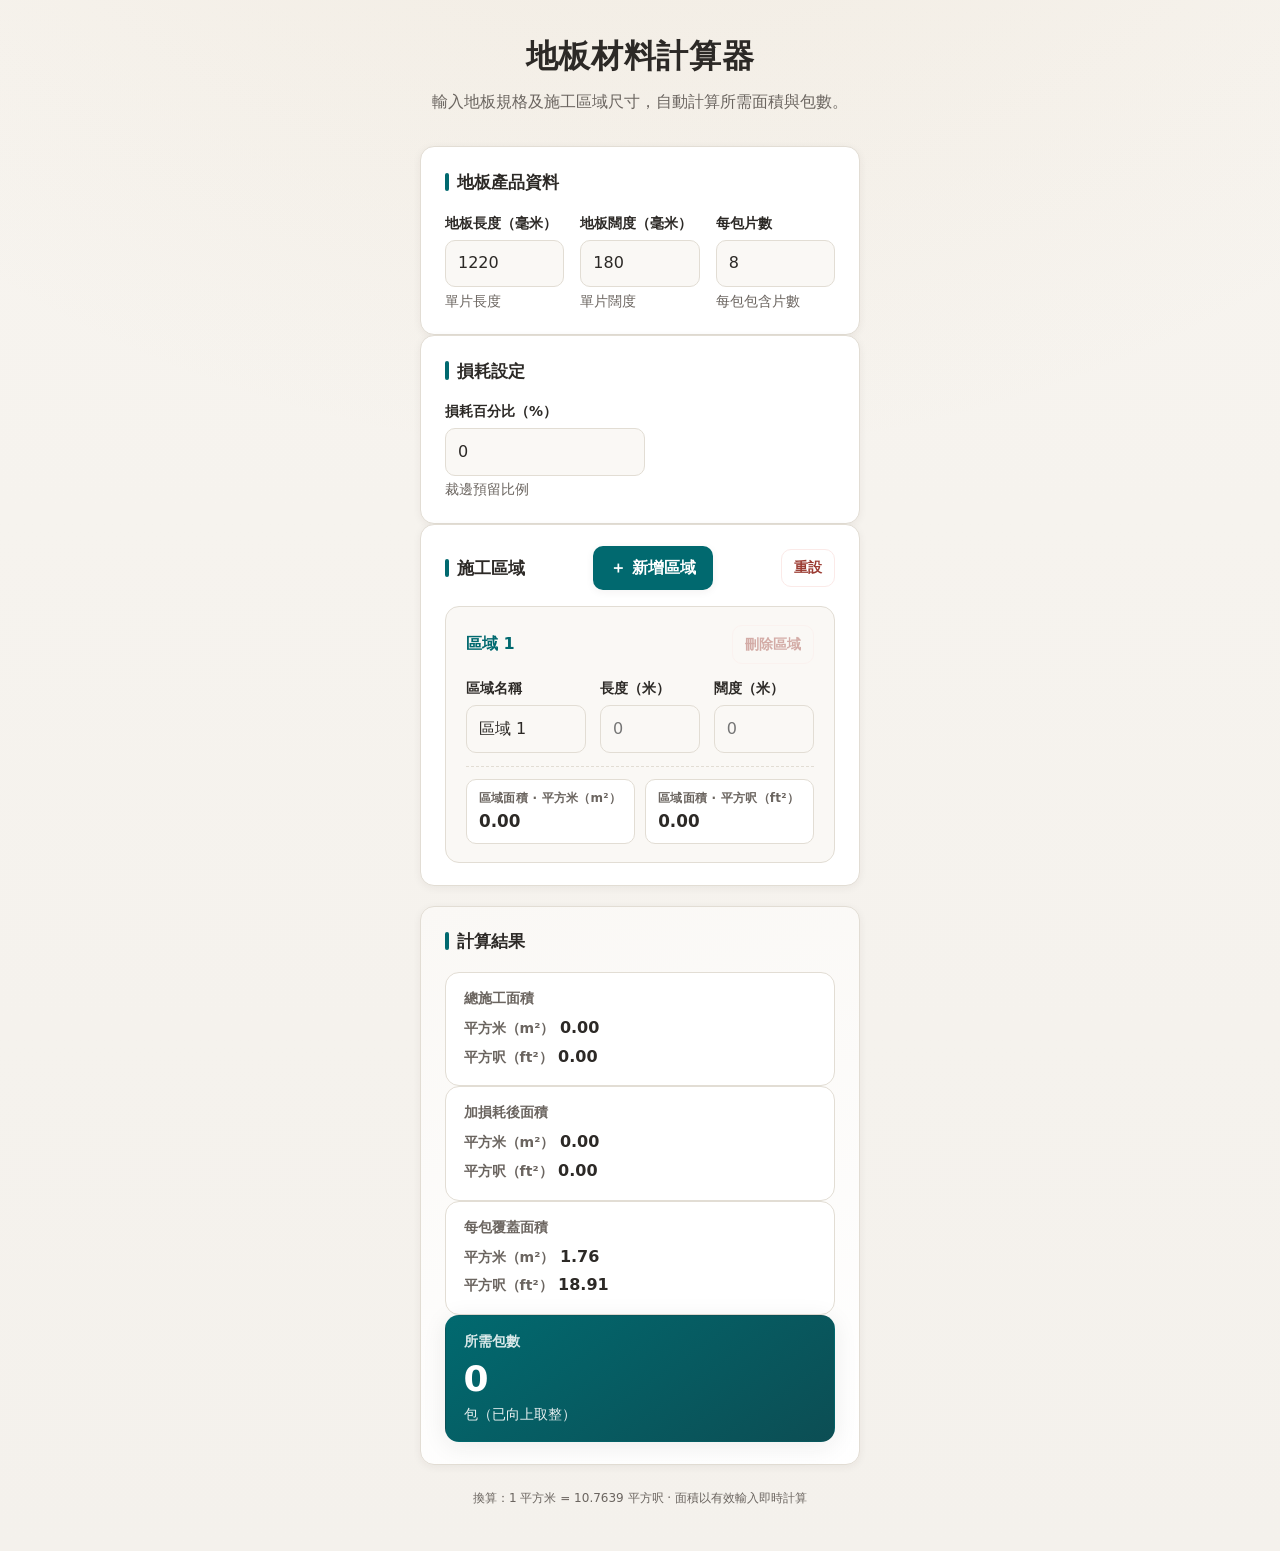
==== index.html @ aaba8878 "style(flooring): convert to single-column layout per UI-SYSTEM.md Align layout with UI-SYSTEM.md v0." ====
<!DOCTYPE html>
<html lang="zh-Hant">
<head>
  <meta charset="UTF-8">
  <meta name="viewport" content="width=device-width, initial-scale=1.0">
  <title>地板材料計算器</title>
  <style>
    :root {
      --bg: #f4f1ec;
      --surface: #ffffff;
      --surface-muted: #faf8f5;
      --border: #e2ddd4;
      --border-strong: #cfc7ba;
      --text: #2c2926;
      --text-muted: #6b6560;
      --accent: #01696F;
      --accent-hover: #0C4E54;
      --accent-soft: #cedcd8;
      --danger: #9b3b32;
      --danger-soft: #fbeae8;
      --highlight: #c4a574;
      --shadow: 0 4px 24px rgba(44, 41, 38, 0.08);
      --shadow-sm: 0 2px 8px rgba(44, 41, 38, 0.06);
      --radius: 14px;
      --radius-sm: 10px;
      --font: system-ui, -apple-system, "Segoe UI", "PingFang TC", "Microsoft JhengHei", "Noto Sans TC", sans-serif;
      --transition: 0.2s ease;
    }

    *, *::before, *::after { box-sizing: border-box; }

    body {
      margin: 0;
      min-height: 100vh;
      font-family: var(--font);
      font-size: 16px;
      line-height: 1.55;
      color: var(--text);
      background: var(--bg);
      background-image:
        radial-gradient(ellipse 80% 50% at 50% -20%, rgba(196, 165, 116, 0.12), transparent),
        linear-gradient(180deg, #f7f4ef 0%, var(--bg) 100%);
    }

    .app {
          max-width: 480px;
          margin: 0 auto;
          padding: clamp(1rem, 4vw, 2rem) 1.25rem 2rem;
        }

    .header {
      text-align: center;
      margin-bottom: 2rem;
    }

    .header h1 {
      margin: 0 0 0.5rem;
      font-size: clamp(1.5rem, 4vw, 2rem);
      font-weight: 700;
      letter-spacing: 0.02em;
      color: var(--text);
    }

    .header p {
          margin: 0;
          font-size: 1rem;
          color: var(--text-muted);
          max-width: 36em;
          margin-inline: auto;
        }

    .grid-top {
          display: block;
        }



    .card {
      background: var(--surface);
      border: 1px solid var(--border);
      border-radius: var(--radius);
      box-shadow: var(--shadow-sm);
      padding: 1.35rem 1.5rem;
    }

    .card-title {
      margin: 0 0 1.1rem;
      font-size: 1.05rem;
      font-weight: 650;
      color: var(--text);
      display: flex;
      align-items: center;
      gap: 0.5rem;
    }

    .card-title::before {
      content: "";
      width: 4px;
      height: 1.1em;
      background: var(--accent);
      border-radius: 2px;
    }

    .field-grid {
      display: grid;
      grid-template-columns: repeat(3, 1fr);
      gap: 1rem;
    }

    @media (max-width: 600px) {
      .field-grid { grid-template-columns: 1fr; }
    }

    .field {
      display: flex;
      flex-direction: column;
      gap: 0.35rem;
    }

    .field label {
      font-size: 0.875rem;
      font-weight: 600;
      color: var(--text);
    }

    .field .hint {
          font-size: 0.875rem;
      color: var(--text-muted);
      margin-top: -0.15rem;
    }

    input[type="number"],
        input[type="text"] {
          width: 100%;
          padding: 0.65rem 0.75rem;
          font: inherit;
          font-size: 1rem;
      color: var(--text);
      background: var(--surface-muted);
      border: 1px solid var(--border);
      border-radius: var(--radius-sm);
      transition: border-color var(--transition), box-shadow var(--transition), background var(--transition);
    }

    input:hover {
      border-color: var(--border-strong);
    }

    input:focus {
      outline: none;
      border-color: var(--accent);
      background: var(--surface);
      box-shadow: 0 0 0 3px var(--accent-soft);
    }

    input:invalid:not(:placeholder-shown) {
      border-color: var(--danger);
    }

    .areas-section {
      margin-bottom: 1.25rem;
    }

    .areas-header {
      display: flex;
      flex-wrap: wrap;
      align-items: center;
      justify-content: space-between;
      gap: 0.75rem;
      margin-bottom: 1rem;
    }

    .areas-header .card-title {
      margin: 0;
    }

    .btn {
      display: inline-flex;
      align-items: center;
      justify-content: center;
      gap: 0.35rem;
      padding: 0.6rem 1.1rem;
      font: inherit;
      font-size: 1rem;
            font-weight: 600;
            border: none;
            border-radius: var(--radius-sm);
            cursor: pointer;
      transition: background var(--transition), transform 0.1s ease, box-shadow var(--transition);
    }

    .btn:active { transform: scale(0.98); }

    .btn-primary {
      background: var(--accent);
      color: #fff;
      box-shadow: var(--shadow-sm);
    }

    .btn-primary:hover { background: var(--accent-hover); }
    .btn-primary:focus-visible {
      outline: 2px solid var(--accent);
      outline-offset: 2px;
    }

    .btn-ghost {
          background: transparent;
          color: var(--danger);
          border: 1px solid var(--danger-soft);
          padding: 0.45rem 0.75rem;
          font-size: 0.875rem;
    }

    .btn-ghost:hover {
      background: var(--danger-soft);
    }

    .btn-ghost:disabled {
      opacity: 0.4;
      cursor: not-allowed;
      pointer-events: none;
    }

    .areas-list {
      display: flex;
      flex-direction: column;
      gap: 1rem;
    }

    .area-card {
      background: var(--surface-muted);
      border: 1px solid var(--border);
      border-radius: var(--radius);
      padding: 1.15rem 1.25rem;
      transition: box-shadow var(--transition);
    }

    .area-card:focus-within {
      box-shadow: var(--shadow-sm);
      border-color: var(--border-strong);
    }

    .area-card-head {
      display: flex;
      flex-wrap: wrap;
      align-items: center;
      justify-content: space-between;
      gap: 0.5rem;
      margin-bottom: 0.9rem;
    }

    .area-card-head h3 {
          margin: 0;
          font-size: 1rem;
      font-weight: 650;
      color: var(--accent);
    }

    .area-fields {
      display: grid;
      grid-template-columns: 1.2fr 1fr 1fr;
      gap: 0.85rem;
      margin-bottom: 0.85rem;
    }

    @media (max-width: 640px) {
      .area-fields { grid-template-columns: 1fr; }
    }

    .area-subtotal {
      display: grid;
      grid-template-columns: 1fr 1fr;
      gap: 0.65rem;
      padding-top: 0.75rem;
      border-top: 1px dashed var(--border);
    }

    @media (max-width: 480px) {
      .area-subtotal { grid-template-columns: 1fr; }
    }

    .subtotal-box {
      background: var(--surface);
      border: 1px solid var(--border);
      border-radius: var(--radius-sm);
      padding: 0.55rem 0.75rem;
    }

    .subtotal-box .label {
          font-size: 0.75rem;
      font-weight: 600;
      color: var(--text-muted);
      text-transform: none;
      letter-spacing: 0.02em;
    }

    .subtotal-box .value {
      font-size: 1.05rem;
      font-weight: 700;
      color: var(--text);
      font-variant-numeric: tabular-nums;
    }

    .waste-field {
      max-width: 200px;
    }

    .results-section .card {
      background: linear-gradient(165deg, #faf8f5 0%, var(--surface) 100%);
    }

    .results-grid {
          display: block;
        }



    .result-card {
      background: var(--surface);
      border: 1px solid var(--border);
      border-radius: var(--radius);
      padding: 1rem 1.1rem;
      min-height: 100%;
    }

    .result-card .result-label {
          font-size: 0.875rem;
      font-weight: 600;
      color: var(--text-muted);
      margin-bottom: 0.5rem;
      line-height: 1.35;
    }

    .result-card .dual {
      display: flex;
      flex-direction: column;
      gap: 0.25rem;
    }

    .result-card .dual span {
      font-size: 1rem;
      font-weight: 700;
      font-variant-numeric: tabular-nums;
      color: var(--text);
    }

    .result-card .dual .unit {
          font-size: 0.875rem;
      font-weight: 600;
      color: var(--text-muted);
    }

    .result-card.highlight {
      grid-column: span 1;
      background: linear-gradient(145deg, var(--accent) 0%, #0C4E54 100%);
      border-color: transparent;
      color: #fff;
      box-shadow: var(--shadow);
    }

    @media (min-width: 901px) {
      .result-card.highlight { grid-column: span 1; }
    }

    .result-card.highlight .result-label {
      color: rgba(255, 255, 255, 0.85);
    }

    .result-card.highlight .pack-value {
      font-size: 2.25rem;
      font-weight: 800;
      line-height: 1.1;
      font-variant-numeric: tabular-nums;
    }

    .result-card.highlight .pack-unit {
      font-size: 0.9rem;
      opacity: 0.9;
      margin-top: 0.25rem;
    }

    .result-card.placeholder .dual span,
    .result-card.placeholder .pack-value {
      color: var(--text-muted);
      font-weight: 600;
    }

    .footer-note {
      text-align: center;
      margin-top: 1.5rem;
      font-size: 0.75rem;
      color: var(--text-muted);
    }

    .sr-only {
      position: absolute;
      width: 1px;
      height: 1px;
      padding: 0;
      margin: -1px;
      overflow: hidden;
      clip: rect(0, 0, 0, 0);
      border: 0;
    }

    @media (prefers-color-scheme: dark) {
      :root {
        --bg: #1a1917;
        --surface: #242322;
        --surface-muted: #2a2928;
        --border: #3a3632;
        --border-strong: #4a4540;
        --text: #e8e4df;
        --text-muted: #9b9590;
        --accent: #4F98A3;
        --accent-hover: #227F8B;
        --accent-soft: rgba(79, 152, 163, 0.2);
        --danger: #c45b52;
        --danger-soft: rgba(196, 91, 82, 0.25);
        --highlight: #d4b88a;
        --shadow: 0 4px 24px rgba(0, 0, 0, 0.35);
        --shadow-sm: 0 2px 8px rgba(0, 0, 0, 0.25);
      }
      body {
        background-image:
          radial-gradient(ellipse 80% 50% at 50% -20%, rgba(196, 165, 116, 0.08), transparent),
          linear-gradient(180deg, #222019 0%, var(--bg) 100%);
      }
      .results-section .card {
        background: linear-gradient(165deg, var(--surface-muted) 0%, var(--surface) 100%);
      }
    }

    @media print {
      body { background: #fff; }
      .btn-primary, .btn-ghost { display: none; }
      .card, .area-card { box-shadow: none; border: 1px solid #ccc; }
      input { border: none; padding: 0; background: transparent; font-size: 0.9rem; }
      .area-subtotal { padding: 0.5rem 0; }
      .subtotal-box { border: 1px solid #ccc; }
      .footer-note { display: none; }
      .header p { color: #333; }
      .result-card .dual span { color: #000; }
      .result-card.highlight { background: #eee; color: #000; border-color: #ccc; }
      .result-card.highlight .result-label { color: #333; }
    }
  </style>
</head>
<body>
  <div class="app">
    <header class="header">
      <h1>地板材料計算器</h1>
      <p>輸入地板規格及施工區域尺寸，自動計算所需面積與包數。</p>
    </header>

    <div class="grid-top">
      <section class="card" aria-labelledby="product-heading">
        <h2 class="card-title" id="product-heading">地板產品資料</h2>
        <div class="field-grid">
          <div class="field">
            <label for="plank-length">地板長度（毫米）</label>
            <input type="number" id="plank-length" min="0" step="1" placeholder="例如 1220" value="1220" inputmode="decimal" aria-describedby="plank-length-hint">
            <span class="hint" id="plank-length-hint">單片長度</span>
          </div>
          <div class="field">
            <label for="plank-width">地板闊度（毫米）</label>
            <input type="number" id="plank-width" min="0" step="1" placeholder="例如 180" value="180" inputmode="decimal" aria-describedby="plank-width-hint">
            <span class="hint" id="plank-width-hint">單片闊度</span>
          </div>
          <div class="field">
            <label for="pieces-per-pack">每包片數</label>
            <input type="number" id="pieces-per-pack" min="0" step="1" placeholder="例如 8" value="8" inputmode="numeric" aria-describedby="pieces-hint">
            <span class="hint" id="pieces-hint">每包包含片數</span>
          </div>
        </div>
      </section>

      <section class="card" aria-labelledby="waste-heading">
        <h2 class="card-title" id="waste-heading">損耗設定</h2>
        <div class="field waste-field">
          <label for="waste-percent">損耗百分比（%）</label>
          <input type="number" id="waste-percent" min="0" step="0.1" value="0" inputmode="decimal" aria-describedby="waste-hint">
          <span class="hint" id="waste-hint">裁邊預留比例</span>
        </div>
      </section>
    </div>

    <section class="card areas-section" aria-labelledby="areas-heading">
      <div class="areas-header">
        <h2 class="card-title" id="areas-heading">施工區域</h2>
        <button type="button" class="btn btn-primary" id="add-area-btn" aria-label="新增施工區域">
          ＋ 新增區域
        </button>
        <button type="button" class="btn btn-ghost" id="reset-btn" aria-label="重設所有數值">
          重設
        </button>
      </div>
      <div class="areas-list" id="areas-list" role="list"></div>
    </section>

    <section class="results-section" aria-labelledby="results-heading" aria-live="polite">
      <div class="card">
        <h2 class="card-title" id="results-heading">計算結果</h2>
        <div class="results-grid">
          <div class="result-card" id="result-total-area">
            <div class="result-label">總施工面積</div>
            <div class="dual">
              <span><span class="unit">平方米（m²）</span> <span data-m2>0.00</span></span>
              <span><span class="unit">平方呎（ft²）</span> <span data-ft2>0.00</span></span>
            </div>
          </div>
          <div class="result-card" id="result-waste-area">
            <div class="result-label">加損耗後面積</div>
            <div class="dual">
              <span><span class="unit">平方米（m²）</span> <span data-m2>0.00</span></span>
              <span><span class="unit">平方呎（ft²）</span> <span data-ft2>0.00</span></span>
            </div>
          </div>
          <div class="result-card" id="result-pack-coverage">
            <div class="result-label">每包覆蓋面積</div>
            <div class="dual">
              <span><span class="unit">平方米（m²）</span> <span data-m2>0.00</span></span>
              <span><span class="unit">平方呎（ft²）</span> <span data-ft2>0.00</span></span>
            </div>
          </div>
          <div class="result-card highlight" id="result-packs">
            <div class="result-label">所需包數</div>
            <div class="pack-value" data-packs>0</div>
            <div class="pack-unit">包（已向上取整）</div>
          </div>
        </div>
      </div>
    </section>

    <p class="footer-note">換算：1 平方米 = 10.7639 平方呎 · 面積以有效輸入即時計算</p>
  </div>

  <template id="area-card-template">
    <article class="area-card" role="listitem" data-area-id="">
      <div class="area-card-head">
        <h3 class="area-title"></h3>
        <button type="button" class="btn btn-ghost remove-area-btn">刪除區域</button>
      </div>
      <div class="area-fields">
        <div class="field">
          <label class="area-name-label">區域名稱</label>
          <input type="text" class="area-name" placeholder="例如 客廳" maxlength="40">
        </div>
        <div class="field">
          <label class="area-length-label">長度（米）</label>
          <input type="number" class="area-length" min="0" step="0.01" placeholder="0" inputmode="decimal">
        </div>
        <div class="field">
          <label class="area-width-label">闊度（米）</label>
          <input type="number" class="area-width" min="0" step="0.01" placeholder="0" inputmode="decimal">
        </div>
      </div>
      <div class="area-subtotal" aria-label="區域面積">
        <div class="subtotal-box">
          <div class="label">區域面積 · 平方米（m²）</div>
          <div class="value area-m2">0.00</div>
        </div>
        <div class="subtotal-box">
          <div class="label">區域面積 · 平方呎（ft²）</div>
          <div class="value area-ft2">0.00</div>
        </div>
      </div>
    </article>
  </template>

  <script>
    (function () {
      "use strict";

      const M2_TO_FT2 = 10.763910416709722;

      const plankLengthEl = document.getElementById("plank-length");
      const plankWidthEl = document.getElementById("plank-width");
      const piecesPerPackEl = document.getElementById("pieces-per-pack");
      const wastePercentEl = document.getElementById("waste-percent");
      const areasListEl = document.getElementById("areas-list");
      const addAreaBtn = document.getElementById("add-area-btn");
      const areaTemplate = document.getElementById("area-card-template");

      let areaCounter = 0;

      function parseNonNegative(value) {
        const n = parseFloat(value);
        if (Number.isNaN(n) || n < 0) return 0;
        return n;
      }

      function formatArea(m2) {
        return m2.toLocaleString("zh-Hant", { minimumFractionDigits: 2, maximumFractionDigits: 2 });
      }

      function m2ToFt2(m2) {
        return m2 * M2_TO_FT2;
      }

      function setDualUnits(container, m2) {
        const m2El = container.querySelector("[data-m2]");
        const ft2El = container.querySelector("[data-ft2]");
        if (m2El) m2El.textContent = formatArea(m2);
        if (ft2El) ft2El.textContent = formatArea(m2ToFt2(m2));
      }

      function clampInput(el) {
        if (el.value === "" || el.value === "-") return;
        const n = parseFloat(el.value);
        if (!Number.isNaN(n) && n < 0) el.value = "0";
      }

      function getPlankAreaM2() {
        const lengthMm = parseNonNegative(plankLengthEl.value);
        const widthMm = parseNonNegative(plankWidthEl.value);
        const lengthM = lengthMm / 1000;
        const widthM = widthMm / 1000;
        return lengthM * widthM;
      }

      function getPackCoverageM2() {
        const plankArea = getPlankAreaM2();
        const pieces = parseNonNegative(piecesPerPackEl.value);
        return plankArea * pieces;
      }

      function collectAreas() {
        const cards = areasListEl.querySelectorAll(".area-card");
        let totalM2 = 0;
        const areas = [];

        cards.forEach(function (card) {
          const length = parseNonNegative(card.querySelector(".area-length").value);
          const width = parseNonNegative(card.querySelector(".area-width").value);
          const subM2 = length * width;
          totalM2 += subM2;

          const m2El = card.querySelector(".area-m2");
          const ft2El = card.querySelector(".area-ft2");
          if (m2El) m2El.textContent = formatArea(subM2);
          if (ft2El) ft2El.textContent = formatArea(m2ToFt2(subM2));

          areas.push({ card, subM2 });
        });

        return { totalM2, areas };
      }

      function updateResults() {
        const { totalM2 } = collectAreas();
        const wastePct = parseNonNegative(wastePercentEl.value);
        const packCoverage = getPackCoverageM2();
        const withWaste = totalM2 * (1 + wastePct / 100);

        let packs = 0;
        let isPlaceholder = false;
        if (packCoverage > 0 && withWaste > 0) {
          packs = Math.ceil(withWaste / packCoverage);
        } else if (packCoverage <= 0 && withWaste > 0) {
          isPlaceholder = true;
        }

        setDualUnits(document.getElementById("result-total-area"), totalM2);
        setDualUnits(document.getElementById("result-waste-area"), withWaste);
        setDualUnits(document.getElementById("result-pack-coverage"), packCoverage);

        const packsEl = document.querySelector("#result-packs [data-packs]");
        const packsCard = document.getElementById("result-packs");
        packsCard.classList.toggle("placeholder", isPlaceholder);
        if (packsEl) {
          packsEl.textContent = isPlaceholder ? "—" : String(packs);
        }
      }

      function bindAreaCard(card) {
        const inputs = card.querySelectorAll("input");
        inputs.forEach(function (input) {
          input.addEventListener("input", function () {
            clampInput(input);
            updateResults();
          });
        });

        const removeBtn = card.querySelector(".remove-area-btn");
        removeBtn.addEventListener("click", function () {
          const count = areasListEl.querySelectorAll(".area-card").length;
          if (count <= 1) return;
          card.remove();
          renumberAreas();
          updateRemoveButtons();
          updateResults();
        });
      }

      function renumberAreas() {
        const cards = areasListEl.querySelectorAll(".area-card");
        cards.forEach(function (card, index) {
          const num = index + 1;
          const title = card.querySelector(".area-title");
          const nameInput = card.querySelector(".area-name");
          if (title) title.textContent = "區域 " + num;
          if (nameInput && !nameInput.dataset.userNamed) {
            const defaultName = "區域 " + num;
            if (!nameInput.value || nameInput.value.match(/^區域 \d+$/)) {
              nameInput.value = defaultName;
              nameInput.placeholder = defaultName;
            }
          }
          card.setAttribute("aria-label", "施工區域 " + num);
        });
      }

      function updateRemoveButtons() {
        const count = areasListEl.querySelectorAll(".area-card").length;
        areasListEl.querySelectorAll(".remove-area-btn").forEach(function (btn) {
          btn.disabled = count <= 1;
        });
      }

      function createAreaCard() {
        areaCounter += 1;
        const clone = areaTemplate.content.cloneNode(true);
        const card = clone.querySelector(".area-card");
        card.dataset.areaId = String(areaCounter);

        const nameInput = card.querySelector(".area-name");
        nameInput.addEventListener("input", function () {
          nameInput.dataset.userNamed = nameInput.value.trim() ? "1" : "";
          updateResults();
        });

        areasListEl.appendChild(clone);
        const mounted = areasListEl.lastElementChild;
        bindAreaCard(mounted);
        renumberAreas();
        updateRemoveButtons();
        updateResults();
        return mounted;
      }

      [plankLengthEl, plankWidthEl, piecesPerPackEl, wastePercentEl].forEach(function (el) {
        el.addEventListener("input", function () {
          clampInput(el);
          updateResults();
        });
      });

      addAreaBtn.addEventListener("click", function () {
        createAreaCard();
      });

      const resetBtn = document.getElementById("reset-btn");
      resetBtn.addEventListener("click", function () {
        plankLengthEl.value = "1220";
        plankWidthEl.value = "180";
        piecesPerPackEl.value = "8";
        wastePercentEl.value = "0";
        areasListEl.innerHTML = "";
        areaCounter = 0;
        createAreaCard();
      });

      createAreaCard();
    })();
  </script>
</body>
</html>
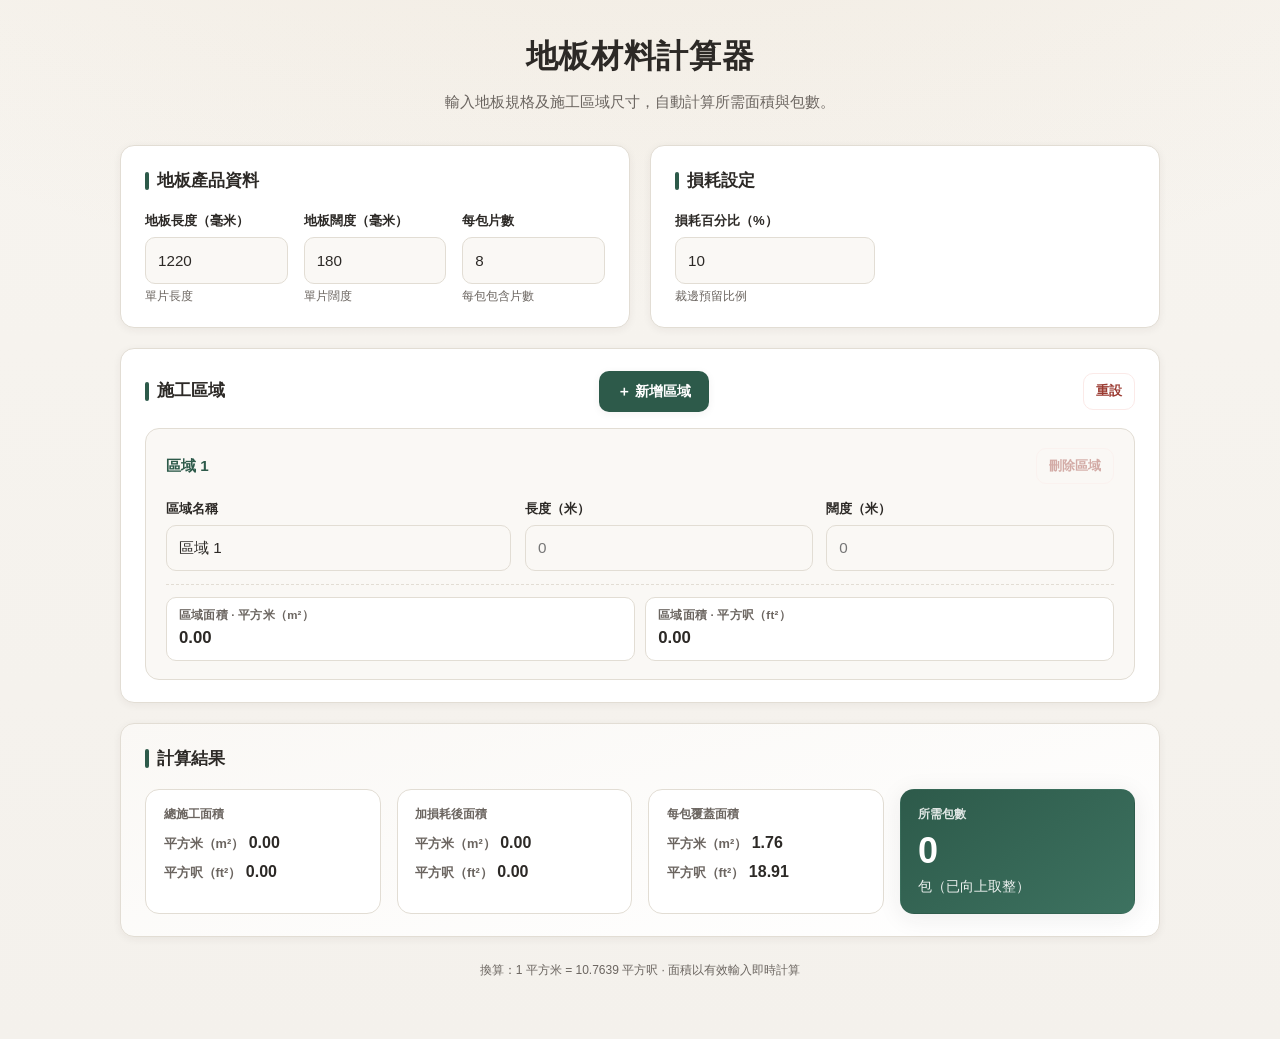
==== commit 9d2eac5a: "feat: default waste to 10% for job-site realism (T11) - Change waste-percent default from 0% to 10% " ====
--- a/index.html
+++ b/index.html
@@ -13,9 +13,9 @@
       --border-strong: #cfc7ba;
       --text: #2c2926;
       --text-muted: #6b6560;
-      --accent: #01696F;
-      --accent-hover: #0C4E54;
-      --accent-soft: #cedcd8;
+      --accent: #2d5a4a;
+      --accent-hover: #234839;
+      --accent-soft: #e8f0ec;
       --danger: #9b3b32;
       --danger-soft: #fbeae8;
       --highlight: #c4a574;
@@ -23,7 +23,7 @@
       --shadow-sm: 0 2px 8px rgba(44, 41, 38, 0.06);
       --radius: 14px;
       --radius-sm: 10px;
-      --font: system-ui, -apple-system, "Segoe UI", "PingFang TC", "Microsoft JhengHei", "Noto Sans TC", sans-serif;
+      --font: "Segoe UI", "PingFang TC", "Microsoft JhengHei", "Noto Sans TC", sans-serif;
       --transition: 0.2s ease;
     }
 
@@ -33,7 +33,7 @@
       margin: 0;
       min-height: 100vh;
       font-family: var(--font);
-      font-size: 16px;
+      font-size: 15px;
       line-height: 1.55;
       color: var(--text);
       background: var(--bg);
@@ -43,10 +43,10 @@
     }
 
     .app {
-          max-width: 480px;
-          margin: 0 auto;
-          padding: clamp(1rem, 4vw, 2rem) 1.25rem 2rem;
-        }
+      max-width: 1080px;
+      margin: 0 auto;
+      padding: 2rem 1.25rem 3rem;
+    }
 
     .header {
       text-align: center;
@@ -62,18 +62,23 @@
     }
 
     .header p {
-          margin: 0;
-          font-size: 1rem;
-          color: var(--text-muted);
-          max-width: 36em;
-          margin-inline: auto;
-        }
+      margin: 0;
+      font-size: 0.95rem;
+      color: var(--text-muted);
+      max-width: 36em;
+      margin-inline: auto;
+    }
 
     .grid-top {
-          display: block;
-        }
-
-
+      display: grid;
+      grid-template-columns: 1fr 1fr;
+      gap: 1.25rem;
+      margin-bottom: 1.25rem;
+    }
+
+    @media (max-width: 768px) {
+      .grid-top { grid-template-columns: 1fr; }
+    }
 
     .card {
       background: var(--surface);
@@ -118,23 +123,23 @@
     }
 
     .field label {
-      font-size: 0.875rem;
+      font-size: 0.82rem;
       font-weight: 600;
       color: var(--text);
     }
 
     .field .hint {
-          font-size: 0.875rem;
+      font-size: 0.75rem;
       color: var(--text-muted);
       margin-top: -0.15rem;
     }
 
     input[type="number"],
-        input[type="text"] {
-          width: 100%;
-          padding: 0.65rem 0.75rem;
-          font: inherit;
-          font-size: 1rem;
+    input[type="text"] {
+      width: 100%;
+      padding: 0.65rem 0.75rem;
+      font: inherit;
+      font-size: 0.95rem;
       color: var(--text);
       background: var(--surface-muted);
       border: 1px solid var(--border);
@@ -181,11 +186,11 @@
       gap: 0.35rem;
       padding: 0.6rem 1.1rem;
       font: inherit;
-      font-size: 1rem;
-            font-weight: 600;
-            border: none;
-            border-radius: var(--radius-sm);
-            cursor: pointer;
+      font-size: 0.9rem;
+      font-weight: 600;
+      border: none;
+      border-radius: var(--radius-sm);
+      cursor: pointer;
       transition: background var(--transition), transform 0.1s ease, box-shadow var(--transition);
     }
 
@@ -204,11 +209,11 @@
     }
 
     .btn-ghost {
-          background: transparent;
-          color: var(--danger);
-          border: 1px solid var(--danger-soft);
-          padding: 0.45rem 0.75rem;
-          font-size: 0.875rem;
+      background: transparent;
+      color: var(--danger);
+      border: 1px solid var(--danger-soft);
+      padding: 0.45rem 0.75rem;
+      font-size: 0.82rem;
     }
 
     .btn-ghost:hover {
@@ -250,8 +255,8 @@
     }
 
     .area-card-head h3 {
-          margin: 0;
-          font-size: 1rem;
+      margin: 0;
+      font-size: 0.95rem;
       font-weight: 650;
       color: var(--accent);
     }
@@ -287,7 +292,7 @@
     }
 
     .subtotal-box .label {
-          font-size: 0.75rem;
+      font-size: 0.72rem;
       font-weight: 600;
       color: var(--text-muted);
       text-transform: none;
@@ -310,10 +315,18 @@
     }
 
     .results-grid {
-          display: block;
-        }
-
-
+      display: grid;
+      grid-template-columns: repeat(4, 1fr);
+      gap: 1rem;
+    }
+
+    @media (max-width: 900px) {
+      .results-grid { grid-template-columns: repeat(2, 1fr); }
+    }
+
+    @media (max-width: 480px) {
+      .results-grid { grid-template-columns: 1fr; }
+    }
 
     .result-card {
       background: var(--surface);
@@ -324,7 +337,7 @@
     }
 
     .result-card .result-label {
-          font-size: 0.875rem;
+      font-size: 0.78rem;
       font-weight: 600;
       color: var(--text-muted);
       margin-bottom: 0.5rem;
@@ -345,14 +358,14 @@
     }
 
     .result-card .dual .unit {
-          font-size: 0.875rem;
+      font-size: 0.8rem;
       font-weight: 600;
       color: var(--text-muted);
     }
 
     .result-card.highlight {
       grid-column: span 1;
-      background: linear-gradient(145deg, var(--accent) 0%, #0C4E54 100%);
+      background: linear-gradient(145deg, var(--accent) 0%, #3d7260 100%);
       border-color: transparent;
       color: #fff;
       box-shadow: var(--shadow);
@@ -412,9 +425,9 @@
         --border-strong: #4a4540;
         --text: #e8e4df;
         --text-muted: #9b9590;
-        --accent: #4F98A3;
-        --accent-hover: #227F8B;
-        --accent-soft: rgba(79, 152, 163, 0.2);
+        --accent: #4a8c73;
+        --accent-hover: #3d7962;
+        --accent-soft: rgba(74, 140, 115, 0.2);
         --danger: #c45b52;
         --danger-soft: rgba(196, 91, 82, 0.25);
         --highlight: #d4b88a;
@@ -479,7 +492,7 @@
         <h2 class="card-title" id="waste-heading">損耗設定</h2>
         <div class="field waste-field">
           <label for="waste-percent">損耗百分比（%）</label>
-          <input type="number" id="waste-percent" min="0" step="0.1" value="0" inputmode="decimal" aria-describedby="waste-hint">
+          <input type="number" id="waste-percent" min="0" step="0.1" value="10" inputmode="decimal" aria-describedby="waste-hint">
           <span class="hint" id="waste-hint">裁邊預留比例</span>
         </div>
       </section>
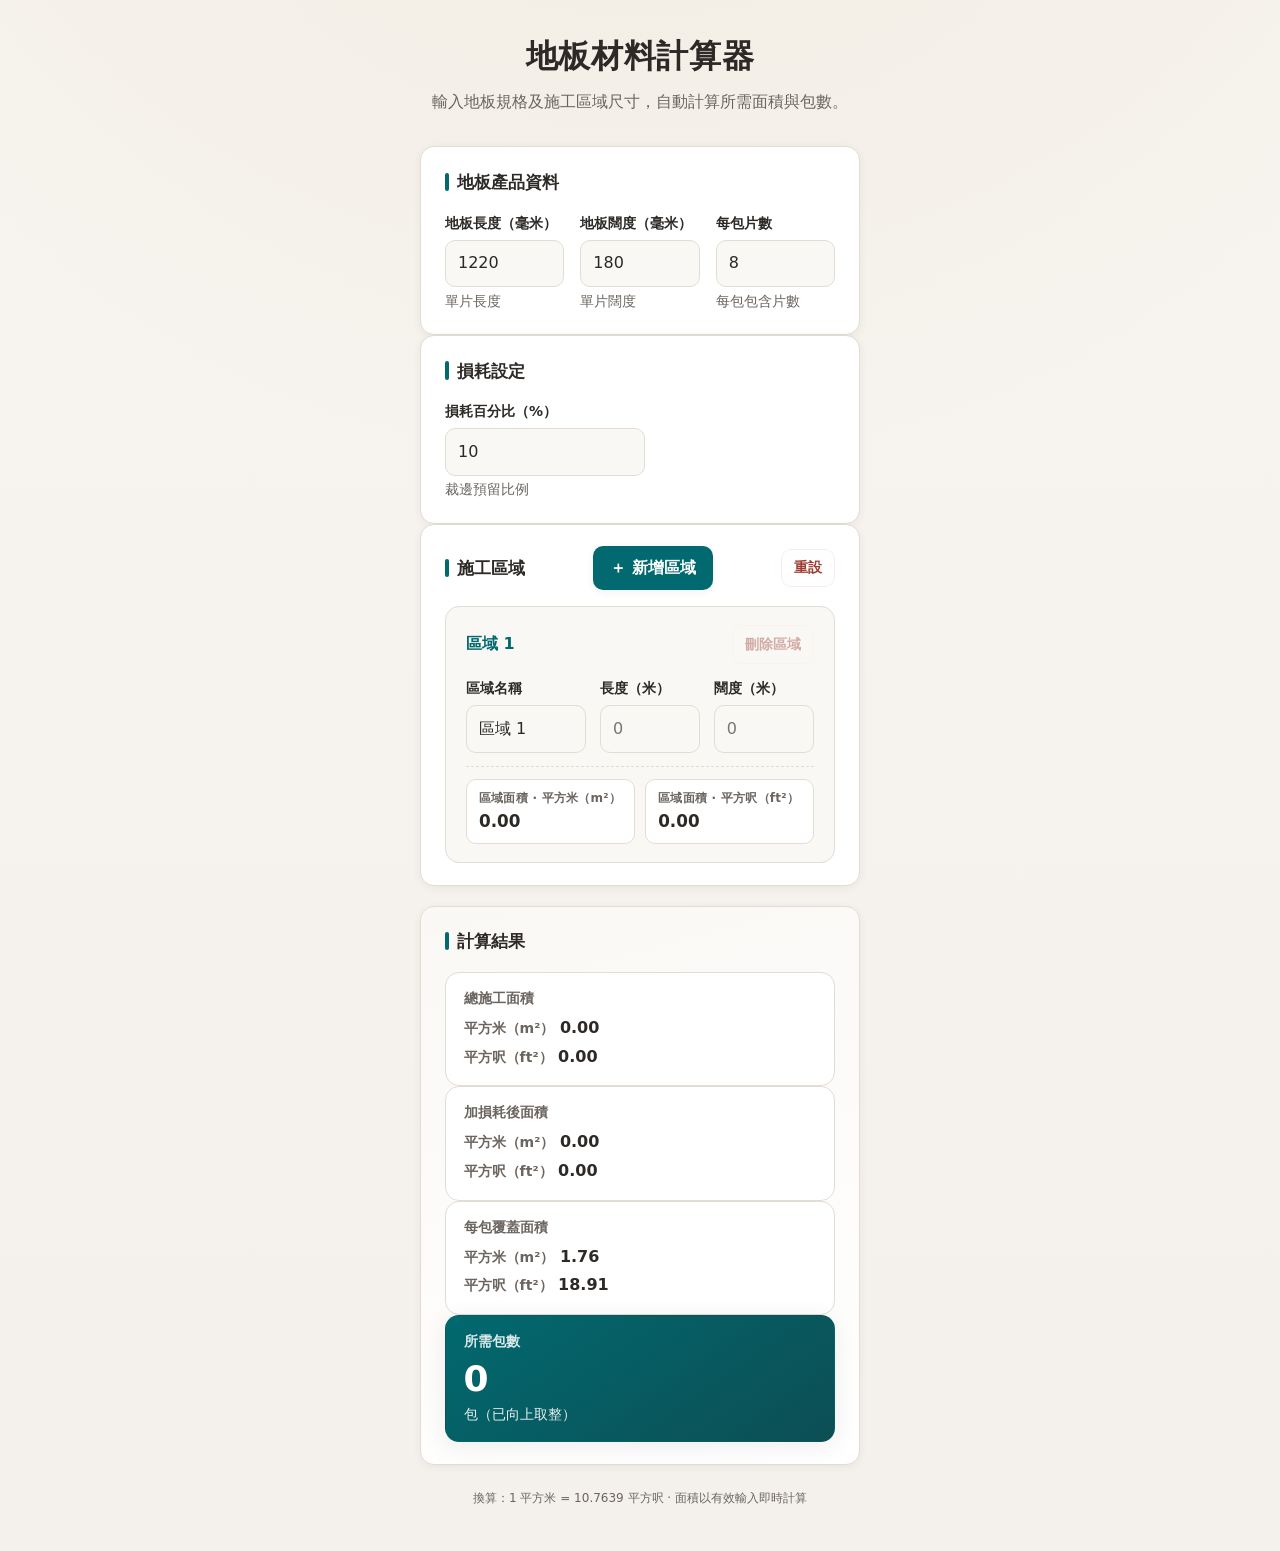
==== commit 7809c349: "merge: resolve README.md conflict (keep standardized README from main)" ====
--- a/index.html
+++ b/index.html
@@ -13,9 +13,9 @@
       --border-strong: #cfc7ba;
       --text: #2c2926;
       --text-muted: #6b6560;
-      --accent: #2d5a4a;
-      --accent-hover: #234839;
-      --accent-soft: #e8f0ec;
+      --accent: #01696F;
+      --accent-hover: #0C4E54;
+      --accent-soft: #cedcd8;
       --danger: #9b3b32;
       --danger-soft: #fbeae8;
       --highlight: #c4a574;
@@ -23,7 +23,7 @@
       --shadow-sm: 0 2px 8px rgba(44, 41, 38, 0.06);
       --radius: 14px;
       --radius-sm: 10px;
-      --font: "Segoe UI", "PingFang TC", "Microsoft JhengHei", "Noto Sans TC", sans-serif;
+      --font: system-ui, -apple-system, "Segoe UI", "PingFang TC", "Microsoft JhengHei", "Noto Sans TC", sans-serif;
       --transition: 0.2s ease;
     }
 
@@ -33,7 +33,7 @@
       margin: 0;
       min-height: 100vh;
       font-family: var(--font);
-      font-size: 15px;
+      font-size: 16px;
       line-height: 1.55;
       color: var(--text);
       background: var(--bg);
@@ -43,10 +43,10 @@
     }
 
     .app {
-      max-width: 1080px;
-      margin: 0 auto;
-      padding: 2rem 1.25rem 3rem;
-    }
+          max-width: 480px;
+          margin: 0 auto;
+          padding: clamp(1rem, 4vw, 2rem) 1.25rem 2rem;
+        }
 
     .header {
       text-align: center;
@@ -62,23 +62,18 @@
     }
 
     .header p {
-      margin: 0;
-      font-size: 0.95rem;
-      color: var(--text-muted);
-      max-width: 36em;
-      margin-inline: auto;
-    }
+          margin: 0;
+          font-size: 1rem;
+          color: var(--text-muted);
+          max-width: 36em;
+          margin-inline: auto;
+        }
 
     .grid-top {
-      display: grid;
-      grid-template-columns: 1fr 1fr;
-      gap: 1.25rem;
-      margin-bottom: 1.25rem;
-    }
-
-    @media (max-width: 768px) {
-      .grid-top { grid-template-columns: 1fr; }
-    }
+          display: block;
+        }
+
+
 
     .card {
       background: var(--surface);
@@ -123,23 +118,23 @@
     }
 
     .field label {
-      font-size: 0.82rem;
+      font-size: 0.875rem;
       font-weight: 600;
       color: var(--text);
     }
 
     .field .hint {
-      font-size: 0.75rem;
+          font-size: 0.875rem;
       color: var(--text-muted);
       margin-top: -0.15rem;
     }
 
     input[type="number"],
-    input[type="text"] {
-      width: 100%;
-      padding: 0.65rem 0.75rem;
-      font: inherit;
-      font-size: 0.95rem;
+        input[type="text"] {
+          width: 100%;
+          padding: 0.65rem 0.75rem;
+          font: inherit;
+          font-size: 1rem;
       color: var(--text);
       background: var(--surface-muted);
       border: 1px solid var(--border);
@@ -186,11 +181,11 @@
       gap: 0.35rem;
       padding: 0.6rem 1.1rem;
       font: inherit;
-      font-size: 0.9rem;
-      font-weight: 600;
-      border: none;
-      border-radius: var(--radius-sm);
-      cursor: pointer;
+      font-size: 1rem;
+            font-weight: 600;
+            border: none;
+            border-radius: var(--radius-sm);
+            cursor: pointer;
       transition: background var(--transition), transform 0.1s ease, box-shadow var(--transition);
     }
 
@@ -209,11 +204,11 @@
     }
 
     .btn-ghost {
-      background: transparent;
-      color: var(--danger);
-      border: 1px solid var(--danger-soft);
-      padding: 0.45rem 0.75rem;
-      font-size: 0.82rem;
+          background: transparent;
+          color: var(--danger);
+          border: 1px solid var(--danger-soft);
+          padding: 0.45rem 0.75rem;
+          font-size: 0.875rem;
     }
 
     .btn-ghost:hover {
@@ -255,8 +250,8 @@
     }
 
     .area-card-head h3 {
-      margin: 0;
-      font-size: 0.95rem;
+          margin: 0;
+          font-size: 1rem;
       font-weight: 650;
       color: var(--accent);
     }
@@ -292,7 +287,7 @@
     }
 
     .subtotal-box .label {
-      font-size: 0.72rem;
+          font-size: 0.75rem;
       font-weight: 600;
       color: var(--text-muted);
       text-transform: none;
@@ -315,18 +310,10 @@
     }
 
     .results-grid {
-      display: grid;
-      grid-template-columns: repeat(4, 1fr);
-      gap: 1rem;
-    }
-
-    @media (max-width: 900px) {
-      .results-grid { grid-template-columns: repeat(2, 1fr); }
-    }
-
-    @media (max-width: 480px) {
-      .results-grid { grid-template-columns: 1fr; }
-    }
+          display: block;
+        }
+
+
 
     .result-card {
       background: var(--surface);
@@ -337,7 +324,7 @@
     }
 
     .result-card .result-label {
-      font-size: 0.78rem;
+          font-size: 0.875rem;
       font-weight: 600;
       color: var(--text-muted);
       margin-bottom: 0.5rem;
@@ -358,14 +345,14 @@
     }
 
     .result-card .dual .unit {
-      font-size: 0.8rem;
+          font-size: 0.875rem;
       font-weight: 600;
       color: var(--text-muted);
     }
 
     .result-card.highlight {
       grid-column: span 1;
-      background: linear-gradient(145deg, var(--accent) 0%, #3d7260 100%);
+      background: linear-gradient(145deg, var(--accent) 0%, #0C4E54 100%);
       border-color: transparent;
       color: #fff;
       box-shadow: var(--shadow);
@@ -425,9 +412,9 @@
         --border-strong: #4a4540;
         --text: #e8e4df;
         --text-muted: #9b9590;
-        --accent: #4a8c73;
-        --accent-hover: #3d7962;
-        --accent-soft: rgba(74, 140, 115, 0.2);
+        --accent: #4F98A3;
+        --accent-hover: #227F8B;
+        --accent-soft: rgba(79, 152, 163, 0.2);
         --danger: #c45b52;
         --danger-soft: rgba(196, 91, 82, 0.25);
         --highlight: #d4b88a;
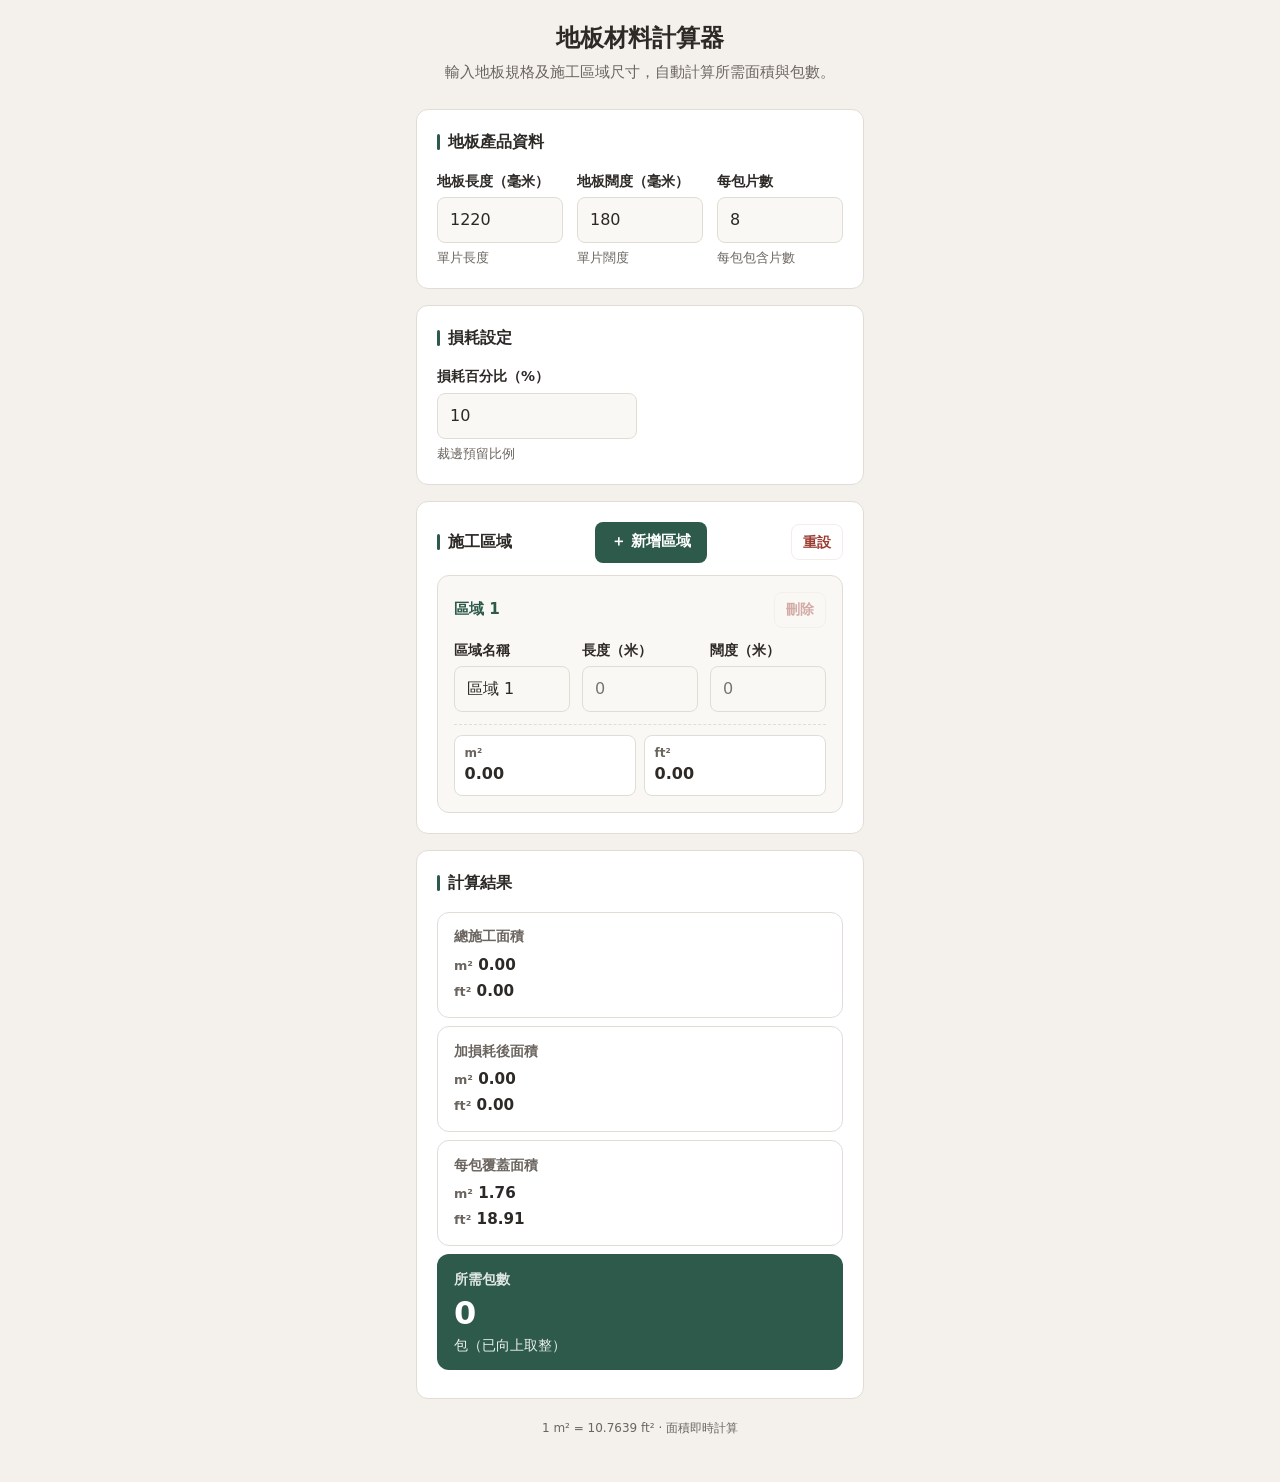
==== commit 0b0ff7f7: "refactor: unified design system across all three calculators - Stripped all existing CSS, replaced w" ====
--- a/index.html
+++ b/index.html
@@ -6,443 +6,107 @@
   <title>地板材料計算器</title>
   <style>
     :root {
-      --bg: #f4f1ec;
-      --surface: #ffffff;
-      --surface-muted: #faf8f5;
-      --border: #e2ddd4;
-      --border-strong: #cfc7ba;
-      --text: #2c2926;
-      --text-muted: #6b6560;
-      --accent: #01696F;
-      --accent-hover: #0C4E54;
-      --accent-soft: #cedcd8;
-      --danger: #9b3b32;
-      --danger-soft: #fbeae8;
-      --highlight: #c4a574;
-      --shadow: 0 4px 24px rgba(44, 41, 38, 0.08);
-      --shadow-sm: 0 2px 8px rgba(44, 41, 38, 0.06);
-      --radius: 14px;
-      --radius-sm: 10px;
-      --font: system-ui, -apple-system, "Segoe UI", "PingFang TC", "Microsoft JhengHei", "Noto Sans TC", sans-serif;
-      --transition: 0.2s ease;
-    }
-
-    *, *::before, *::after { box-sizing: border-box; }
-
-    body {
-      margin: 0;
-      min-height: 100vh;
-      font-family: var(--font);
-      font-size: 16px;
-      line-height: 1.55;
-      color: var(--text);
-      background: var(--bg);
-      background-image:
-        radial-gradient(ellipse 80% 50% at 50% -20%, rgba(196, 165, 116, 0.12), transparent),
-        linear-gradient(180deg, #f7f4ef 0%, var(--bg) 100%);
-    }
-
-    .app {
-          max-width: 480px;
-          margin: 0 auto;
-          padding: clamp(1rem, 4vw, 2rem) 1.25rem 2rem;
-        }
-
-    .header {
-      text-align: center;
-      margin-bottom: 2rem;
-    }
-
-    .header h1 {
-      margin: 0 0 0.5rem;
-      font-size: clamp(1.5rem, 4vw, 2rem);
-      font-weight: 700;
-      letter-spacing: 0.02em;
-      color: var(--text);
-    }
-
-    .header p {
-          margin: 0;
-          font-size: 1rem;
-          color: var(--text-muted);
-          max-width: 36em;
-          margin-inline: auto;
-        }
-
-    .grid-top {
-          display: block;
-        }
-
-
-
-    .card {
-      background: var(--surface);
-      border: 1px solid var(--border);
-      border-radius: var(--radius);
-      box-shadow: var(--shadow-sm);
-      padding: 1.35rem 1.5rem;
-    }
-
-    .card-title {
-      margin: 0 0 1.1rem;
-      font-size: 1.05rem;
-      font-weight: 650;
-      color: var(--text);
-      display: flex;
-      align-items: center;
-      gap: 0.5rem;
-    }
-
-    .card-title::before {
-      content: "";
-      width: 4px;
-      height: 1.1em;
-      background: var(--accent);
-      border-radius: 2px;
-    }
-
-    .field-grid {
-      display: grid;
-      grid-template-columns: repeat(3, 1fr);
-      gap: 1rem;
-    }
-
-    @media (max-width: 600px) {
-      .field-grid { grid-template-columns: 1fr; }
-    }
-
-    .field {
-      display: flex;
-      flex-direction: column;
-      gap: 0.35rem;
-    }
-
-    .field label {
-      font-size: 0.875rem;
-      font-weight: 600;
-      color: var(--text);
-    }
-
-    .field .hint {
-          font-size: 0.875rem;
-      color: var(--text-muted);
-      margin-top: -0.15rem;
-    }
-
-    input[type="number"],
-        input[type="text"] {
-          width: 100%;
-          padding: 0.65rem 0.75rem;
-          font: inherit;
-          font-size: 1rem;
-      color: var(--text);
-      background: var(--surface-muted);
-      border: 1px solid var(--border);
-      border-radius: var(--radius-sm);
-      transition: border-color var(--transition), box-shadow var(--transition), background var(--transition);
-    }
-
-    input:hover {
-      border-color: var(--border-strong);
-    }
-
-    input:focus {
-      outline: none;
-      border-color: var(--accent);
-      background: var(--surface);
-      box-shadow: 0 0 0 3px var(--accent-soft);
-    }
-
-    input:invalid:not(:placeholder-shown) {
-      border-color: var(--danger);
-    }
-
-    .areas-section {
-      margin-bottom: 1.25rem;
-    }
-
-    .areas-header {
-      display: flex;
-      flex-wrap: wrap;
-      align-items: center;
-      justify-content: space-between;
-      gap: 0.75rem;
-      margin-bottom: 1rem;
-    }
-
-    .areas-header .card-title {
-      margin: 0;
-    }
-
-    .btn {
-      display: inline-flex;
-      align-items: center;
-      justify-content: center;
-      gap: 0.35rem;
-      padding: 0.6rem 1.1rem;
-      font: inherit;
-      font-size: 1rem;
-            font-weight: 600;
-            border: none;
-            border-radius: var(--radius-sm);
-            cursor: pointer;
-      transition: background var(--transition), transform 0.1s ease, box-shadow var(--transition);
-    }
-
-    .btn:active { transform: scale(0.98); }
-
-    .btn-primary {
-      background: var(--accent);
-      color: #fff;
-      box-shadow: var(--shadow-sm);
-    }
-
-    .btn-primary:hover { background: var(--accent-hover); }
-    .btn-primary:focus-visible {
-      outline: 2px solid var(--accent);
-      outline-offset: 2px;
-    }
-
-    .btn-ghost {
-          background: transparent;
-          color: var(--danger);
-          border: 1px solid var(--danger-soft);
-          padding: 0.45rem 0.75rem;
-          font-size: 0.875rem;
-    }
-
-    .btn-ghost:hover {
-      background: var(--danger-soft);
-    }
-
-    .btn-ghost:disabled {
-      opacity: 0.4;
-      cursor: not-allowed;
-      pointer-events: none;
-    }
-
-    .areas-list {
-      display: flex;
-      flex-direction: column;
-      gap: 1rem;
-    }
-
-    .area-card {
-      background: var(--surface-muted);
-      border: 1px solid var(--border);
-      border-radius: var(--radius);
-      padding: 1.15rem 1.25rem;
-      transition: box-shadow var(--transition);
-    }
-
-    .area-card:focus-within {
-      box-shadow: var(--shadow-sm);
-      border-color: var(--border-strong);
-    }
-
-    .area-card-head {
-      display: flex;
-      flex-wrap: wrap;
-      align-items: center;
-      justify-content: space-between;
-      gap: 0.5rem;
-      margin-bottom: 0.9rem;
-    }
-
-    .area-card-head h3 {
-          margin: 0;
-          font-size: 1rem;
-      font-weight: 650;
-      color: var(--accent);
-    }
-
-    .area-fields {
-      display: grid;
-      grid-template-columns: 1.2fr 1fr 1fr;
-      gap: 0.85rem;
-      margin-bottom: 0.85rem;
-    }
-
-    @media (max-width: 640px) {
-      .area-fields { grid-template-columns: 1fr; }
-    }
-
-    .area-subtotal {
-      display: grid;
-      grid-template-columns: 1fr 1fr;
-      gap: 0.65rem;
-      padding-top: 0.75rem;
-      border-top: 1px dashed var(--border);
-    }
-
-    @media (max-width: 480px) {
-      .area-subtotal { grid-template-columns: 1fr; }
-    }
-
-    .subtotal-box {
-      background: var(--surface);
-      border: 1px solid var(--border);
-      border-radius: var(--radius-sm);
-      padding: 0.55rem 0.75rem;
-    }
-
-    .subtotal-box .label {
-          font-size: 0.75rem;
-      font-weight: 600;
-      color: var(--text-muted);
-      text-transform: none;
-      letter-spacing: 0.02em;
-    }
-
-    .subtotal-box .value {
-      font-size: 1.05rem;
-      font-weight: 700;
-      color: var(--text);
-      font-variant-numeric: tabular-nums;
-    }
-
-    .waste-field {
-      max-width: 200px;
-    }
-
-    .results-section .card {
-      background: linear-gradient(165deg, #faf8f5 0%, var(--surface) 100%);
-    }
-
-    .results-grid {
-          display: block;
-        }
-
-
-
-    .result-card {
-      background: var(--surface);
-      border: 1px solid var(--border);
-      border-radius: var(--radius);
-      padding: 1rem 1.1rem;
-      min-height: 100%;
-    }
-
-    .result-card .result-label {
-          font-size: 0.875rem;
-      font-weight: 600;
-      color: var(--text-muted);
-      margin-bottom: 0.5rem;
-      line-height: 1.35;
-    }
-
-    .result-card .dual {
-      display: flex;
-      flex-direction: column;
-      gap: 0.25rem;
-    }
-
-    .result-card .dual span {
-      font-size: 1rem;
-      font-weight: 700;
-      font-variant-numeric: tabular-nums;
-      color: var(--text);
-    }
-
-    .result-card .dual .unit {
-          font-size: 0.875rem;
-      font-weight: 600;
-      color: var(--text-muted);
-    }
-
-    .result-card.highlight {
-      grid-column: span 1;
-      background: linear-gradient(145deg, var(--accent) 0%, #0C4E54 100%);
-      border-color: transparent;
-      color: #fff;
-      box-shadow: var(--shadow);
-    }
-
-    @media (min-width: 901px) {
-      .result-card.highlight { grid-column: span 1; }
-    }
-
-    .result-card.highlight .result-label {
-      color: rgba(255, 255, 255, 0.85);
-    }
-
-    .result-card.highlight .pack-value {
-      font-size: 2.25rem;
-      font-weight: 800;
-      line-height: 1.1;
-      font-variant-numeric: tabular-nums;
-    }
-
-    .result-card.highlight .pack-unit {
-      font-size: 0.9rem;
-      opacity: 0.9;
-      margin-top: 0.25rem;
-    }
-
-    .result-card.placeholder .dual span,
-    .result-card.placeholder .pack-value {
-      color: var(--text-muted);
-      font-weight: 600;
-    }
-
-    .footer-note {
-      text-align: center;
-      margin-top: 1.5rem;
-      font-size: 0.75rem;
-      color: var(--text-muted);
-    }
-
-    .sr-only {
-      position: absolute;
-      width: 1px;
-      height: 1px;
-      padding: 0;
-      margin: -1px;
-      overflow: hidden;
-      clip: rect(0, 0, 0, 0);
-      border: 0;
-    }
-
+      --bg: #f4f1ec; --surface: #fff; --surface-2: #faf8f5;
+      --border: #e2ddd4; --border-focus: #2d5a4a;
+      --text: #2c2926; --text-muted: #6b6560; --text-faint: #9b9590;
+      --accent: #2d5a4a; --accent-hover: #234839; --accent-soft: rgba(45,90,74,.12);
+      --danger: #9b3b32; --danger-soft: rgba(155,59,50,.1);
+      --shadow-sm: 0 2px 8px rgba(0,0,0,.06); --shadow-md: 0 4px 20px rgba(0,0,0,.08);
+      --radius: 12px; --radius-sm: 8px;
+      --font: system-ui,-apple-system,"Segoe UI","PingFang TC","Microsoft JhengHei","Noto Sans TC",sans-serif;
+    }
     @media (prefers-color-scheme: dark) {
       :root {
-        --bg: #1a1917;
-        --surface: #242322;
-        --surface-muted: #2a2928;
-        --border: #3a3632;
-        --border-strong: #4a4540;
-        --text: #e8e4df;
-        --text-muted: #9b9590;
-        --accent: #4F98A3;
-        --accent-hover: #227F8B;
-        --accent-soft: rgba(79, 152, 163, 0.2);
-        --danger: #c45b52;
-        --danger-soft: rgba(196, 91, 82, 0.25);
-        --highlight: #d4b88a;
-        --shadow: 0 4px 24px rgba(0, 0, 0, 0.35);
-        --shadow-sm: 0 2px 8px rgba(0, 0, 0, 0.25);
-      }
-      body {
-        background-image:
-          radial-gradient(ellipse 80% 50% at 50% -20%, rgba(196, 165, 116, 0.08), transparent),
-          linear-gradient(180deg, #222019 0%, var(--bg) 100%);
-      }
-      .results-section .card {
-        background: linear-gradient(165deg, var(--surface-muted) 0%, var(--surface) 100%);
-      }
-    }
-
-    @media print {
-      body { background: #fff; }
-      .btn-primary, .btn-ghost { display: none; }
-      .card, .area-card { box-shadow: none; border: 1px solid #ccc; }
-      input { border: none; padding: 0; background: transparent; font-size: 0.9rem; }
-      .area-subtotal { padding: 0.5rem 0; }
-      .subtotal-box { border: 1px solid #ccc; }
-      .footer-note { display: none; }
-      .header p { color: #333; }
-      .result-card .dual span { color: #000; }
-      .result-card.highlight { background: #eee; color: #000; border-color: #ccc; }
-      .result-card.highlight .result-label { color: #333; }
+        --bg: #1a1917; --surface: #242322; --surface-2: #2a2928;
+        --border: #3a3632; --border-focus: #4a8c73;
+        --text: #e8e4df; --text-muted: #9b9590; --text-faint: #6b6965;
+        --accent: #4a8c73; --accent-hover: #3d7962; --accent-soft: rgba(74,140,115,.15);
+        --danger: #c45b52; --danger-soft: rgba(196,91,82,.15);
+        --shadow-sm: 0 2px 8px rgba(0,0,0,.3); --shadow-md: 0 4px 20px rgba(0,0,0,.4);
+      }
+    }
+    *,*::before,*::after{box-sizing:border-box}
+    body{margin:0;min-height:100vh;font-family:var(--font);font-size:16px;line-height:1.55;color:var(--text);background:var(--bg)}
+
+    .app{max-width:480px;margin:0 auto;padding:1.25rem 1rem 2rem}
+
+    .header{text-align:center;margin-bottom:1.5rem}
+    .header h1{margin:0 0 .25rem;font-size:1.5rem;font-weight:700}
+    .header p{margin:0;font-size:.95rem;color:var(--text-muted)}
+
+    .card{background:var(--surface);border:1px solid var(--border);border-radius:var(--radius);padding:1.25rem;margin-bottom:1rem}
+    .card-title{margin:0 0 1rem;font-size:1rem;font-weight:650;display:flex;align-items:center;gap:.5rem}
+    .card-title::before{content:"";width:3px;height:1em;background:var(--accent);border-radius:2px}
+
+    .field-grid{display:grid;grid-template-columns:repeat(3,1fr);gap:.875rem}
+    @media(max-width:600px){.field-grid{grid-template-columns:1fr}}
+
+    .field{display:flex;flex-direction:column;gap:.3rem}
+    .field label{font-size:.875rem;font-weight:600}
+    .field .hint{font-size:.8rem;color:var(--text-muted)}
+
+    input[type="number"],input[type="text"]{
+      width:100%;padding:.6rem .75rem;font:inherit;font-size:1rem;
+      color:var(--text);background:var(--surface-2);border:1px solid var(--border);border-radius:var(--radius-sm);
+      transition:border-color .15s,box-shadow .15s;
+    }
+    input:focus{outline:none;border-color:var(--border-focus);box-shadow:0 0 0 3px var(--accent-soft)}
+
+    .btn-row{display:flex;gap:.5rem;margin-top:.75rem;flex-wrap:wrap}
+    .btn{
+      display:inline-flex;align-items:center;justify-content:center;gap:.3rem;
+      padding:.55rem 1rem;font:inherit;font-size:.95rem;font-weight:600;
+      border:none;border-radius:var(--radius-sm);cursor:pointer;
+      transition:background .15s,transform .08s;
+    }
+    .btn:active{transform:scale(.97)}
+    .btn-primary{background:var(--accent);color:#fff}
+    .btn-primary:hover{background:var(--accent-hover)}
+    .btn-ghost{background:transparent;color:var(--danger);border:1px solid var(--danger-soft);font-size:.85rem;padding:.4rem .7rem}
+    .btn-ghost:hover{background:var(--danger-soft)}
+    .btn-ghost:disabled{opacity:.4;cursor:not-allowed;pointer-events:none}
+
+    .areas-header{display:flex;align-items:center;justify-content:space-between;gap:.5rem;margin-bottom:.75rem}
+    .areas-header .card-title{margin:0}
+
+    .areas-list{display:flex;flex-direction:column;gap:.75rem}
+    .area-card{background:var(--surface-2);border:1px solid var(--border);border-radius:var(--radius);padding:1rem}
+    .area-card-head{display:flex;align-items:center;justify-content:space-between;margin-bottom:.75rem}
+    .area-card-head h3{margin:0;font-size:.95rem;font-weight:650;color:var(--accent)}
+
+    .area-fields{display:grid;grid-template-columns:1fr 1fr 1fr;gap:.75rem;margin-bottom:.75rem}
+    @media(max-width:640px){.area-fields{grid-template-columns:1fr}}
+
+    .area-subtotal{display:grid;grid-template-columns:1fr 1fr;gap:.5rem;padding-top:.6rem;border-top:1px dashed var(--border)}
+    @media(max-width:480px){.area-subtotal{grid-template-columns:1fr}}
+
+    .subtotal-box{background:var(--surface);border:1px solid var(--border);border-radius:var(--radius-sm);padding:.5rem .6rem}
+    .subtotal-box .label{font-size:.75rem;font-weight:600;color:var(--text-muted)}
+    .subtotal-box .value{font-size:1rem;font-weight:700;font-variant-numeric:tabular-nums}
+
+    .waste-field{max-width:200px}
+
+    .result-card{background:var(--surface);border:1px solid var(--border);border-radius:var(--radius);padding:.85rem 1rem;margin-bottom:.5rem}
+    .result-label{font-size:.85rem;font-weight:600;color:var(--text-muted);margin-bottom:.4rem}
+    .dual{display:flex;flex-direction:column;gap:.15rem}
+    .dual span{font-size:.95rem;font-weight:700;font-variant-numeric:tabular-nums}
+    .dual .unit{font-size:.8rem;font-weight:600;color:var(--text-muted)}
+
+    .result-card.highlight{background:var(--accent);color:#fff;border-color:transparent}
+    .result-card.highlight .result-label{color:rgba(255,255,255,.85)}
+    .result-card.highlight .pack-value{font-size:2rem;font-weight:800;line-height:1.1;font-variant-numeric:tabular-nums}
+    .result-card.highlight .pack-unit{font-size:.85rem;opacity:.9;margin-top:.2rem}
+    .result-card.placeholder .dual span,.result-card.placeholder .pack-value{color:var(--text-muted);font-weight:600}
+
+    .footer-note{text-align:center;margin-top:1.25rem;font-size:.75rem;color:var(--text-muted)}
+
+    @media print{
+      body{background:#fff}.btn{display:none}
+      .card,.area-card{box-shadow:none;border:1px solid #ccc}
+      input{border:none;padding:0;background:transparent}
+      .result-card.highlight{background:#eee;color:#000;border:1px solid #ccc}
+      .result-card.highlight .result-label,.result-card.highlight .pack-unit{color:#333}
+      .footer-note{display:none}
     }
   </style>
 </head>
@@ -453,93 +117,85 @@
       <p>輸入地板規格及施工區域尺寸，自動計算所需面積與包數。</p>
     </header>
 
-    <div class="grid-top">
-      <section class="card" aria-labelledby="product-heading">
-        <h2 class="card-title" id="product-heading">地板產品資料</h2>
-        <div class="field-grid">
-          <div class="field">
-            <label for="plank-length">地板長度（毫米）</label>
-            <input type="number" id="plank-length" min="0" step="1" placeholder="例如 1220" value="1220" inputmode="decimal" aria-describedby="plank-length-hint">
-            <span class="hint" id="plank-length-hint">單片長度</span>
-          </div>
-          <div class="field">
-            <label for="plank-width">地板闊度（毫米）</label>
-            <input type="number" id="plank-width" min="0" step="1" placeholder="例如 180" value="180" inputmode="decimal" aria-describedby="plank-width-hint">
-            <span class="hint" id="plank-width-hint">單片闊度</span>
-          </div>
-          <div class="field">
-            <label for="pieces-per-pack">每包片數</label>
-            <input type="number" id="pieces-per-pack" min="0" step="1" placeholder="例如 8" value="8" inputmode="numeric" aria-describedby="pieces-hint">
-            <span class="hint" id="pieces-hint">每包包含片數</span>
-          </div>
-        </div>
-      </section>
-
-      <section class="card" aria-labelledby="waste-heading">
-        <h2 class="card-title" id="waste-heading">損耗設定</h2>
-        <div class="field waste-field">
-          <label for="waste-percent">損耗百分比（%）</label>
-          <input type="number" id="waste-percent" min="0" step="0.1" value="10" inputmode="decimal" aria-describedby="waste-hint">
-          <span class="hint" id="waste-hint">裁邊預留比例</span>
-        </div>
-      </section>
-    </div>
-
-    <section class="card areas-section" aria-labelledby="areas-heading">
+    <section class="card" aria-labelledby="product-heading">
+      <h2 class="card-title" id="product-heading">地板產品資料</h2>
+      <div class="field-grid">
+        <div class="field">
+          <label for="plank-length">地板長度（毫米）</label>
+          <input type="number" id="plank-length" min="0" step="1" value="1220" inputmode="decimal">
+          <span class="hint">單片長度</span>
+        </div>
+        <div class="field">
+          <label for="plank-width">地板闊度（毫米）</label>
+          <input type="number" id="plank-width" min="0" step="1" value="180" inputmode="decimal">
+          <span class="hint">單片闊度</span>
+        </div>
+        <div class="field">
+          <label for="pieces-per-pack">每包片數</label>
+          <input type="number" id="pieces-per-pack" min="0" step="1" value="8" inputmode="numeric">
+          <span class="hint">每包包含片數</span>
+        </div>
+      </div>
+    </section>
+
+    <section class="card" aria-labelledby="waste-heading">
+      <h2 class="card-title" id="waste-heading">損耗設定</h2>
+      <div class="field waste-field">
+        <label for="waste-percent">損耗百分比（%）</label>
+        <input type="number" id="waste-percent" min="0" step="0.1" value="10" inputmode="decimal">
+        <span class="hint">裁邊預留比例</span>
+      </div>
+    </section>
+
+    <section class="card" aria-labelledby="areas-heading">
       <div class="areas-header">
         <h2 class="card-title" id="areas-heading">施工區域</h2>
-        <button type="button" class="btn btn-primary" id="add-area-btn" aria-label="新增施工區域">
-          ＋ 新增區域
-        </button>
-        <button type="button" class="btn btn-ghost" id="reset-btn" aria-label="重設所有數值">
-          重設
-        </button>
+        <button type="button" class="btn btn-primary" id="add-area-btn">＋ 新增區域</button>
+        <button type="button" class="btn btn-ghost" id="reset-btn">重設</button>
       </div>
       <div class="areas-list" id="areas-list" role="list"></div>
     </section>
 
-    <section class="results-section" aria-labelledby="results-heading" aria-live="polite">
+    <section aria-labelledby="results-heading" aria-live="polite">
       <div class="card">
         <h2 class="card-title" id="results-heading">計算結果</h2>
-        <div class="results-grid">
-          <div class="result-card" id="result-total-area">
-            <div class="result-label">總施工面積</div>
-            <div class="dual">
-              <span><span class="unit">平方米（m²）</span> <span data-m2>0.00</span></span>
-              <span><span class="unit">平方呎（ft²）</span> <span data-ft2>0.00</span></span>
-            </div>
+        <div class="result-card" id="result-total-area">
+          <div class="result-label">總施工面積</div>
+          <div class="dual">
+            <span><span class="unit">m²</span> <span data-m2>0.00</span></span>
+            <span><span class="unit">ft²</span> <span data-ft2>0.00</span></span>
           </div>
-          <div class="result-card" id="result-waste-area">
-            <div class="result-label">加損耗後面積</div>
-            <div class="dual">
-              <span><span class="unit">平方米（m²）</span> <span data-m2>0.00</span></span>
-              <span><span class="unit">平方呎（ft²）</span> <span data-ft2>0.00</span></span>
-            </div>
+        </div>
+        <div class="result-card" id="result-waste-area">
+          <div class="result-label">加損耗後面積</div>
+          <div class="dual">
+            <span><span class="unit">m²</span> <span data-m2>0.00</span></span>
+            <span><span class="unit">ft²</span> <span data-ft2>0.00</span></span>
           </div>
-          <div class="result-card" id="result-pack-coverage">
-            <div class="result-label">每包覆蓋面積</div>
-            <div class="dual">
-              <span><span class="unit">平方米（m²）</span> <span data-m2>0.00</span></span>
-              <span><span class="unit">平方呎（ft²）</span> <span data-ft2>0.00</span></span>
-            </div>
+        </div>
+        <div class="result-card" id="result-pack-coverage">
+          <div class="result-label">每包覆蓋面積</div>
+          <div class="dual">
+            <span><span class="unit">m²</span> <span data-m2>0.00</span></span>
+            <span><span class="unit">ft²</span> <span data-ft2>0.00</span></span>
           </div>
-          <div class="result-card highlight" id="result-packs">
-            <div class="result-label">所需包數</div>
-            <div class="pack-value" data-packs>0</div>
-            <div class="pack-unit">包（已向上取整）</div>
-          </div>
+        </div>
+        <div class="result-card highlight" id="result-packs">
+          <div class="result-label">所需包數</div>
+          <div class="pack-value" data-packs>0</div>
+          <div class="pack-unit">包（已向上取整）</div>
         </div>
       </div>
     </section>
 
-    <p class="footer-note">換算：1 平方米 = 10.7639 平方呎 · 面積以有效輸入即時計算</p>
+    <p class="footer-note">1 m² = 10.7639 ft² · 面積即時計算</p>
   </div>
 
   <template id="area-card-template">
     <article class="area-card" role="listitem" data-area-id="">
       <div class="area-card-head">
         <h3 class="area-title"></h3>
-        <button type="button" class="btn btn-ghost remove-area-btn">刪除區域</button>
+        <button type="button" class="btn btn-ghost remove-area-btn">刪除</button>
       </div>
       <div class="area-fields">
         <div class="field">
@@ -557,11 +213,11 @@
       </div>
       <div class="area-subtotal" aria-label="區域面積">
         <div class="subtotal-box">
-          <div class="label">區域面積 · 平方米（m²）</div>
+          <div class="label">m²</div>
           <div class="value area-m2">0.00</div>
         </div>
         <div class="subtotal-box">
-          <div class="label">區域面積 · 平方呎（ft²）</div>
+          <div class="label">ft²</div>
           <div class="value area-ft2">0.00</div>
         </div>
       </div>
@@ -571,9 +227,7 @@
   <script>
     (function () {
       "use strict";
-
       const M2_TO_FT2 = 10.763910416709722;
-
       const plankLengthEl = document.getElementById("plank-length");
       const plankWidthEl = document.getElementById("plank-width");
       const piecesPerPackEl = document.getElementById("pieces-per-pack");
@@ -581,188 +235,86 @@
       const areasListEl = document.getElementById("areas-list");
       const addAreaBtn = document.getElementById("add-area-btn");
       const areaTemplate = document.getElementById("area-card-template");
-
       let areaCounter = 0;
-
-      function parseNonNegative(value) {
-        const n = parseFloat(value);
-        if (Number.isNaN(n) || n < 0) return 0;
-        return n;
-      }
-
-      function formatArea(m2) {
-        return m2.toLocaleString("zh-Hant", { minimumFractionDigits: 2, maximumFractionDigits: 2 });
-      }
-
-      function m2ToFt2(m2) {
-        return m2 * M2_TO_FT2;
-      }
-
-      function setDualUnits(container, m2) {
-        const m2El = container.querySelector("[data-m2]");
-        const ft2El = container.querySelector("[data-ft2]");
-        if (m2El) m2El.textContent = formatArea(m2);
-        if (ft2El) ft2El.textContent = formatArea(m2ToFt2(m2));
-      }
-
-      function clampInput(el) {
-        if (el.value === "" || el.value === "-") return;
-        const n = parseFloat(el.value);
-        if (!Number.isNaN(n) && n < 0) el.value = "0";
-      }
-
-      function getPlankAreaM2() {
-        const lengthMm = parseNonNegative(plankLengthEl.value);
-        const widthMm = parseNonNegative(plankWidthEl.value);
-        const lengthM = lengthMm / 1000;
-        const widthM = widthMm / 1000;
-        return lengthM * widthM;
-      }
-
-      function getPackCoverageM2() {
-        const plankArea = getPlankAreaM2();
-        const pieces = parseNonNegative(piecesPerPackEl.value);
-        return plankArea * pieces;
-      }
-
+      function parseNonNegative(v) { const n = parseFloat(v); return (Number.isNaN(n) || n < 0) ? 0 : n; }
+      function formatArea(m2) { return m2.toLocaleString("zh-Hant", { minimumFractionDigits: 2, maximumFractionDigits: 2 }); }
+      function m2ToFt2(m2) { return m2 * M2_TO_FT2; }
+      function setDualUnits(c, m2) {
+        const m = c.querySelector("[data-m2]"), f = c.querySelector("[data-ft2]");
+        if (m) m.textContent = formatArea(m2);
+        if (f) f.textContent = formatArea(m2ToFt2(m2));
+      }
+      function clampInput(el) { if (el.value === "" || el.value === "-") return; const n = parseFloat(el.value); if (!Number.isNaN(n) && n < 0) el.value = "0"; }
+      function getPlankAreaM2() { return (parseNonNegative(plankLengthEl.value) / 1000) * (parseNonNegative(plankWidthEl.value) / 1000); }
+      function getPackCoverageM2() { return getPlankAreaM2() * parseNonNegative(piecesPerPackEl.value); }
       function collectAreas() {
-        const cards = areasListEl.querySelectorAll(".area-card");
-        let totalM2 = 0;
-        const areas = [];
-
+        const cards = areasListEl.querySelectorAll(".area-card"); let totalM2 = 0;
         cards.forEach(function (card) {
-          const length = parseNonNegative(card.querySelector(".area-length").value);
-          const width = parseNonNegative(card.querySelector(".area-width").value);
-          const subM2 = length * width;
+          const subM2 = parseNonNegative(card.querySelector(".area-length").value) * parseNonNegative(card.querySelector(".area-width").value);
           totalM2 += subM2;
-
-          const m2El = card.querySelector(".area-m2");
-          const ft2El = card.querySelector(".area-ft2");
-          if (m2El) m2El.textContent = formatArea(subM2);
-          if (ft2El) ft2El.textContent = formatArea(m2ToFt2(subM2));
-
-          areas.push({ card, subM2 });
+          const m = card.querySelector(".area-m2"), f = card.querySelector(".area-ft2");
+          if (m) m.textContent = formatArea(subM2);
+          if (f) f.textContent = formatArea(m2ToFt2(subM2));
         });
-
-        return { totalM2, areas };
-      }
-
+        return totalM2;
+      }
       function updateResults() {
-        const { totalM2 } = collectAreas();
-        const wastePct = parseNonNegative(wastePercentEl.value);
-        const packCoverage = getPackCoverageM2();
-        const withWaste = totalM2 * (1 + wastePct / 100);
-
-        let packs = 0;
-        let isPlaceholder = false;
-        if (packCoverage > 0 && withWaste > 0) {
-          packs = Math.ceil(withWaste / packCoverage);
-        } else if (packCoverage <= 0 && withWaste > 0) {
-          isPlaceholder = true;
-        }
-
+        const totalM2 = collectAreas(), wastePct = parseNonNegative(wastePercentEl.value);
+        const packCoverage = getPackCoverageM2(), withWaste = totalM2 * (1 + wastePct / 100);
+        let packs = 0, isPlaceholder = false;
+        if (packCoverage > 0 && withWaste > 0) packs = Math.ceil(withWaste / packCoverage);
+        else if (packCoverage <= 0 && withWaste > 0) isPlaceholder = true;
         setDualUnits(document.getElementById("result-total-area"), totalM2);
         setDualUnits(document.getElementById("result-waste-area"), withWaste);
         setDualUnits(document.getElementById("result-pack-coverage"), packCoverage);
-
         const packsEl = document.querySelector("#result-packs [data-packs]");
         const packsCard = document.getElementById("result-packs");
         packsCard.classList.toggle("placeholder", isPlaceholder);
-        if (packsEl) {
-          packsEl.textContent = isPlaceholder ? "—" : String(packs);
-        }
-      }
-
+        if (packsEl) packsEl.textContent = isPlaceholder ? "—" : String(packs);
+      }
       function bindAreaCard(card) {
-        const inputs = card.querySelectorAll("input");
-        inputs.forEach(function (input) {
-          input.addEventListener("input", function () {
-            clampInput(input);
-            updateResults();
-          });
+        card.querySelectorAll("input").forEach(function (inp) {
+          inp.addEventListener("input", function () { clampInput(inp); updateResults(); });
         });
-
-        const removeBtn = card.querySelector(".remove-area-btn");
-        removeBtn.addEventListener("click", function () {
-          const count = areasListEl.querySelectorAll(".area-card").length;
-          if (count <= 1) return;
-          card.remove();
-          renumberAreas();
-          updateRemoveButtons();
-          updateResults();
+        card.querySelector(".remove-area-btn").addEventListener("click", function () {
+          if (areasListEl.querySelectorAll(".area-card").length <= 1) return;
+          card.remove(); renumberAreas(); updateRemoveButtons(); updateResults();
         });
       }
-
       function renumberAreas() {
-        const cards = areasListEl.querySelectorAll(".area-card");
-        cards.forEach(function (card, index) {
-          const num = index + 1;
-          const title = card.querySelector(".area-title");
-          const nameInput = card.querySelector(".area-name");
-          if (title) title.textContent = "區域 " + num;
-          if (nameInput && !nameInput.dataset.userNamed) {
-            const defaultName = "區域 " + num;
-            if (!nameInput.value || nameInput.value.match(/^區域 \d+$/)) {
-              nameInput.value = defaultName;
-              nameInput.placeholder = defaultName;
-            }
+        areasListEl.querySelectorAll(".area-card").forEach(function (card, i) {
+          const n = i + 1, t = card.querySelector(".area-title"), ni = card.querySelector(".area-name");
+          if (t) t.textContent = "區域 " + n;
+          if (ni && !ni.dataset.userNamed && (!ni.value || ni.value.match(/^區域 \d+$/))) {
+            ni.value = "區域 " + n; ni.placeholder = "區域 " + n;
           }
-          card.setAttribute("aria-label", "施工區域 " + num);
+          card.setAttribute("aria-label", "施工區域 " + n);
         });
       }
-
       function updateRemoveButtons() {
-        const count = areasListEl.querySelectorAll(".area-card").length;
-        areasListEl.querySelectorAll(".remove-area-btn").forEach(function (btn) {
-          btn.disabled = count <= 1;
-        });
-      }
-
+        const c = areasListEl.querySelectorAll(".area-card").length;
+        areasListEl.querySelectorAll(".remove-area-btn").forEach(function (b) { b.disabled = c <= 1; });
+      }
       function createAreaCard() {
-        areaCounter += 1;
-        const clone = areaTemplate.content.cloneNode(true);
-        const card = clone.querySelector(".area-card");
+        areaCounter++;
+        const clone = areaTemplate.content.cloneNode(true), card = clone.querySelector(".area-card");
         card.dataset.areaId = String(areaCounter);
-
-        const nameInput = card.querySelector(".area-name");
-        nameInput.addEventListener("input", function () {
-          nameInput.dataset.userNamed = nameInput.value.trim() ? "1" : "";
-          updateResults();
-        });
-
+        const ni = card.querySelector(".area-name");
+        ni.addEventListener("input", function () { ni.dataset.userNamed = ni.value.trim() ? "1" : ""; updateResults(); });
         areasListEl.appendChild(clone);
-        const mounted = areasListEl.lastElementChild;
-        bindAreaCard(mounted);
-        renumberAreas();
-        updateRemoveButtons();
-        updateResults();
-        return mounted;
-      }
-
+        bindAreaCard(areasListEl.lastElementChild); renumberAreas(); updateRemoveButtons(); updateResults();
+      }
       [plankLengthEl, plankWidthEl, piecesPerPackEl, wastePercentEl].forEach(function (el) {
-        el.addEventListener("input", function () {
-          clampInput(el);
-          updateResults();
-        });
+        el.addEventListener("input", function () { clampInput(el); updateResults(); });
       });
-
-      addAreaBtn.addEventListener("click", function () {
-        createAreaCard();
+      addAreaBtn.addEventListener("click", function () { createAreaCard(); });
+      document.getElementById("reset-btn").addEventListener("click", function () {
+        plankLengthEl.value = "1220"; plankWidthEl.value = "180";
+        piecesPerPackEl.value = "8"; wastePercentEl.value = "0";
+        areasListEl.innerHTML = ""; areaCounter = 0; createAreaCard();
       });
-
-      const resetBtn = document.getElementById("reset-btn");
-      resetBtn.addEventListener("click", function () {
-        plankLengthEl.value = "1220";
-        plankWidthEl.value = "180";
-        piecesPerPackEl.value = "8";
-        wastePercentEl.value = "0";
-        areasListEl.innerHTML = "";
-        areaCounter = 0;
-        createAreaCard();
-      });
-
       createAreaCard();
     })();
   </script>
 </body>
-</html>
+</html>
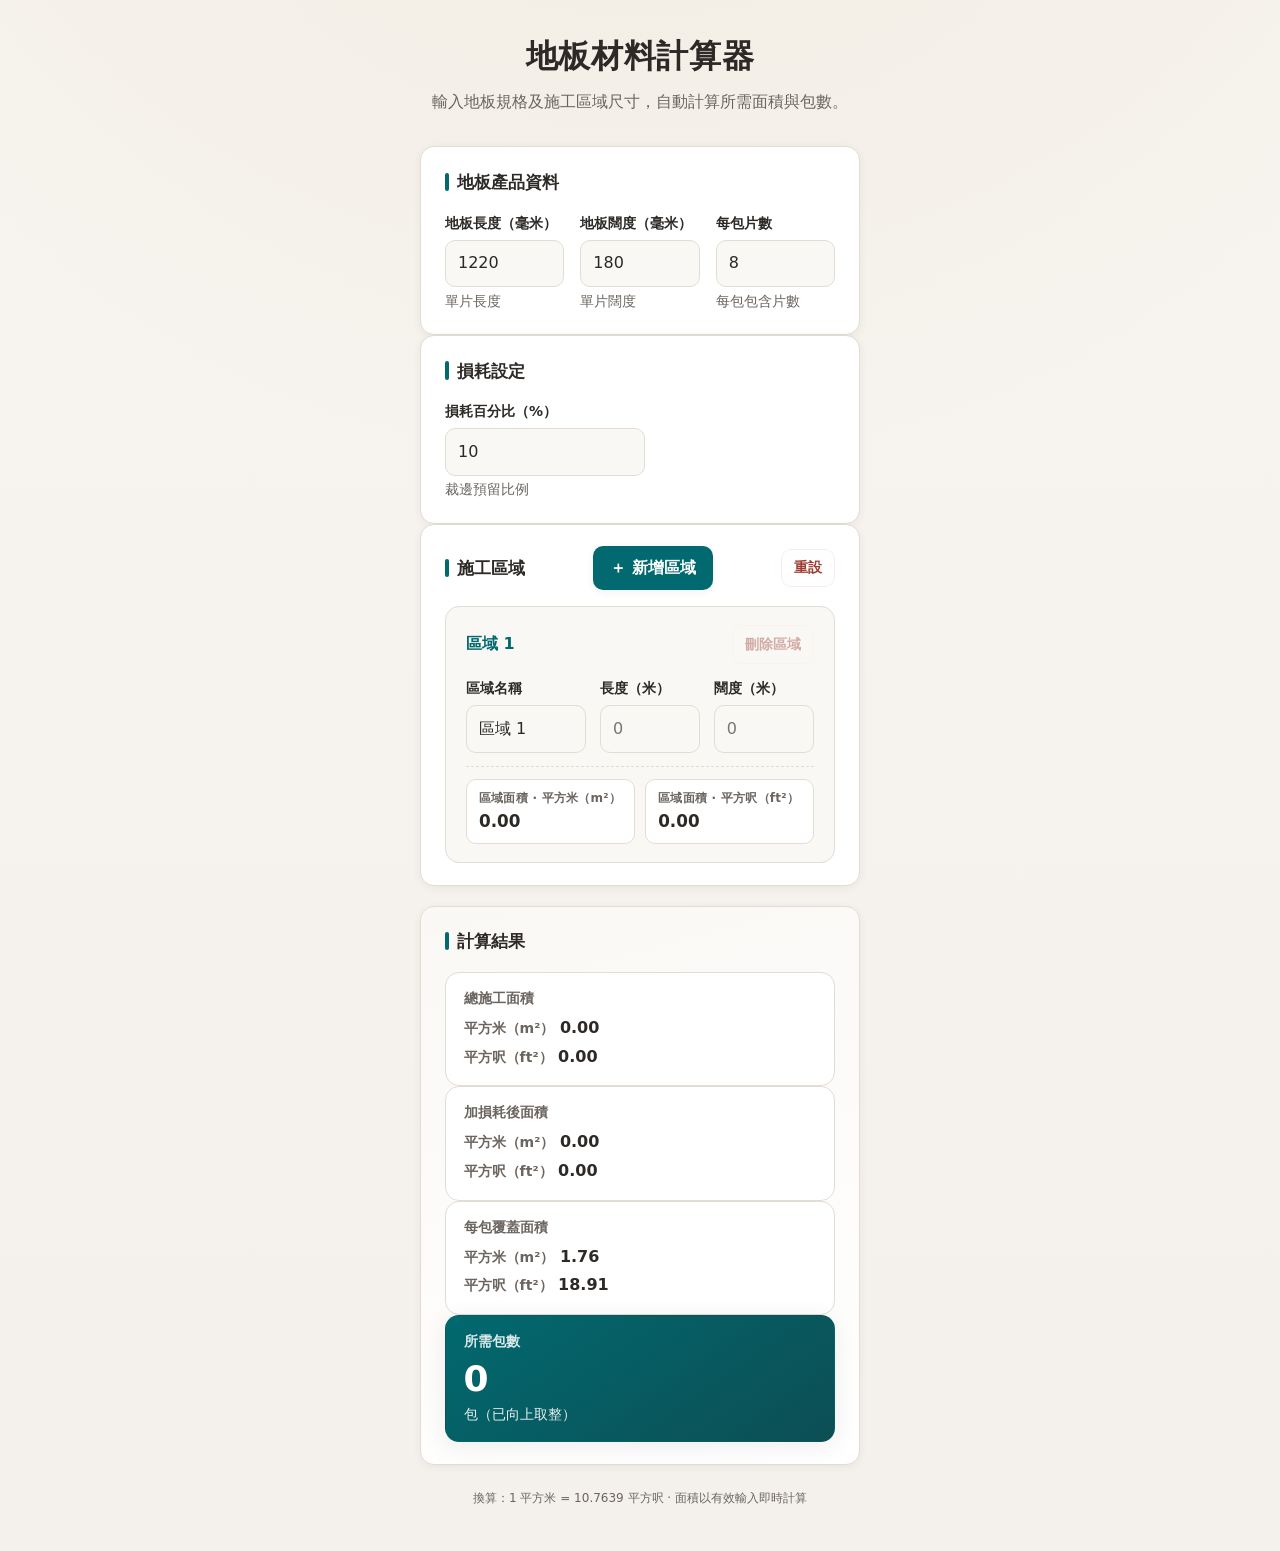
==== commit 5b2086af: "Revert "refactor: unified design system across all three calculators" This reverts commit 0b0ff7f775" ====
--- a/index.html
+++ b/index.html
@@ -6,107 +6,443 @@
   <title>地板材料計算器</title>
   <style>
     :root {
-      --bg: #f4f1ec; --surface: #fff; --surface-2: #faf8f5;
-      --border: #e2ddd4; --border-focus: #2d5a4a;
-      --text: #2c2926; --text-muted: #6b6560; --text-faint: #9b9590;
-      --accent: #2d5a4a; --accent-hover: #234839; --accent-soft: rgba(45,90,74,.12);
-      --danger: #9b3b32; --danger-soft: rgba(155,59,50,.1);
-      --shadow-sm: 0 2px 8px rgba(0,0,0,.06); --shadow-md: 0 4px 20px rgba(0,0,0,.08);
-      --radius: 12px; --radius-sm: 8px;
-      --font: system-ui,-apple-system,"Segoe UI","PingFang TC","Microsoft JhengHei","Noto Sans TC",sans-serif;
-    }
+      --bg: #f4f1ec;
+      --surface: #ffffff;
+      --surface-muted: #faf8f5;
+      --border: #e2ddd4;
+      --border-strong: #cfc7ba;
+      --text: #2c2926;
+      --text-muted: #6b6560;
+      --accent: #01696F;
+      --accent-hover: #0C4E54;
+      --accent-soft: #cedcd8;
+      --danger: #9b3b32;
+      --danger-soft: #fbeae8;
+      --highlight: #c4a574;
+      --shadow: 0 4px 24px rgba(44, 41, 38, 0.08);
+      --shadow-sm: 0 2px 8px rgba(44, 41, 38, 0.06);
+      --radius: 14px;
+      --radius-sm: 10px;
+      --font: system-ui, -apple-system, "Segoe UI", "PingFang TC", "Microsoft JhengHei", "Noto Sans TC", sans-serif;
+      --transition: 0.2s ease;
+    }
+
+    *, *::before, *::after { box-sizing: border-box; }
+
+    body {
+      margin: 0;
+      min-height: 100vh;
+      font-family: var(--font);
+      font-size: 16px;
+      line-height: 1.55;
+      color: var(--text);
+      background: var(--bg);
+      background-image:
+        radial-gradient(ellipse 80% 50% at 50% -20%, rgba(196, 165, 116, 0.12), transparent),
+        linear-gradient(180deg, #f7f4ef 0%, var(--bg) 100%);
+    }
+
+    .app {
+          max-width: 480px;
+          margin: 0 auto;
+          padding: clamp(1rem, 4vw, 2rem) 1.25rem 2rem;
+        }
+
+    .header {
+      text-align: center;
+      margin-bottom: 2rem;
+    }
+
+    .header h1 {
+      margin: 0 0 0.5rem;
+      font-size: clamp(1.5rem, 4vw, 2rem);
+      font-weight: 700;
+      letter-spacing: 0.02em;
+      color: var(--text);
+    }
+
+    .header p {
+          margin: 0;
+          font-size: 1rem;
+          color: var(--text-muted);
+          max-width: 36em;
+          margin-inline: auto;
+        }
+
+    .grid-top {
+          display: block;
+        }
+
+
+
+    .card {
+      background: var(--surface);
+      border: 1px solid var(--border);
+      border-radius: var(--radius);
+      box-shadow: var(--shadow-sm);
+      padding: 1.35rem 1.5rem;
+    }
+
+    .card-title {
+      margin: 0 0 1.1rem;
+      font-size: 1.05rem;
+      font-weight: 650;
+      color: var(--text);
+      display: flex;
+      align-items: center;
+      gap: 0.5rem;
+    }
+
+    .card-title::before {
+      content: "";
+      width: 4px;
+      height: 1.1em;
+      background: var(--accent);
+      border-radius: 2px;
+    }
+
+    .field-grid {
+      display: grid;
+      grid-template-columns: repeat(3, 1fr);
+      gap: 1rem;
+    }
+
+    @media (max-width: 600px) {
+      .field-grid { grid-template-columns: 1fr; }
+    }
+
+    .field {
+      display: flex;
+      flex-direction: column;
+      gap: 0.35rem;
+    }
+
+    .field label {
+      font-size: 0.875rem;
+      font-weight: 600;
+      color: var(--text);
+    }
+
+    .field .hint {
+          font-size: 0.875rem;
+      color: var(--text-muted);
+      margin-top: -0.15rem;
+    }
+
+    input[type="number"],
+        input[type="text"] {
+          width: 100%;
+          padding: 0.65rem 0.75rem;
+          font: inherit;
+          font-size: 1rem;
+      color: var(--text);
+      background: var(--surface-muted);
+      border: 1px solid var(--border);
+      border-radius: var(--radius-sm);
+      transition: border-color var(--transition), box-shadow var(--transition), background var(--transition);
+    }
+
+    input:hover {
+      border-color: var(--border-strong);
+    }
+
+    input:focus {
+      outline: none;
+      border-color: var(--accent);
+      background: var(--surface);
+      box-shadow: 0 0 0 3px var(--accent-soft);
+    }
+
+    input:invalid:not(:placeholder-shown) {
+      border-color: var(--danger);
+    }
+
+    .areas-section {
+      margin-bottom: 1.25rem;
+    }
+
+    .areas-header {
+      display: flex;
+      flex-wrap: wrap;
+      align-items: center;
+      justify-content: space-between;
+      gap: 0.75rem;
+      margin-bottom: 1rem;
+    }
+
+    .areas-header .card-title {
+      margin: 0;
+    }
+
+    .btn {
+      display: inline-flex;
+      align-items: center;
+      justify-content: center;
+      gap: 0.35rem;
+      padding: 0.6rem 1.1rem;
+      font: inherit;
+      font-size: 1rem;
+            font-weight: 600;
+            border: none;
+            border-radius: var(--radius-sm);
+            cursor: pointer;
+      transition: background var(--transition), transform 0.1s ease, box-shadow var(--transition);
+    }
+
+    .btn:active { transform: scale(0.98); }
+
+    .btn-primary {
+      background: var(--accent);
+      color: #fff;
+      box-shadow: var(--shadow-sm);
+    }
+
+    .btn-primary:hover { background: var(--accent-hover); }
+    .btn-primary:focus-visible {
+      outline: 2px solid var(--accent);
+      outline-offset: 2px;
+    }
+
+    .btn-ghost {
+          background: transparent;
+          color: var(--danger);
+          border: 1px solid var(--danger-soft);
+          padding: 0.45rem 0.75rem;
+          font-size: 0.875rem;
+    }
+
+    .btn-ghost:hover {
+      background: var(--danger-soft);
+    }
+
+    .btn-ghost:disabled {
+      opacity: 0.4;
+      cursor: not-allowed;
+      pointer-events: none;
+    }
+
+    .areas-list {
+      display: flex;
+      flex-direction: column;
+      gap: 1rem;
+    }
+
+    .area-card {
+      background: var(--surface-muted);
+      border: 1px solid var(--border);
+      border-radius: var(--radius);
+      padding: 1.15rem 1.25rem;
+      transition: box-shadow var(--transition);
+    }
+
+    .area-card:focus-within {
+      box-shadow: var(--shadow-sm);
+      border-color: var(--border-strong);
+    }
+
+    .area-card-head {
+      display: flex;
+      flex-wrap: wrap;
+      align-items: center;
+      justify-content: space-between;
+      gap: 0.5rem;
+      margin-bottom: 0.9rem;
+    }
+
+    .area-card-head h3 {
+          margin: 0;
+          font-size: 1rem;
+      font-weight: 650;
+      color: var(--accent);
+    }
+
+    .area-fields {
+      display: grid;
+      grid-template-columns: 1.2fr 1fr 1fr;
+      gap: 0.85rem;
+      margin-bottom: 0.85rem;
+    }
+
+    @media (max-width: 640px) {
+      .area-fields { grid-template-columns: 1fr; }
+    }
+
+    .area-subtotal {
+      display: grid;
+      grid-template-columns: 1fr 1fr;
+      gap: 0.65rem;
+      padding-top: 0.75rem;
+      border-top: 1px dashed var(--border);
+    }
+
+    @media (max-width: 480px) {
+      .area-subtotal { grid-template-columns: 1fr; }
+    }
+
+    .subtotal-box {
+      background: var(--surface);
+      border: 1px solid var(--border);
+      border-radius: var(--radius-sm);
+      padding: 0.55rem 0.75rem;
+    }
+
+    .subtotal-box .label {
+          font-size: 0.75rem;
+      font-weight: 600;
+      color: var(--text-muted);
+      text-transform: none;
+      letter-spacing: 0.02em;
+    }
+
+    .subtotal-box .value {
+      font-size: 1.05rem;
+      font-weight: 700;
+      color: var(--text);
+      font-variant-numeric: tabular-nums;
+    }
+
+    .waste-field {
+      max-width: 200px;
+    }
+
+    .results-section .card {
+      background: linear-gradient(165deg, #faf8f5 0%, var(--surface) 100%);
+    }
+
+    .results-grid {
+          display: block;
+        }
+
+
+
+    .result-card {
+      background: var(--surface);
+      border: 1px solid var(--border);
+      border-radius: var(--radius);
+      padding: 1rem 1.1rem;
+      min-height: 100%;
+    }
+
+    .result-card .result-label {
+          font-size: 0.875rem;
+      font-weight: 600;
+      color: var(--text-muted);
+      margin-bottom: 0.5rem;
+      line-height: 1.35;
+    }
+
+    .result-card .dual {
+      display: flex;
+      flex-direction: column;
+      gap: 0.25rem;
+    }
+
+    .result-card .dual span {
+      font-size: 1rem;
+      font-weight: 700;
+      font-variant-numeric: tabular-nums;
+      color: var(--text);
+    }
+
+    .result-card .dual .unit {
+          font-size: 0.875rem;
+      font-weight: 600;
+      color: var(--text-muted);
+    }
+
+    .result-card.highlight {
+      grid-column: span 1;
+      background: linear-gradient(145deg, var(--accent) 0%, #0C4E54 100%);
+      border-color: transparent;
+      color: #fff;
+      box-shadow: var(--shadow);
+    }
+
+    @media (min-width: 901px) {
+      .result-card.highlight { grid-column: span 1; }
+    }
+
+    .result-card.highlight .result-label {
+      color: rgba(255, 255, 255, 0.85);
+    }
+
+    .result-card.highlight .pack-value {
+      font-size: 2.25rem;
+      font-weight: 800;
+      line-height: 1.1;
+      font-variant-numeric: tabular-nums;
+    }
+
+    .result-card.highlight .pack-unit {
+      font-size: 0.9rem;
+      opacity: 0.9;
+      margin-top: 0.25rem;
+    }
+
+    .result-card.placeholder .dual span,
+    .result-card.placeholder .pack-value {
+      color: var(--text-muted);
+      font-weight: 600;
+    }
+
+    .footer-note {
+      text-align: center;
+      margin-top: 1.5rem;
+      font-size: 0.75rem;
+      color: var(--text-muted);
+    }
+
+    .sr-only {
+      position: absolute;
+      width: 1px;
+      height: 1px;
+      padding: 0;
+      margin: -1px;
+      overflow: hidden;
+      clip: rect(0, 0, 0, 0);
+      border: 0;
+    }
+
     @media (prefers-color-scheme: dark) {
       :root {
-        --bg: #1a1917; --surface: #242322; --surface-2: #2a2928;
-        --border: #3a3632; --border-focus: #4a8c73;
-        --text: #e8e4df; --text-muted: #9b9590; --text-faint: #6b6965;
-        --accent: #4a8c73; --accent-hover: #3d7962; --accent-soft: rgba(74,140,115,.15);
-        --danger: #c45b52; --danger-soft: rgba(196,91,82,.15);
-        --shadow-sm: 0 2px 8px rgba(0,0,0,.3); --shadow-md: 0 4px 20px rgba(0,0,0,.4);
-      }
-    }
-    *,*::before,*::after{box-sizing:border-box}
-    body{margin:0;min-height:100vh;font-family:var(--font);font-size:16px;line-height:1.55;color:var(--text);background:var(--bg)}
-
-    .app{max-width:480px;margin:0 auto;padding:1.25rem 1rem 2rem}
-
-    .header{text-align:center;margin-bottom:1.5rem}
-    .header h1{margin:0 0 .25rem;font-size:1.5rem;font-weight:700}
-    .header p{margin:0;font-size:.95rem;color:var(--text-muted)}
-
-    .card{background:var(--surface);border:1px solid var(--border);border-radius:var(--radius);padding:1.25rem;margin-bottom:1rem}
-    .card-title{margin:0 0 1rem;font-size:1rem;font-weight:650;display:flex;align-items:center;gap:.5rem}
-    .card-title::before{content:"";width:3px;height:1em;background:var(--accent);border-radius:2px}
-
-    .field-grid{display:grid;grid-template-columns:repeat(3,1fr);gap:.875rem}
-    @media(max-width:600px){.field-grid{grid-template-columns:1fr}}
-
-    .field{display:flex;flex-direction:column;gap:.3rem}
-    .field label{font-size:.875rem;font-weight:600}
-    .field .hint{font-size:.8rem;color:var(--text-muted)}
-
-    input[type="number"],input[type="text"]{
-      width:100%;padding:.6rem .75rem;font:inherit;font-size:1rem;
-      color:var(--text);background:var(--surface-2);border:1px solid var(--border);border-radius:var(--radius-sm);
-      transition:border-color .15s,box-shadow .15s;
-    }
-    input:focus{outline:none;border-color:var(--border-focus);box-shadow:0 0 0 3px var(--accent-soft)}
-
-    .btn-row{display:flex;gap:.5rem;margin-top:.75rem;flex-wrap:wrap}
-    .btn{
-      display:inline-flex;align-items:center;justify-content:center;gap:.3rem;
-      padding:.55rem 1rem;font:inherit;font-size:.95rem;font-weight:600;
-      border:none;border-radius:var(--radius-sm);cursor:pointer;
-      transition:background .15s,transform .08s;
-    }
-    .btn:active{transform:scale(.97)}
-    .btn-primary{background:var(--accent);color:#fff}
-    .btn-primary:hover{background:var(--accent-hover)}
-    .btn-ghost{background:transparent;color:var(--danger);border:1px solid var(--danger-soft);font-size:.85rem;padding:.4rem .7rem}
-    .btn-ghost:hover{background:var(--danger-soft)}
-    .btn-ghost:disabled{opacity:.4;cursor:not-allowed;pointer-events:none}
-
-    .areas-header{display:flex;align-items:center;justify-content:space-between;gap:.5rem;margin-bottom:.75rem}
-    .areas-header .card-title{margin:0}
-
-    .areas-list{display:flex;flex-direction:column;gap:.75rem}
-    .area-card{background:var(--surface-2);border:1px solid var(--border);border-radius:var(--radius);padding:1rem}
-    .area-card-head{display:flex;align-items:center;justify-content:space-between;margin-bottom:.75rem}
-    .area-card-head h3{margin:0;font-size:.95rem;font-weight:650;color:var(--accent)}
-
-    .area-fields{display:grid;grid-template-columns:1fr 1fr 1fr;gap:.75rem;margin-bottom:.75rem}
-    @media(max-width:640px){.area-fields{grid-template-columns:1fr}}
-
-    .area-subtotal{display:grid;grid-template-columns:1fr 1fr;gap:.5rem;padding-top:.6rem;border-top:1px dashed var(--border)}
-    @media(max-width:480px){.area-subtotal{grid-template-columns:1fr}}
-
-    .subtotal-box{background:var(--surface);border:1px solid var(--border);border-radius:var(--radius-sm);padding:.5rem .6rem}
-    .subtotal-box .label{font-size:.75rem;font-weight:600;color:var(--text-muted)}
-    .subtotal-box .value{font-size:1rem;font-weight:700;font-variant-numeric:tabular-nums}
-
-    .waste-field{max-width:200px}
-
-    .result-card{background:var(--surface);border:1px solid var(--border);border-radius:var(--radius);padding:.85rem 1rem;margin-bottom:.5rem}
-    .result-label{font-size:.85rem;font-weight:600;color:var(--text-muted);margin-bottom:.4rem}
-    .dual{display:flex;flex-direction:column;gap:.15rem}
-    .dual span{font-size:.95rem;font-weight:700;font-variant-numeric:tabular-nums}
-    .dual .unit{font-size:.8rem;font-weight:600;color:var(--text-muted)}
-
-    .result-card.highlight{background:var(--accent);color:#fff;border-color:transparent}
-    .result-card.highlight .result-label{color:rgba(255,255,255,.85)}
-    .result-card.highlight .pack-value{font-size:2rem;font-weight:800;line-height:1.1;font-variant-numeric:tabular-nums}
-    .result-card.highlight .pack-unit{font-size:.85rem;opacity:.9;margin-top:.2rem}
-    .result-card.placeholder .dual span,.result-card.placeholder .pack-value{color:var(--text-muted);font-weight:600}
-
-    .footer-note{text-align:center;margin-top:1.25rem;font-size:.75rem;color:var(--text-muted)}
-
-    @media print{
-      body{background:#fff}.btn{display:none}
-      .card,.area-card{box-shadow:none;border:1px solid #ccc}
-      input{border:none;padding:0;background:transparent}
-      .result-card.highlight{background:#eee;color:#000;border:1px solid #ccc}
-      .result-card.highlight .result-label,.result-card.highlight .pack-unit{color:#333}
-      .footer-note{display:none}
+        --bg: #1a1917;
+        --surface: #242322;
+        --surface-muted: #2a2928;
+        --border: #3a3632;
+        --border-strong: #4a4540;
+        --text: #e8e4df;
+        --text-muted: #9b9590;
+        --accent: #4F98A3;
+        --accent-hover: #227F8B;
+        --accent-soft: rgba(79, 152, 163, 0.2);
+        --danger: #c45b52;
+        --danger-soft: rgba(196, 91, 82, 0.25);
+        --highlight: #d4b88a;
+        --shadow: 0 4px 24px rgba(0, 0, 0, 0.35);
+        --shadow-sm: 0 2px 8px rgba(0, 0, 0, 0.25);
+      }
+      body {
+        background-image:
+          radial-gradient(ellipse 80% 50% at 50% -20%, rgba(196, 165, 116, 0.08), transparent),
+          linear-gradient(180deg, #222019 0%, var(--bg) 100%);
+      }
+      .results-section .card {
+        background: linear-gradient(165deg, var(--surface-muted) 0%, var(--surface) 100%);
+      }
+    }
+
+    @media print {
+      body { background: #fff; }
+      .btn-primary, .btn-ghost { display: none; }
+      .card, .area-card { box-shadow: none; border: 1px solid #ccc; }
+      input { border: none; padding: 0; background: transparent; font-size: 0.9rem; }
+      .area-subtotal { padding: 0.5rem 0; }
+      .subtotal-box { border: 1px solid #ccc; }
+      .footer-note { display: none; }
+      .header p { color: #333; }
+      .result-card .dual span { color: #000; }
+      .result-card.highlight { background: #eee; color: #000; border-color: #ccc; }
+      .result-card.highlight .result-label { color: #333; }
     }
   </style>
 </head>
@@ -117,85 +453,93 @@
       <p>輸入地板規格及施工區域尺寸，自動計算所需面積與包數。</p>
     </header>
 
-    <section class="card" aria-labelledby="product-heading">
-      <h2 class="card-title" id="product-heading">地板產品資料</h2>
-      <div class="field-grid">
-        <div class="field">
-          <label for="plank-length">地板長度（毫米）</label>
-          <input type="number" id="plank-length" min="0" step="1" value="1220" inputmode="decimal">
-          <span class="hint">單片長度</span>
+    <div class="grid-top">
+      <section class="card" aria-labelledby="product-heading">
+        <h2 class="card-title" id="product-heading">地板產品資料</h2>
+        <div class="field-grid">
+          <div class="field">
+            <label for="plank-length">地板長度（毫米）</label>
+            <input type="number" id="plank-length" min="0" step="1" placeholder="例如 1220" value="1220" inputmode="decimal" aria-describedby="plank-length-hint">
+            <span class="hint" id="plank-length-hint">單片長度</span>
+          </div>
+          <div class="field">
+            <label for="plank-width">地板闊度（毫米）</label>
+            <input type="number" id="plank-width" min="0" step="1" placeholder="例如 180" value="180" inputmode="decimal" aria-describedby="plank-width-hint">
+            <span class="hint" id="plank-width-hint">單片闊度</span>
+          </div>
+          <div class="field">
+            <label for="pieces-per-pack">每包片數</label>
+            <input type="number" id="pieces-per-pack" min="0" step="1" placeholder="例如 8" value="8" inputmode="numeric" aria-describedby="pieces-hint">
+            <span class="hint" id="pieces-hint">每包包含片數</span>
+          </div>
         </div>
-        <div class="field">
-          <label for="plank-width">地板闊度（毫米）</label>
-          <input type="number" id="plank-width" min="0" step="1" value="180" inputmode="decimal">
-          <span class="hint">單片闊度</span>
+      </section>
+
+      <section class="card" aria-labelledby="waste-heading">
+        <h2 class="card-title" id="waste-heading">損耗設定</h2>
+        <div class="field waste-field">
+          <label for="waste-percent">損耗百分比（%）</label>
+          <input type="number" id="waste-percent" min="0" step="0.1" value="10" inputmode="decimal" aria-describedby="waste-hint">
+          <span class="hint" id="waste-hint">裁邊預留比例</span>
         </div>
-        <div class="field">
-          <label for="pieces-per-pack">每包片數</label>
-          <input type="number" id="pieces-per-pack" min="0" step="1" value="8" inputmode="numeric">
-          <span class="hint">每包包含片數</span>
+      </section>
+    </div>
+
+    <section class="card areas-section" aria-labelledby="areas-heading">
+      <div class="areas-header">
+        <h2 class="card-title" id="areas-heading">施工區域</h2>
+        <button type="button" class="btn btn-primary" id="add-area-btn" aria-label="新增施工區域">
+          ＋ 新增區域
+        </button>
+        <button type="button" class="btn btn-ghost" id="reset-btn" aria-label="重設所有數值">
+          重設
+        </button>
+      </div>
+      <div class="areas-list" id="areas-list" role="list"></div>
+    </section>
+
+    <section class="results-section" aria-labelledby="results-heading" aria-live="polite">
+      <div class="card">
+        <h2 class="card-title" id="results-heading">計算結果</h2>
+        <div class="results-grid">
+          <div class="result-card" id="result-total-area">
+            <div class="result-label">總施工面積</div>
+            <div class="dual">
+              <span><span class="unit">平方米（m²）</span> <span data-m2>0.00</span></span>
+              <span><span class="unit">平方呎（ft²）</span> <span data-ft2>0.00</span></span>
+            </div>
+          </div>
+          <div class="result-card" id="result-waste-area">
+            <div class="result-label">加損耗後面積</div>
+            <div class="dual">
+              <span><span class="unit">平方米（m²）</span> <span data-m2>0.00</span></span>
+              <span><span class="unit">平方呎（ft²）</span> <span data-ft2>0.00</span></span>
+            </div>
+          </div>
+          <div class="result-card" id="result-pack-coverage">
+            <div class="result-label">每包覆蓋面積</div>
+            <div class="dual">
+              <span><span class="unit">平方米（m²）</span> <span data-m2>0.00</span></span>
+              <span><span class="unit">平方呎（ft²）</span> <span data-ft2>0.00</span></span>
+            </div>
+          </div>
+          <div class="result-card highlight" id="result-packs">
+            <div class="result-label">所需包數</div>
+            <div class="pack-value" data-packs>0</div>
+            <div class="pack-unit">包（已向上取整）</div>
+          </div>
         </div>
       </div>
     </section>
 
-    <section class="card" aria-labelledby="waste-heading">
-      <h2 class="card-title" id="waste-heading">損耗設定</h2>
-      <div class="field waste-field">
-        <label for="waste-percent">損耗百分比（%）</label>
-        <input type="number" id="waste-percent" min="0" step="0.1" value="10" inputmode="decimal">
-        <span class="hint">裁邊預留比例</span>
-      </div>
-    </section>
-
-    <section class="card" aria-labelledby="areas-heading">
-      <div class="areas-header">
-        <h2 class="card-title" id="areas-heading">施工區域</h2>
-        <button type="button" class="btn btn-primary" id="add-area-btn">＋ 新增區域</button>
-        <button type="button" class="btn btn-ghost" id="reset-btn">重設</button>
-      </div>
-      <div class="areas-list" id="areas-list" role="list"></div>
-    </section>
-
-    <section aria-labelledby="results-heading" aria-live="polite">
-      <div class="card">
-        <h2 class="card-title" id="results-heading">計算結果</h2>
-        <div class="result-card" id="result-total-area">
-          <div class="result-label">總施工面積</div>
-          <div class="dual">
-            <span><span class="unit">m²</span> <span data-m2>0.00</span></span>
-            <span><span class="unit">ft²</span> <span data-ft2>0.00</span></span>
-          </div>
-        </div>
-        <div class="result-card" id="result-waste-area">
-          <div class="result-label">加損耗後面積</div>
-          <div class="dual">
-            <span><span class="unit">m²</span> <span data-m2>0.00</span></span>
-            <span><span class="unit">ft²</span> <span data-ft2>0.00</span></span>
-          </div>
-        </div>
-        <div class="result-card" id="result-pack-coverage">
-          <div class="result-label">每包覆蓋面積</div>
-          <div class="dual">
-            <span><span class="unit">m²</span> <span data-m2>0.00</span></span>
-            <span><span class="unit">ft²</span> <span data-ft2>0.00</span></span>
-          </div>
-        </div>
-        <div class="result-card highlight" id="result-packs">
-          <div class="result-label">所需包數</div>
-          <div class="pack-value" data-packs>0</div>
-          <div class="pack-unit">包（已向上取整）</div>
-        </div>
-      </div>
-    </section>
-
-    <p class="footer-note">1 m² = 10.7639 ft² · 面積即時計算</p>
+    <p class="footer-note">換算：1 平方米 = 10.7639 平方呎 · 面積以有效輸入即時計算</p>
   </div>
 
   <template id="area-card-template">
     <article class="area-card" role="listitem" data-area-id="">
       <div class="area-card-head">
         <h3 class="area-title"></h3>
-        <button type="button" class="btn btn-ghost remove-area-btn">刪除</button>
+        <button type="button" class="btn btn-ghost remove-area-btn">刪除區域</button>
       </div>
       <div class="area-fields">
         <div class="field">
@@ -213,11 +557,11 @@
       </div>
       <div class="area-subtotal" aria-label="區域面積">
         <div class="subtotal-box">
-          <div class="label">m²</div>
+          <div class="label">區域面積 · 平方米（m²）</div>
           <div class="value area-m2">0.00</div>
         </div>
         <div class="subtotal-box">
-          <div class="label">ft²</div>
+          <div class="label">區域面積 · 平方呎（ft²）</div>
           <div class="value area-ft2">0.00</div>
         </div>
       </div>
@@ -227,7 +571,9 @@
   <script>
     (function () {
       "use strict";
+
       const M2_TO_FT2 = 10.763910416709722;
+
       const plankLengthEl = document.getElementById("plank-length");
       const plankWidthEl = document.getElementById("plank-width");
       const piecesPerPackEl = document.getElementById("pieces-per-pack");
@@ -235,86 +581,188 @@
       const areasListEl = document.getElementById("areas-list");
       const addAreaBtn = document.getElementById("add-area-btn");
       const areaTemplate = document.getElementById("area-card-template");
+
       let areaCounter = 0;
-      function parseNonNegative(v) { const n = parseFloat(v); return (Number.isNaN(n) || n < 0) ? 0 : n; }
-      function formatArea(m2) { return m2.toLocaleString("zh-Hant", { minimumFractionDigits: 2, maximumFractionDigits: 2 }); }
-      function m2ToFt2(m2) { return m2 * M2_TO_FT2; }
-      function setDualUnits(c, m2) {
-        const m = c.querySelector("[data-m2]"), f = c.querySelector("[data-ft2]");
-        if (m) m.textContent = formatArea(m2);
-        if (f) f.textContent = formatArea(m2ToFt2(m2));
-      }
-      function clampInput(el) { if (el.value === "" || el.value === "-") return; const n = parseFloat(el.value); if (!Number.isNaN(n) && n < 0) el.value = "0"; }
-      function getPlankAreaM2() { return (parseNonNegative(plankLengthEl.value) / 1000) * (parseNonNegative(plankWidthEl.value) / 1000); }
-      function getPackCoverageM2() { return getPlankAreaM2() * parseNonNegative(piecesPerPackEl.value); }
+
+      function parseNonNegative(value) {
+        const n = parseFloat(value);
+        if (Number.isNaN(n) || n < 0) return 0;
+        return n;
+      }
+
+      function formatArea(m2) {
+        return m2.toLocaleString("zh-Hant", { minimumFractionDigits: 2, maximumFractionDigits: 2 });
+      }
+
+      function m2ToFt2(m2) {
+        return m2 * M2_TO_FT2;
+      }
+
+      function setDualUnits(container, m2) {
+        const m2El = container.querySelector("[data-m2]");
+        const ft2El = container.querySelector("[data-ft2]");
+        if (m2El) m2El.textContent = formatArea(m2);
+        if (ft2El) ft2El.textContent = formatArea(m2ToFt2(m2));
+      }
+
+      function clampInput(el) {
+        if (el.value === "" || el.value === "-") return;
+        const n = parseFloat(el.value);
+        if (!Number.isNaN(n) && n < 0) el.value = "0";
+      }
+
+      function getPlankAreaM2() {
+        const lengthMm = parseNonNegative(plankLengthEl.value);
+        const widthMm = parseNonNegative(plankWidthEl.value);
+        const lengthM = lengthMm / 1000;
+        const widthM = widthMm / 1000;
+        return lengthM * widthM;
+      }
+
+      function getPackCoverageM2() {
+        const plankArea = getPlankAreaM2();
+        const pieces = parseNonNegative(piecesPerPackEl.value);
+        return plankArea * pieces;
+      }
+
       function collectAreas() {
-        const cards = areasListEl.querySelectorAll(".area-card"); let totalM2 = 0;
+        const cards = areasListEl.querySelectorAll(".area-card");
+        let totalM2 = 0;
+        const areas = [];
+
         cards.forEach(function (card) {
-          const subM2 = parseNonNegative(card.querySelector(".area-length").value) * parseNonNegative(card.querySelector(".area-width").value);
+          const length = parseNonNegative(card.querySelector(".area-length").value);
+          const width = parseNonNegative(card.querySelector(".area-width").value);
+          const subM2 = length * width;
           totalM2 += subM2;
-          const m = card.querySelector(".area-m2"), f = card.querySelector(".area-ft2");
-          if (m) m.textContent = formatArea(subM2);
-          if (f) f.textContent = formatArea(m2ToFt2(subM2));
+
+          const m2El = card.querySelector(".area-m2");
+          const ft2El = card.querySelector(".area-ft2");
+          if (m2El) m2El.textContent = formatArea(subM2);
+          if (ft2El) ft2El.textContent = formatArea(m2ToFt2(subM2));
+
+          areas.push({ card, subM2 });
         });
-        return totalM2;
-      }
+
+        return { totalM2, areas };
+      }
+
       function updateResults() {
-        const totalM2 = collectAreas(), wastePct = parseNonNegative(wastePercentEl.value);
-        const packCoverage = getPackCoverageM2(), withWaste = totalM2 * (1 + wastePct / 100);
-        let packs = 0, isPlaceholder = false;
-        if (packCoverage > 0 && withWaste > 0) packs = Math.ceil(withWaste / packCoverage);
-        else if (packCoverage <= 0 && withWaste > 0) isPlaceholder = true;
+        const { totalM2 } = collectAreas();
+        const wastePct = parseNonNegative(wastePercentEl.value);
+        const packCoverage = getPackCoverageM2();
+        const withWaste = totalM2 * (1 + wastePct / 100);
+
+        let packs = 0;
+        let isPlaceholder = false;
+        if (packCoverage > 0 && withWaste > 0) {
+          packs = Math.ceil(withWaste / packCoverage);
+        } else if (packCoverage <= 0 && withWaste > 0) {
+          isPlaceholder = true;
+        }
+
         setDualUnits(document.getElementById("result-total-area"), totalM2);
         setDualUnits(document.getElementById("result-waste-area"), withWaste);
         setDualUnits(document.getElementById("result-pack-coverage"), packCoverage);
+
         const packsEl = document.querySelector("#result-packs [data-packs]");
         const packsCard = document.getElementById("result-packs");
         packsCard.classList.toggle("placeholder", isPlaceholder);
-        if (packsEl) packsEl.textContent = isPlaceholder ? "—" : String(packs);
-      }
+        if (packsEl) {
+          packsEl.textContent = isPlaceholder ? "—" : String(packs);
+        }
+      }
+
       function bindAreaCard(card) {
-        card.querySelectorAll("input").forEach(function (inp) {
-          inp.addEventListener("input", function () { clampInput(inp); updateResults(); });
+        const inputs = card.querySelectorAll("input");
+        inputs.forEach(function (input) {
+          input.addEventListener("input", function () {
+            clampInput(input);
+            updateResults();
+          });
         });
-        card.querySelector(".remove-area-btn").addEventListener("click", function () {
-          if (areasListEl.querySelectorAll(".area-card").length <= 1) return;
-          card.remove(); renumberAreas(); updateRemoveButtons(); updateResults();
+
+        const removeBtn = card.querySelector(".remove-area-btn");
+        removeBtn.addEventListener("click", function () {
+          const count = areasListEl.querySelectorAll(".area-card").length;
+          if (count <= 1) return;
+          card.remove();
+          renumberAreas();
+          updateRemoveButtons();
+          updateResults();
         });
       }
+
       function renumberAreas() {
-        areasListEl.querySelectorAll(".area-card").forEach(function (card, i) {
-          const n = i + 1, t = card.querySelector(".area-title"), ni = card.querySelector(".area-name");
-          if (t) t.textContent = "區域 " + n;
-          if (ni && !ni.dataset.userNamed && (!ni.value || ni.value.match(/^區域 \d+$/))) {
-            ni.value = "區域 " + n; ni.placeholder = "區域 " + n;
+        const cards = areasListEl.querySelectorAll(".area-card");
+        cards.forEach(function (card, index) {
+          const num = index + 1;
+          const title = card.querySelector(".area-title");
+          const nameInput = card.querySelector(".area-name");
+          if (title) title.textContent = "區域 " + num;
+          if (nameInput && !nameInput.dataset.userNamed) {
+            const defaultName = "區域 " + num;
+            if (!nameInput.value || nameInput.value.match(/^區域 \d+$/)) {
+              nameInput.value = defaultName;
+              nameInput.placeholder = defaultName;
+            }
           }
-          card.setAttribute("aria-label", "施工區域 " + n);
+          card.setAttribute("aria-label", "施工區域 " + num);
         });
       }
+
       function updateRemoveButtons() {
-        const c = areasListEl.querySelectorAll(".area-card").length;
-        areasListEl.querySelectorAll(".remove-area-btn").forEach(function (b) { b.disabled = c <= 1; });
-      }
+        const count = areasListEl.querySelectorAll(".area-card").length;
+        areasListEl.querySelectorAll(".remove-area-btn").forEach(function (btn) {
+          btn.disabled = count <= 1;
+        });
+      }
+
       function createAreaCard() {
-        areaCounter++;
-        const clone = areaTemplate.content.cloneNode(true), card = clone.querySelector(".area-card");
+        areaCounter += 1;
+        const clone = areaTemplate.content.cloneNode(true);
+        const card = clone.querySelector(".area-card");
         card.dataset.areaId = String(areaCounter);
-        const ni = card.querySelector(".area-name");
-        ni.addEventListener("input", function () { ni.dataset.userNamed = ni.value.trim() ? "1" : ""; updateResults(); });
+
+        const nameInput = card.querySelector(".area-name");
+        nameInput.addEventListener("input", function () {
+          nameInput.dataset.userNamed = nameInput.value.trim() ? "1" : "";
+          updateResults();
+        });
+
         areasListEl.appendChild(clone);
-        bindAreaCard(areasListEl.lastElementChild); renumberAreas(); updateRemoveButtons(); updateResults();
-      }
+        const mounted = areasListEl.lastElementChild;
+        bindAreaCard(mounted);
+        renumberAreas();
+        updateRemoveButtons();
+        updateResults();
+        return mounted;
+      }
+
       [plankLengthEl, plankWidthEl, piecesPerPackEl, wastePercentEl].forEach(function (el) {
-        el.addEventListener("input", function () { clampInput(el); updateResults(); });
+        el.addEventListener("input", function () {
+          clampInput(el);
+          updateResults();
+        });
       });
-      addAreaBtn.addEventListener("click", function () { createAreaCard(); });
-      document.getElementById("reset-btn").addEventListener("click", function () {
-        plankLengthEl.value = "1220"; plankWidthEl.value = "180";
-        piecesPerPackEl.value = "8"; wastePercentEl.value = "0";
-        areasListEl.innerHTML = ""; areaCounter = 0; createAreaCard();
+
+      addAreaBtn.addEventListener("click", function () {
+        createAreaCard();
       });
+
+      const resetBtn = document.getElementById("reset-btn");
+      resetBtn.addEventListener("click", function () {
+        plankLengthEl.value = "1220";
+        plankWidthEl.value = "180";
+        piecesPerPackEl.value = "8";
+        wastePercentEl.value = "0";
+        areasListEl.innerHTML = "";
+        areaCounter = 0;
+        createAreaCard();
+      });
+
       createAreaCard();
     })();
   </script>
 </body>
-</html>+</html>
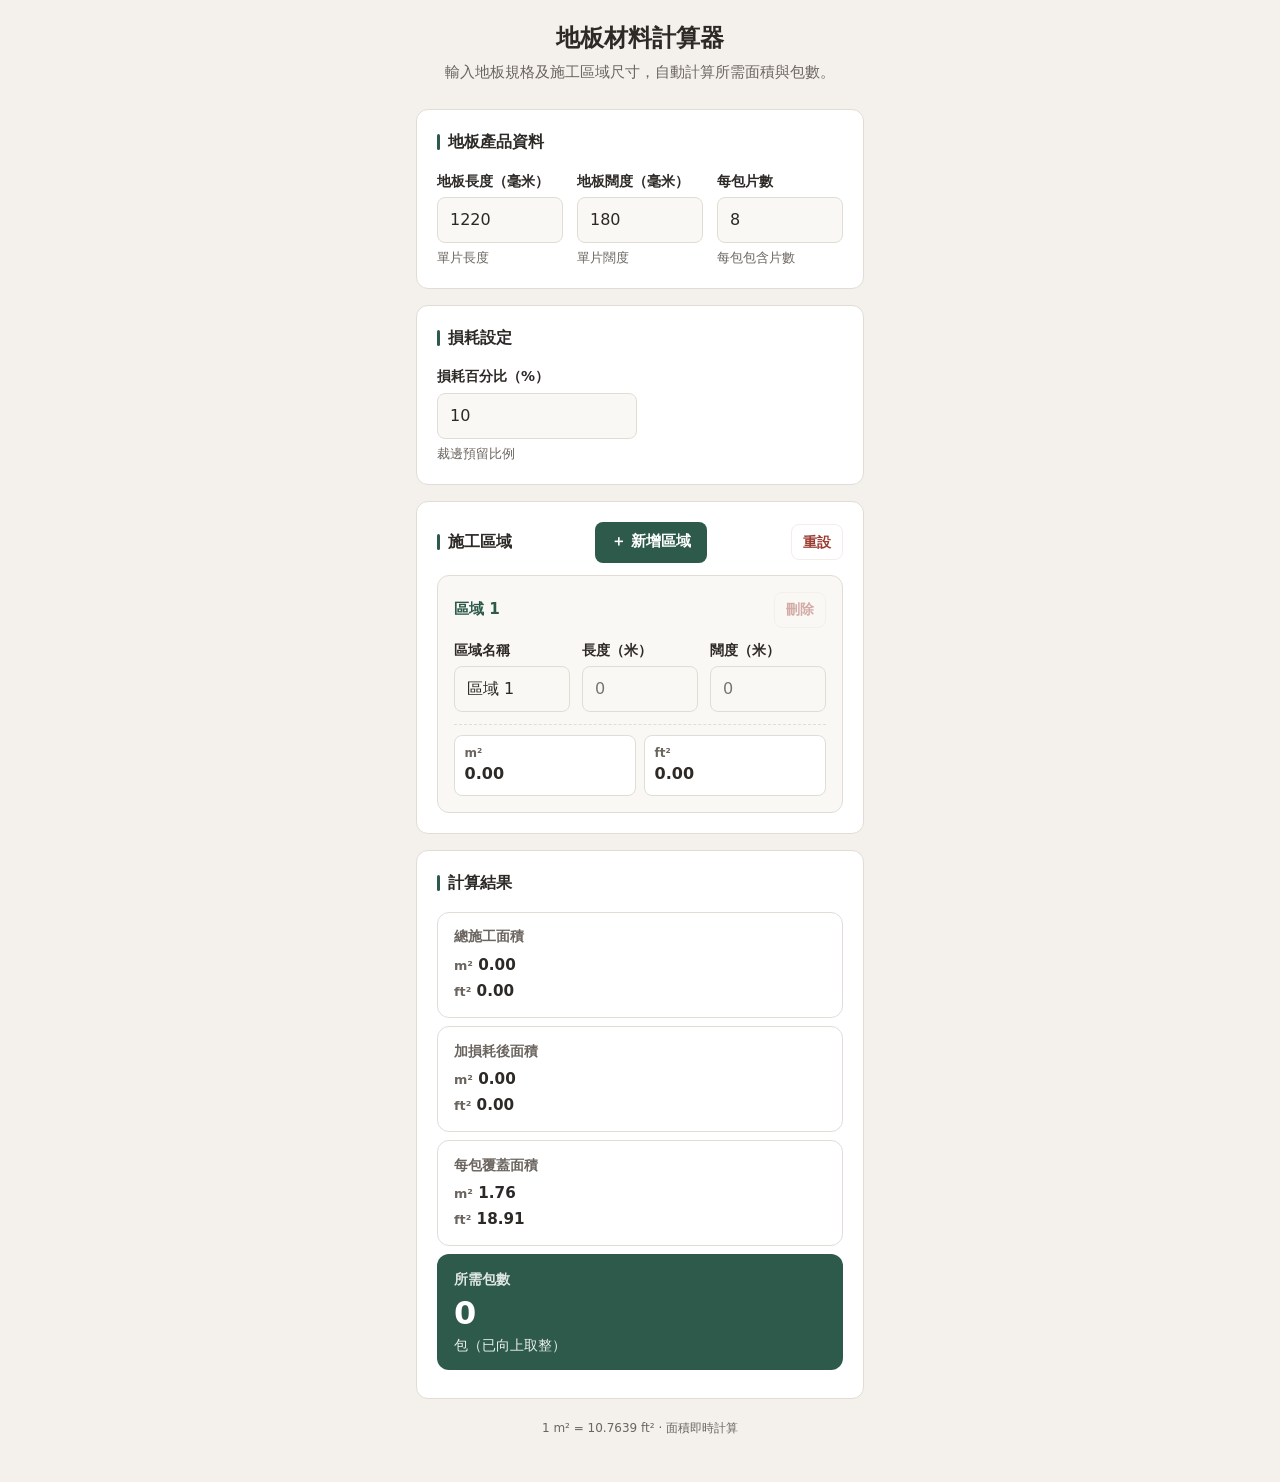
==== commit 849a85f3: "Reapply "refactor: unified design system across all three calculators" This reverts commit 5b2086af5" ====
--- a/index.html
+++ b/index.html
@@ -6,443 +6,107 @@
   <title>地板材料計算器</title>
   <style>
     :root {
-      --bg: #f4f1ec;
-      --surface: #ffffff;
-      --surface-muted: #faf8f5;
-      --border: #e2ddd4;
-      --border-strong: #cfc7ba;
-      --text: #2c2926;
-      --text-muted: #6b6560;
-      --accent: #01696F;
-      --accent-hover: #0C4E54;
-      --accent-soft: #cedcd8;
-      --danger: #9b3b32;
-      --danger-soft: #fbeae8;
-      --highlight: #c4a574;
-      --shadow: 0 4px 24px rgba(44, 41, 38, 0.08);
-      --shadow-sm: 0 2px 8px rgba(44, 41, 38, 0.06);
-      --radius: 14px;
-      --radius-sm: 10px;
-      --font: system-ui, -apple-system, "Segoe UI", "PingFang TC", "Microsoft JhengHei", "Noto Sans TC", sans-serif;
-      --transition: 0.2s ease;
-    }
-
-    *, *::before, *::after { box-sizing: border-box; }
-
-    body {
-      margin: 0;
-      min-height: 100vh;
-      font-family: var(--font);
-      font-size: 16px;
-      line-height: 1.55;
-      color: var(--text);
-      background: var(--bg);
-      background-image:
-        radial-gradient(ellipse 80% 50% at 50% -20%, rgba(196, 165, 116, 0.12), transparent),
-        linear-gradient(180deg, #f7f4ef 0%, var(--bg) 100%);
-    }
-
-    .app {
-          max-width: 480px;
-          margin: 0 auto;
-          padding: clamp(1rem, 4vw, 2rem) 1.25rem 2rem;
-        }
-
-    .header {
-      text-align: center;
-      margin-bottom: 2rem;
-    }
-
-    .header h1 {
-      margin: 0 0 0.5rem;
-      font-size: clamp(1.5rem, 4vw, 2rem);
-      font-weight: 700;
-      letter-spacing: 0.02em;
-      color: var(--text);
-    }
-
-    .header p {
-          margin: 0;
-          font-size: 1rem;
-          color: var(--text-muted);
-          max-width: 36em;
-          margin-inline: auto;
-        }
-
-    .grid-top {
-          display: block;
-        }
-
-
-
-    .card {
-      background: var(--surface);
-      border: 1px solid var(--border);
-      border-radius: var(--radius);
-      box-shadow: var(--shadow-sm);
-      padding: 1.35rem 1.5rem;
-    }
-
-    .card-title {
-      margin: 0 0 1.1rem;
-      font-size: 1.05rem;
-      font-weight: 650;
-      color: var(--text);
-      display: flex;
-      align-items: center;
-      gap: 0.5rem;
-    }
-
-    .card-title::before {
-      content: "";
-      width: 4px;
-      height: 1.1em;
-      background: var(--accent);
-      border-radius: 2px;
-    }
-
-    .field-grid {
-      display: grid;
-      grid-template-columns: repeat(3, 1fr);
-      gap: 1rem;
-    }
-
-    @media (max-width: 600px) {
-      .field-grid { grid-template-columns: 1fr; }
-    }
-
-    .field {
-      display: flex;
-      flex-direction: column;
-      gap: 0.35rem;
-    }
-
-    .field label {
-      font-size: 0.875rem;
-      font-weight: 600;
-      color: var(--text);
-    }
-
-    .field .hint {
-          font-size: 0.875rem;
-      color: var(--text-muted);
-      margin-top: -0.15rem;
-    }
-
-    input[type="number"],
-        input[type="text"] {
-          width: 100%;
-          padding: 0.65rem 0.75rem;
-          font: inherit;
-          font-size: 1rem;
-      color: var(--text);
-      background: var(--surface-muted);
-      border: 1px solid var(--border);
-      border-radius: var(--radius-sm);
-      transition: border-color var(--transition), box-shadow var(--transition), background var(--transition);
-    }
-
-    input:hover {
-      border-color: var(--border-strong);
-    }
-
-    input:focus {
-      outline: none;
-      border-color: var(--accent);
-      background: var(--surface);
-      box-shadow: 0 0 0 3px var(--accent-soft);
-    }
-
-    input:invalid:not(:placeholder-shown) {
-      border-color: var(--danger);
-    }
-
-    .areas-section {
-      margin-bottom: 1.25rem;
-    }
-
-    .areas-header {
-      display: flex;
-      flex-wrap: wrap;
-      align-items: center;
-      justify-content: space-between;
-      gap: 0.75rem;
-      margin-bottom: 1rem;
-    }
-
-    .areas-header .card-title {
-      margin: 0;
-    }
-
-    .btn {
-      display: inline-flex;
-      align-items: center;
-      justify-content: center;
-      gap: 0.35rem;
-      padding: 0.6rem 1.1rem;
-      font: inherit;
-      font-size: 1rem;
-            font-weight: 600;
-            border: none;
-            border-radius: var(--radius-sm);
-            cursor: pointer;
-      transition: background var(--transition), transform 0.1s ease, box-shadow var(--transition);
-    }
-
-    .btn:active { transform: scale(0.98); }
-
-    .btn-primary {
-      background: var(--accent);
-      color: #fff;
-      box-shadow: var(--shadow-sm);
-    }
-
-    .btn-primary:hover { background: var(--accent-hover); }
-    .btn-primary:focus-visible {
-      outline: 2px solid var(--accent);
-      outline-offset: 2px;
-    }
-
-    .btn-ghost {
-          background: transparent;
-          color: var(--danger);
-          border: 1px solid var(--danger-soft);
-          padding: 0.45rem 0.75rem;
-          font-size: 0.875rem;
-    }
-
-    .btn-ghost:hover {
-      background: var(--danger-soft);
-    }
-
-    .btn-ghost:disabled {
-      opacity: 0.4;
-      cursor: not-allowed;
-      pointer-events: none;
-    }
-
-    .areas-list {
-      display: flex;
-      flex-direction: column;
-      gap: 1rem;
-    }
-
-    .area-card {
-      background: var(--surface-muted);
-      border: 1px solid var(--border);
-      border-radius: var(--radius);
-      padding: 1.15rem 1.25rem;
-      transition: box-shadow var(--transition);
-    }
-
-    .area-card:focus-within {
-      box-shadow: var(--shadow-sm);
-      border-color: var(--border-strong);
-    }
-
-    .area-card-head {
-      display: flex;
-      flex-wrap: wrap;
-      align-items: center;
-      justify-content: space-between;
-      gap: 0.5rem;
-      margin-bottom: 0.9rem;
-    }
-
-    .area-card-head h3 {
-          margin: 0;
-          font-size: 1rem;
-      font-weight: 650;
-      color: var(--accent);
-    }
-
-    .area-fields {
-      display: grid;
-      grid-template-columns: 1.2fr 1fr 1fr;
-      gap: 0.85rem;
-      margin-bottom: 0.85rem;
-    }
-
-    @media (max-width: 640px) {
-      .area-fields { grid-template-columns: 1fr; }
-    }
-
-    .area-subtotal {
-      display: grid;
-      grid-template-columns: 1fr 1fr;
-      gap: 0.65rem;
-      padding-top: 0.75rem;
-      border-top: 1px dashed var(--border);
-    }
-
-    @media (max-width: 480px) {
-      .area-subtotal { grid-template-columns: 1fr; }
-    }
-
-    .subtotal-box {
-      background: var(--surface);
-      border: 1px solid var(--border);
-      border-radius: var(--radius-sm);
-      padding: 0.55rem 0.75rem;
-    }
-
-    .subtotal-box .label {
-          font-size: 0.75rem;
-      font-weight: 600;
-      color: var(--text-muted);
-      text-transform: none;
-      letter-spacing: 0.02em;
-    }
-
-    .subtotal-box .value {
-      font-size: 1.05rem;
-      font-weight: 700;
-      color: var(--text);
-      font-variant-numeric: tabular-nums;
-    }
-
-    .waste-field {
-      max-width: 200px;
-    }
-
-    .results-section .card {
-      background: linear-gradient(165deg, #faf8f5 0%, var(--surface) 100%);
-    }
-
-    .results-grid {
-          display: block;
-        }
-
-
-
-    .result-card {
-      background: var(--surface);
-      border: 1px solid var(--border);
-      border-radius: var(--radius);
-      padding: 1rem 1.1rem;
-      min-height: 100%;
-    }
-
-    .result-card .result-label {
-          font-size: 0.875rem;
-      font-weight: 600;
-      color: var(--text-muted);
-      margin-bottom: 0.5rem;
-      line-height: 1.35;
-    }
-
-    .result-card .dual {
-      display: flex;
-      flex-direction: column;
-      gap: 0.25rem;
-    }
-
-    .result-card .dual span {
-      font-size: 1rem;
-      font-weight: 700;
-      font-variant-numeric: tabular-nums;
-      color: var(--text);
-    }
-
-    .result-card .dual .unit {
-          font-size: 0.875rem;
-      font-weight: 600;
-      color: var(--text-muted);
-    }
-
-    .result-card.highlight {
-      grid-column: span 1;
-      background: linear-gradient(145deg, var(--accent) 0%, #0C4E54 100%);
-      border-color: transparent;
-      color: #fff;
-      box-shadow: var(--shadow);
-    }
-
-    @media (min-width: 901px) {
-      .result-card.highlight { grid-column: span 1; }
-    }
-
-    .result-card.highlight .result-label {
-      color: rgba(255, 255, 255, 0.85);
-    }
-
-    .result-card.highlight .pack-value {
-      font-size: 2.25rem;
-      font-weight: 800;
-      line-height: 1.1;
-      font-variant-numeric: tabular-nums;
-    }
-
-    .result-card.highlight .pack-unit {
-      font-size: 0.9rem;
-      opacity: 0.9;
-      margin-top: 0.25rem;
-    }
-
-    .result-card.placeholder .dual span,
-    .result-card.placeholder .pack-value {
-      color: var(--text-muted);
-      font-weight: 600;
-    }
-
-    .footer-note {
-      text-align: center;
-      margin-top: 1.5rem;
-      font-size: 0.75rem;
-      color: var(--text-muted);
-    }
-
-    .sr-only {
-      position: absolute;
-      width: 1px;
-      height: 1px;
-      padding: 0;
-      margin: -1px;
-      overflow: hidden;
-      clip: rect(0, 0, 0, 0);
-      border: 0;
-    }
-
+      --bg: #f4f1ec; --surface: #fff; --surface-2: #faf8f5;
+      --border: #e2ddd4; --border-focus: #2d5a4a;
+      --text: #2c2926; --text-muted: #6b6560; --text-faint: #9b9590;
+      --accent: #2d5a4a; --accent-hover: #234839; --accent-soft: rgba(45,90,74,.12);
+      --danger: #9b3b32; --danger-soft: rgba(155,59,50,.1);
+      --shadow-sm: 0 2px 8px rgba(0,0,0,.06); --shadow-md: 0 4px 20px rgba(0,0,0,.08);
+      --radius: 12px; --radius-sm: 8px;
+      --font: system-ui,-apple-system,"Segoe UI","PingFang TC","Microsoft JhengHei","Noto Sans TC",sans-serif;
+    }
     @media (prefers-color-scheme: dark) {
       :root {
-        --bg: #1a1917;
-        --surface: #242322;
-        --surface-muted: #2a2928;
-        --border: #3a3632;
-        --border-strong: #4a4540;
-        --text: #e8e4df;
-        --text-muted: #9b9590;
-        --accent: #4F98A3;
-        --accent-hover: #227F8B;
-        --accent-soft: rgba(79, 152, 163, 0.2);
-        --danger: #c45b52;
-        --danger-soft: rgba(196, 91, 82, 0.25);
-        --highlight: #d4b88a;
-        --shadow: 0 4px 24px rgba(0, 0, 0, 0.35);
-        --shadow-sm: 0 2px 8px rgba(0, 0, 0, 0.25);
-      }
-      body {
-        background-image:
-          radial-gradient(ellipse 80% 50% at 50% -20%, rgba(196, 165, 116, 0.08), transparent),
-          linear-gradient(180deg, #222019 0%, var(--bg) 100%);
-      }
-      .results-section .card {
-        background: linear-gradient(165deg, var(--surface-muted) 0%, var(--surface) 100%);
-      }
-    }
-
-    @media print {
-      body { background: #fff; }
-      .btn-primary, .btn-ghost { display: none; }
-      .card, .area-card { box-shadow: none; border: 1px solid #ccc; }
-      input { border: none; padding: 0; background: transparent; font-size: 0.9rem; }
-      .area-subtotal { padding: 0.5rem 0; }
-      .subtotal-box { border: 1px solid #ccc; }
-      .footer-note { display: none; }
-      .header p { color: #333; }
-      .result-card .dual span { color: #000; }
-      .result-card.highlight { background: #eee; color: #000; border-color: #ccc; }
-      .result-card.highlight .result-label { color: #333; }
+        --bg: #1a1917; --surface: #242322; --surface-2: #2a2928;
+        --border: #3a3632; --border-focus: #4a8c73;
+        --text: #e8e4df; --text-muted: #9b9590; --text-faint: #6b6965;
+        --accent: #4a8c73; --accent-hover: #3d7962; --accent-soft: rgba(74,140,115,.15);
+        --danger: #c45b52; --danger-soft: rgba(196,91,82,.15);
+        --shadow-sm: 0 2px 8px rgba(0,0,0,.3); --shadow-md: 0 4px 20px rgba(0,0,0,.4);
+      }
+    }
+    *,*::before,*::after{box-sizing:border-box}
+    body{margin:0;min-height:100vh;font-family:var(--font);font-size:16px;line-height:1.55;color:var(--text);background:var(--bg)}
+
+    .app{max-width:480px;margin:0 auto;padding:1.25rem 1rem 2rem}
+
+    .header{text-align:center;margin-bottom:1.5rem}
+    .header h1{margin:0 0 .25rem;font-size:1.5rem;font-weight:700}
+    .header p{margin:0;font-size:.95rem;color:var(--text-muted)}
+
+    .card{background:var(--surface);border:1px solid var(--border);border-radius:var(--radius);padding:1.25rem;margin-bottom:1rem}
+    .card-title{margin:0 0 1rem;font-size:1rem;font-weight:650;display:flex;align-items:center;gap:.5rem}
+    .card-title::before{content:"";width:3px;height:1em;background:var(--accent);border-radius:2px}
+
+    .field-grid{display:grid;grid-template-columns:repeat(3,1fr);gap:.875rem}
+    @media(max-width:600px){.field-grid{grid-template-columns:1fr}}
+
+    .field{display:flex;flex-direction:column;gap:.3rem}
+    .field label{font-size:.875rem;font-weight:600}
+    .field .hint{font-size:.8rem;color:var(--text-muted)}
+
+    input[type="number"],input[type="text"]{
+      width:100%;padding:.6rem .75rem;font:inherit;font-size:1rem;
+      color:var(--text);background:var(--surface-2);border:1px solid var(--border);border-radius:var(--radius-sm);
+      transition:border-color .15s,box-shadow .15s;
+    }
+    input:focus{outline:none;border-color:var(--border-focus);box-shadow:0 0 0 3px var(--accent-soft)}
+
+    .btn-row{display:flex;gap:.5rem;margin-top:.75rem;flex-wrap:wrap}
+    .btn{
+      display:inline-flex;align-items:center;justify-content:center;gap:.3rem;
+      padding:.55rem 1rem;font:inherit;font-size:.95rem;font-weight:600;
+      border:none;border-radius:var(--radius-sm);cursor:pointer;
+      transition:background .15s,transform .08s;
+    }
+    .btn:active{transform:scale(.97)}
+    .btn-primary{background:var(--accent);color:#fff}
+    .btn-primary:hover{background:var(--accent-hover)}
+    .btn-ghost{background:transparent;color:var(--danger);border:1px solid var(--danger-soft);font-size:.85rem;padding:.4rem .7rem}
+    .btn-ghost:hover{background:var(--danger-soft)}
+    .btn-ghost:disabled{opacity:.4;cursor:not-allowed;pointer-events:none}
+
+    .areas-header{display:flex;align-items:center;justify-content:space-between;gap:.5rem;margin-bottom:.75rem}
+    .areas-header .card-title{margin:0}
+
+    .areas-list{display:flex;flex-direction:column;gap:.75rem}
+    .area-card{background:var(--surface-2);border:1px solid var(--border);border-radius:var(--radius);padding:1rem}
+    .area-card-head{display:flex;align-items:center;justify-content:space-between;margin-bottom:.75rem}
+    .area-card-head h3{margin:0;font-size:.95rem;font-weight:650;color:var(--accent)}
+
+    .area-fields{display:grid;grid-template-columns:1fr 1fr 1fr;gap:.75rem;margin-bottom:.75rem}
+    @media(max-width:640px){.area-fields{grid-template-columns:1fr}}
+
+    .area-subtotal{display:grid;grid-template-columns:1fr 1fr;gap:.5rem;padding-top:.6rem;border-top:1px dashed var(--border)}
+    @media(max-width:480px){.area-subtotal{grid-template-columns:1fr}}
+
+    .subtotal-box{background:var(--surface);border:1px solid var(--border);border-radius:var(--radius-sm);padding:.5rem .6rem}
+    .subtotal-box .label{font-size:.75rem;font-weight:600;color:var(--text-muted)}
+    .subtotal-box .value{font-size:1rem;font-weight:700;font-variant-numeric:tabular-nums}
+
+    .waste-field{max-width:200px}
+
+    .result-card{background:var(--surface);border:1px solid var(--border);border-radius:var(--radius);padding:.85rem 1rem;margin-bottom:.5rem}
+    .result-label{font-size:.85rem;font-weight:600;color:var(--text-muted);margin-bottom:.4rem}
+    .dual{display:flex;flex-direction:column;gap:.15rem}
+    .dual span{font-size:.95rem;font-weight:700;font-variant-numeric:tabular-nums}
+    .dual .unit{font-size:.8rem;font-weight:600;color:var(--text-muted)}
+
+    .result-card.highlight{background:var(--accent);color:#fff;border-color:transparent}
+    .result-card.highlight .result-label{color:rgba(255,255,255,.85)}
+    .result-card.highlight .pack-value{font-size:2rem;font-weight:800;line-height:1.1;font-variant-numeric:tabular-nums}
+    .result-card.highlight .pack-unit{font-size:.85rem;opacity:.9;margin-top:.2rem}
+    .result-card.placeholder .dual span,.result-card.placeholder .pack-value{color:var(--text-muted);font-weight:600}
+
+    .footer-note{text-align:center;margin-top:1.25rem;font-size:.75rem;color:var(--text-muted)}
+
+    @media print{
+      body{background:#fff}.btn{display:none}
+      .card,.area-card{box-shadow:none;border:1px solid #ccc}
+      input{border:none;padding:0;background:transparent}
+      .result-card.highlight{background:#eee;color:#000;border:1px solid #ccc}
+      .result-card.highlight .result-label,.result-card.highlight .pack-unit{color:#333}
+      .footer-note{display:none}
     }
   </style>
 </head>
@@ -453,93 +117,85 @@
       <p>輸入地板規格及施工區域尺寸，自動計算所需面積與包數。</p>
     </header>
 
-    <div class="grid-top">
-      <section class="card" aria-labelledby="product-heading">
-        <h2 class="card-title" id="product-heading">地板產品資料</h2>
-        <div class="field-grid">
-          <div class="field">
-            <label for="plank-length">地板長度（毫米）</label>
-            <input type="number" id="plank-length" min="0" step="1" placeholder="例如 1220" value="1220" inputmode="decimal" aria-describedby="plank-length-hint">
-            <span class="hint" id="plank-length-hint">單片長度</span>
-          </div>
-          <div class="field">
-            <label for="plank-width">地板闊度（毫米）</label>
-            <input type="number" id="plank-width" min="0" step="1" placeholder="例如 180" value="180" inputmode="decimal" aria-describedby="plank-width-hint">
-            <span class="hint" id="plank-width-hint">單片闊度</span>
-          </div>
-          <div class="field">
-            <label for="pieces-per-pack">每包片數</label>
-            <input type="number" id="pieces-per-pack" min="0" step="1" placeholder="例如 8" value="8" inputmode="numeric" aria-describedby="pieces-hint">
-            <span class="hint" id="pieces-hint">每包包含片數</span>
-          </div>
-        </div>
-      </section>
-
-      <section class="card" aria-labelledby="waste-heading">
-        <h2 class="card-title" id="waste-heading">損耗設定</h2>
-        <div class="field waste-field">
-          <label for="waste-percent">損耗百分比（%）</label>
-          <input type="number" id="waste-percent" min="0" step="0.1" value="10" inputmode="decimal" aria-describedby="waste-hint">
-          <span class="hint" id="waste-hint">裁邊預留比例</span>
-        </div>
-      </section>
-    </div>
-
-    <section class="card areas-section" aria-labelledby="areas-heading">
+    <section class="card" aria-labelledby="product-heading">
+      <h2 class="card-title" id="product-heading">地板產品資料</h2>
+      <div class="field-grid">
+        <div class="field">
+          <label for="plank-length">地板長度（毫米）</label>
+          <input type="number" id="plank-length" min="0" step="1" value="1220" inputmode="decimal">
+          <span class="hint">單片長度</span>
+        </div>
+        <div class="field">
+          <label for="plank-width">地板闊度（毫米）</label>
+          <input type="number" id="plank-width" min="0" step="1" value="180" inputmode="decimal">
+          <span class="hint">單片闊度</span>
+        </div>
+        <div class="field">
+          <label for="pieces-per-pack">每包片數</label>
+          <input type="number" id="pieces-per-pack" min="0" step="1" value="8" inputmode="numeric">
+          <span class="hint">每包包含片數</span>
+        </div>
+      </div>
+    </section>
+
+    <section class="card" aria-labelledby="waste-heading">
+      <h2 class="card-title" id="waste-heading">損耗設定</h2>
+      <div class="field waste-field">
+        <label for="waste-percent">損耗百分比（%）</label>
+        <input type="number" id="waste-percent" min="0" step="0.1" value="10" inputmode="decimal">
+        <span class="hint">裁邊預留比例</span>
+      </div>
+    </section>
+
+    <section class="card" aria-labelledby="areas-heading">
       <div class="areas-header">
         <h2 class="card-title" id="areas-heading">施工區域</h2>
-        <button type="button" class="btn btn-primary" id="add-area-btn" aria-label="新增施工區域">
-          ＋ 新增區域
-        </button>
-        <button type="button" class="btn btn-ghost" id="reset-btn" aria-label="重設所有數值">
-          重設
-        </button>
+        <button type="button" class="btn btn-primary" id="add-area-btn">＋ 新增區域</button>
+        <button type="button" class="btn btn-ghost" id="reset-btn">重設</button>
       </div>
       <div class="areas-list" id="areas-list" role="list"></div>
     </section>
 
-    <section class="results-section" aria-labelledby="results-heading" aria-live="polite">
+    <section aria-labelledby="results-heading" aria-live="polite">
       <div class="card">
         <h2 class="card-title" id="results-heading">計算結果</h2>
-        <div class="results-grid">
-          <div class="result-card" id="result-total-area">
-            <div class="result-label">總施工面積</div>
-            <div class="dual">
-              <span><span class="unit">平方米（m²）</span> <span data-m2>0.00</span></span>
-              <span><span class="unit">平方呎（ft²）</span> <span data-ft2>0.00</span></span>
-            </div>
+        <div class="result-card" id="result-total-area">
+          <div class="result-label">總施工面積</div>
+          <div class="dual">
+            <span><span class="unit">m²</span> <span data-m2>0.00</span></span>
+            <span><span class="unit">ft²</span> <span data-ft2>0.00</span></span>
           </div>
-          <div class="result-card" id="result-waste-area">
-            <div class="result-label">加損耗後面積</div>
-            <div class="dual">
-              <span><span class="unit">平方米（m²）</span> <span data-m2>0.00</span></span>
-              <span><span class="unit">平方呎（ft²）</span> <span data-ft2>0.00</span></span>
-            </div>
+        </div>
+        <div class="result-card" id="result-waste-area">
+          <div class="result-label">加損耗後面積</div>
+          <div class="dual">
+            <span><span class="unit">m²</span> <span data-m2>0.00</span></span>
+            <span><span class="unit">ft²</span> <span data-ft2>0.00</span></span>
           </div>
-          <div class="result-card" id="result-pack-coverage">
-            <div class="result-label">每包覆蓋面積</div>
-            <div class="dual">
-              <span><span class="unit">平方米（m²）</span> <span data-m2>0.00</span></span>
-              <span><span class="unit">平方呎（ft²）</span> <span data-ft2>0.00</span></span>
-            </div>
+        </div>
+        <div class="result-card" id="result-pack-coverage">
+          <div class="result-label">每包覆蓋面積</div>
+          <div class="dual">
+            <span><span class="unit">m²</span> <span data-m2>0.00</span></span>
+            <span><span class="unit">ft²</span> <span data-ft2>0.00</span></span>
           </div>
-          <div class="result-card highlight" id="result-packs">
-            <div class="result-label">所需包數</div>
-            <div class="pack-value" data-packs>0</div>
-            <div class="pack-unit">包（已向上取整）</div>
-          </div>
+        </div>
+        <div class="result-card highlight" id="result-packs">
+          <div class="result-label">所需包數</div>
+          <div class="pack-value" data-packs>0</div>
+          <div class="pack-unit">包（已向上取整）</div>
         </div>
       </div>
     </section>
 
-    <p class="footer-note">換算：1 平方米 = 10.7639 平方呎 · 面積以有效輸入即時計算</p>
+    <p class="footer-note">1 m² = 10.7639 ft² · 面積即時計算</p>
   </div>
 
   <template id="area-card-template">
     <article class="area-card" role="listitem" data-area-id="">
       <div class="area-card-head">
         <h3 class="area-title"></h3>
-        <button type="button" class="btn btn-ghost remove-area-btn">刪除區域</button>
+        <button type="button" class="btn btn-ghost remove-area-btn">刪除</button>
       </div>
       <div class="area-fields">
         <div class="field">
@@ -557,11 +213,11 @@
       </div>
       <div class="area-subtotal" aria-label="區域面積">
         <div class="subtotal-box">
-          <div class="label">區域面積 · 平方米（m²）</div>
+          <div class="label">m²</div>
           <div class="value area-m2">0.00</div>
         </div>
         <div class="subtotal-box">
-          <div class="label">區域面積 · 平方呎（ft²）</div>
+          <div class="label">ft²</div>
           <div class="value area-ft2">0.00</div>
         </div>
       </div>
@@ -571,9 +227,7 @@
   <script>
     (function () {
       "use strict";
-
       const M2_TO_FT2 = 10.763910416709722;
-
       const plankLengthEl = document.getElementById("plank-length");
       const plankWidthEl = document.getElementById("plank-width");
       const piecesPerPackEl = document.getElementById("pieces-per-pack");
@@ -581,188 +235,86 @@
       const areasListEl = document.getElementById("areas-list");
       const addAreaBtn = document.getElementById("add-area-btn");
       const areaTemplate = document.getElementById("area-card-template");
-
       let areaCounter = 0;
-
-      function parseNonNegative(value) {
-        const n = parseFloat(value);
-        if (Number.isNaN(n) || n < 0) return 0;
-        return n;
-      }
-
-      function formatArea(m2) {
-        return m2.toLocaleString("zh-Hant", { minimumFractionDigits: 2, maximumFractionDigits: 2 });
-      }
-
-      function m2ToFt2(m2) {
-        return m2 * M2_TO_FT2;
-      }
-
-      function setDualUnits(container, m2) {
-        const m2El = container.querySelector("[data-m2]");
-        const ft2El = container.querySelector("[data-ft2]");
-        if (m2El) m2El.textContent = formatArea(m2);
-        if (ft2El) ft2El.textContent = formatArea(m2ToFt2(m2));
-      }
-
-      function clampInput(el) {
-        if (el.value === "" || el.value === "-") return;
-        const n = parseFloat(el.value);
-        if (!Number.isNaN(n) && n < 0) el.value = "0";
-      }
-
-      function getPlankAreaM2() {
-        const lengthMm = parseNonNegative(plankLengthEl.value);
-        const widthMm = parseNonNegative(plankWidthEl.value);
-        const lengthM = lengthMm / 1000;
-        const widthM = widthMm / 1000;
-        return lengthM * widthM;
-      }
-
-      function getPackCoverageM2() {
-        const plankArea = getPlankAreaM2();
-        const pieces = parseNonNegative(piecesPerPackEl.value);
-        return plankArea * pieces;
-      }
-
+      function parseNonNegative(v) { const n = parseFloat(v); return (Number.isNaN(n) || n < 0) ? 0 : n; }
+      function formatArea(m2) { return m2.toLocaleString("zh-Hant", { minimumFractionDigits: 2, maximumFractionDigits: 2 }); }
+      function m2ToFt2(m2) { return m2 * M2_TO_FT2; }
+      function setDualUnits(c, m2) {
+        const m = c.querySelector("[data-m2]"), f = c.querySelector("[data-ft2]");
+        if (m) m.textContent = formatArea(m2);
+        if (f) f.textContent = formatArea(m2ToFt2(m2));
+      }
+      function clampInput(el) { if (el.value === "" || el.value === "-") return; const n = parseFloat(el.value); if (!Number.isNaN(n) && n < 0) el.value = "0"; }
+      function getPlankAreaM2() { return (parseNonNegative(plankLengthEl.value) / 1000) * (parseNonNegative(plankWidthEl.value) / 1000); }
+      function getPackCoverageM2() { return getPlankAreaM2() * parseNonNegative(piecesPerPackEl.value); }
       function collectAreas() {
-        const cards = areasListEl.querySelectorAll(".area-card");
-        let totalM2 = 0;
-        const areas = [];
-
+        const cards = areasListEl.querySelectorAll(".area-card"); let totalM2 = 0;
         cards.forEach(function (card) {
-          const length = parseNonNegative(card.querySelector(".area-length").value);
-          const width = parseNonNegative(card.querySelector(".area-width").value);
-          const subM2 = length * width;
+          const subM2 = parseNonNegative(card.querySelector(".area-length").value) * parseNonNegative(card.querySelector(".area-width").value);
           totalM2 += subM2;
-
-          const m2El = card.querySelector(".area-m2");
-          const ft2El = card.querySelector(".area-ft2");
-          if (m2El) m2El.textContent = formatArea(subM2);
-          if (ft2El) ft2El.textContent = formatArea(m2ToFt2(subM2));
-
-          areas.push({ card, subM2 });
+          const m = card.querySelector(".area-m2"), f = card.querySelector(".area-ft2");
+          if (m) m.textContent = formatArea(subM2);
+          if (f) f.textContent = formatArea(m2ToFt2(subM2));
         });
-
-        return { totalM2, areas };
-      }
-
+        return totalM2;
+      }
       function updateResults() {
-        const { totalM2 } = collectAreas();
-        const wastePct = parseNonNegative(wastePercentEl.value);
-        const packCoverage = getPackCoverageM2();
-        const withWaste = totalM2 * (1 + wastePct / 100);
-
-        let packs = 0;
-        let isPlaceholder = false;
-        if (packCoverage > 0 && withWaste > 0) {
-          packs = Math.ceil(withWaste / packCoverage);
-        } else if (packCoverage <= 0 && withWaste > 0) {
-          isPlaceholder = true;
-        }
-
+        const totalM2 = collectAreas(), wastePct = parseNonNegative(wastePercentEl.value);
+        const packCoverage = getPackCoverageM2(), withWaste = totalM2 * (1 + wastePct / 100);
+        let packs = 0, isPlaceholder = false;
+        if (packCoverage > 0 && withWaste > 0) packs = Math.ceil(withWaste / packCoverage);
+        else if (packCoverage <= 0 && withWaste > 0) isPlaceholder = true;
         setDualUnits(document.getElementById("result-total-area"), totalM2);
         setDualUnits(document.getElementById("result-waste-area"), withWaste);
         setDualUnits(document.getElementById("result-pack-coverage"), packCoverage);
-
         const packsEl = document.querySelector("#result-packs [data-packs]");
         const packsCard = document.getElementById("result-packs");
         packsCard.classList.toggle("placeholder", isPlaceholder);
-        if (packsEl) {
-          packsEl.textContent = isPlaceholder ? "—" : String(packs);
-        }
-      }
-
+        if (packsEl) packsEl.textContent = isPlaceholder ? "—" : String(packs);
+      }
       function bindAreaCard(card) {
-        const inputs = card.querySelectorAll("input");
-        inputs.forEach(function (input) {
-          input.addEventListener("input", function () {
-            clampInput(input);
-            updateResults();
-          });
+        card.querySelectorAll("input").forEach(function (inp) {
+          inp.addEventListener("input", function () { clampInput(inp); updateResults(); });
         });
-
-        const removeBtn = card.querySelector(".remove-area-btn");
-        removeBtn.addEventListener("click", function () {
-          const count = areasListEl.querySelectorAll(".area-card").length;
-          if (count <= 1) return;
-          card.remove();
-          renumberAreas();
-          updateRemoveButtons();
-          updateResults();
+        card.querySelector(".remove-area-btn").addEventListener("click", function () {
+          if (areasListEl.querySelectorAll(".area-card").length <= 1) return;
+          card.remove(); renumberAreas(); updateRemoveButtons(); updateResults();
         });
       }
-
       function renumberAreas() {
-        const cards = areasListEl.querySelectorAll(".area-card");
-        cards.forEach(function (card, index) {
-          const num = index + 1;
-          const title = card.querySelector(".area-title");
-          const nameInput = card.querySelector(".area-name");
-          if (title) title.textContent = "區域 " + num;
-          if (nameInput && !nameInput.dataset.userNamed) {
-            const defaultName = "區域 " + num;
-            if (!nameInput.value || nameInput.value.match(/^區域 \d+$/)) {
-              nameInput.value = defaultName;
-              nameInput.placeholder = defaultName;
-            }
+        areasListEl.querySelectorAll(".area-card").forEach(function (card, i) {
+          const n = i + 1, t = card.querySelector(".area-title"), ni = card.querySelector(".area-name");
+          if (t) t.textContent = "區域 " + n;
+          if (ni && !ni.dataset.userNamed && (!ni.value || ni.value.match(/^區域 \d+$/))) {
+            ni.value = "區域 " + n; ni.placeholder = "區域 " + n;
           }
-          card.setAttribute("aria-label", "施工區域 " + num);
+          card.setAttribute("aria-label", "施工區域 " + n);
         });
       }
-
       function updateRemoveButtons() {
-        const count = areasListEl.querySelectorAll(".area-card").length;
-        areasListEl.querySelectorAll(".remove-area-btn").forEach(function (btn) {
-          btn.disabled = count <= 1;
-        });
-      }
-
+        const c = areasListEl.querySelectorAll(".area-card").length;
+        areasListEl.querySelectorAll(".remove-area-btn").forEach(function (b) { b.disabled = c <= 1; });
+      }
       function createAreaCard() {
-        areaCounter += 1;
-        const clone = areaTemplate.content.cloneNode(true);
-        const card = clone.querySelector(".area-card");
+        areaCounter++;
+        const clone = areaTemplate.content.cloneNode(true), card = clone.querySelector(".area-card");
         card.dataset.areaId = String(areaCounter);
-
-        const nameInput = card.querySelector(".area-name");
-        nameInput.addEventListener("input", function () {
-          nameInput.dataset.userNamed = nameInput.value.trim() ? "1" : "";
-          updateResults();
-        });
-
+        const ni = card.querySelector(".area-name");
+        ni.addEventListener("input", function () { ni.dataset.userNamed = ni.value.trim() ? "1" : ""; updateResults(); });
         areasListEl.appendChild(clone);
-        const mounted = areasListEl.lastElementChild;
-        bindAreaCard(mounted);
-        renumberAreas();
-        updateRemoveButtons();
-        updateResults();
-        return mounted;
-      }
-
+        bindAreaCard(areasListEl.lastElementChild); renumberAreas(); updateRemoveButtons(); updateResults();
+      }
       [plankLengthEl, plankWidthEl, piecesPerPackEl, wastePercentEl].forEach(function (el) {
-        el.addEventListener("input", function () {
-          clampInput(el);
-          updateResults();
-        });
+        el.addEventListener("input", function () { clampInput(el); updateResults(); });
       });
-
-      addAreaBtn.addEventListener("click", function () {
-        createAreaCard();
+      addAreaBtn.addEventListener("click", function () { createAreaCard(); });
+      document.getElementById("reset-btn").addEventListener("click", function () {
+        plankLengthEl.value = "1220"; plankWidthEl.value = "180";
+        piecesPerPackEl.value = "8"; wastePercentEl.value = "0";
+        areasListEl.innerHTML = ""; areaCounter = 0; createAreaCard();
       });
-
-      const resetBtn = document.getElementById("reset-btn");
-      resetBtn.addEventListener("click", function () {
-        plankLengthEl.value = "1220";
-        plankWidthEl.value = "180";
-        piecesPerPackEl.value = "8";
-        wastePercentEl.value = "0";
-        areasListEl.innerHTML = "";
-        areaCounter = 0;
-        createAreaCard();
-      });
-
       createAreaCard();
     })();
   </script>
 </body>
-</html>
+</html>
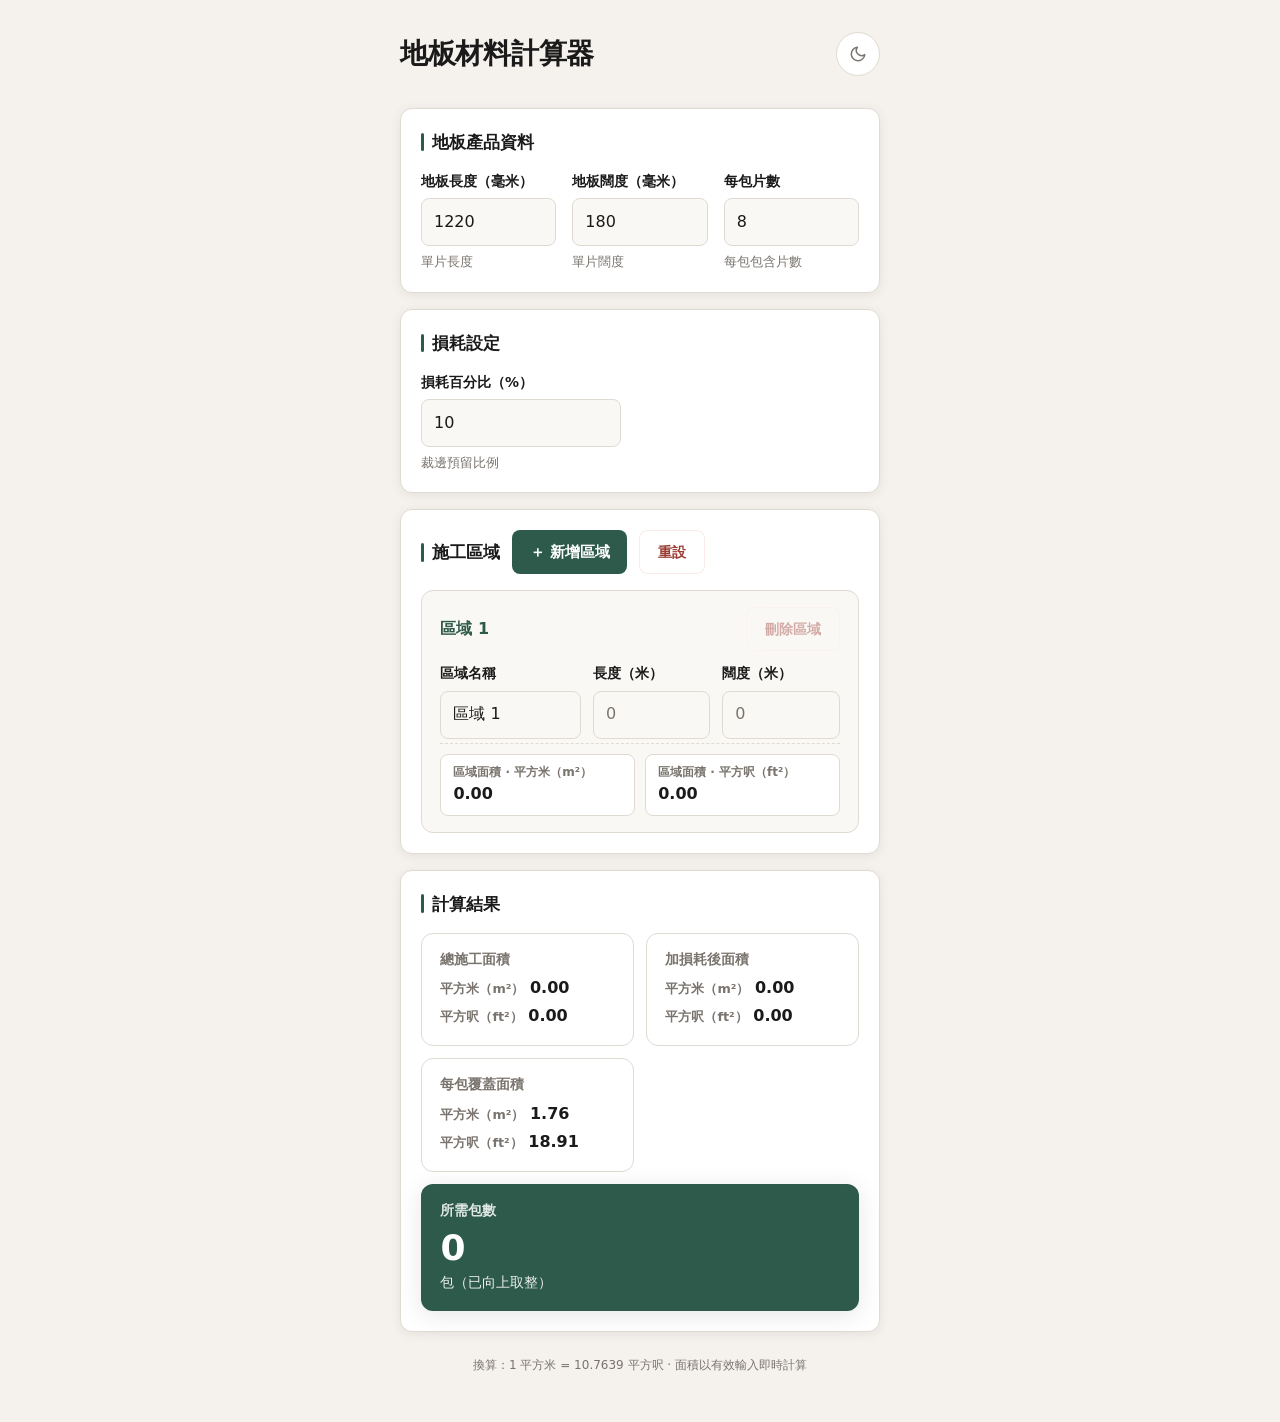
==== commit 2354288a: "style: unified clean design system for flooring calculator (v2)" ====
--- a/index.html
+++ b/index.html
@@ -5,219 +5,184 @@
   <meta name="viewport" content="width=device-width, initial-scale=1.0">
   <title>地板材料計算器</title>
   <style>
-    :root {
-      --bg: #f4f1ec; --surface: #fff; --surface-2: #faf8f5;
-      --border: #e2ddd4; --border-focus: #2d5a4a;
-      --text: #2c2926; --text-muted: #6b6560; --text-faint: #9b9590;
-      --accent: #2d5a4a; --accent-hover: #234839; --accent-soft: rgba(45,90,74,.12);
-      --danger: #9b3b32; --danger-soft: rgba(155,59,50,.1);
-      --shadow-sm: 0 2px 8px rgba(0,0,0,.06); --shadow-md: 0 4px 20px rgba(0,0,0,.08);
-      --radius: 12px; --radius-sm: 8px;
-      --font: system-ui,-apple-system,"Segoe UI","PingFang TC","Microsoft JhengHei","Noto Sans TC",sans-serif;
-    }
-    @media (prefers-color-scheme: dark) {
-      :root {
-        --bg: #1a1917; --surface: #242322; --surface-2: #2a2928;
-        --border: #3a3632; --border-focus: #4a8c73;
-        --text: #e8e4df; --text-muted: #9b9590; --text-faint: #6b6965;
-        --accent: #4a8c73; --accent-hover: #3d7962; --accent-soft: rgba(74,140,115,.15);
-        --danger: #c45b52; --danger-soft: rgba(196,91,82,.15);
-        --shadow-sm: 0 2px 8px rgba(0,0,0,.3); --shadow-md: 0 4px 20px rgba(0,0,0,.4);
-      }
-    }
     *,*::before,*::after{box-sizing:border-box}
-    body{margin:0;min-height:100vh;font-family:var(--font);font-size:16px;line-height:1.55;color:var(--text);background:var(--bg)}
-
-    .app{max-width:480px;margin:0 auto;padding:1.25rem 1rem 2rem}
-
-    .header{text-align:center;margin-bottom:1.5rem}
-    .header h1{margin:0 0 .25rem;font-size:1.5rem;font-weight:700}
-    .header p{margin:0;font-size:.95rem;color:var(--text-muted)}
-
-    .card{background:var(--surface);border:1px solid var(--border);border-radius:var(--radius);padding:1.25rem;margin-bottom:1rem}
-    .card-title{margin:0 0 1rem;font-size:1rem;font-weight:650;display:flex;align-items:center;gap:.5rem}
-    .card-title::before{content:"";width:3px;height:1em;background:var(--accent);border-radius:2px}
-
-    .field-grid{display:grid;grid-template-columns:repeat(3,1fr);gap:.875rem}
-    @media(max-width:600px){.field-grid{grid-template-columns:1fr}}
-
-    .field{display:flex;flex-direction:column;gap:.3rem}
-    .field label{font-size:.875rem;font-weight:600}
+    :root{--bg:#f5f2ed;--surface:#fff;--surface-2:#faf8f5;--text:#1a1a1a;--text-muted:#7a746e;--accent:#2d5a4a;--accent-hover:#234839;--accent-soft:#e8f0ec;--border:#e0dbd2;--border-strong:#cfc7ba;--danger:#9b3b32;--danger-soft:#fbeae8;--radius:12px;--radius-sm:8px;--shadow:0 2px 12px rgba(0,0,0,.07);--shadow-lg:0 4px 24px rgba(0,0,0,.1);--font:system-ui,-apple-system,"Segoe UI","PingFang TC","Microsoft JhengHei","Noto Sans TC",sans-serif;color-scheme:light}
+    @media(prefers-color-scheme:dark){:root:not([data-theme="light"]){--bg:#1a1917;--surface:#242322;--surface-2:#2a2928;--text:#e8e4df;--text-muted:#9b9590;--accent:#4a8c73;--accent-hover:#3d7962;--accent-soft:rgba(74,140,115,.2);--border:#3a3632;--border-strong:#4a4540;--danger:#c45b52;--danger-soft:rgba(196,91,82,.25);--shadow:0 2px 12px rgba(0,0,0,.35);--shadow-lg:0 4px 24px rgba(0,0,0,.45);color-scheme:dark}}
+    [data-theme="dark"]{--bg:#1a1917;--surface:#242322;--surface-2:#2a2928;--text:#e8e4df;--text-muted:#9b9590;--accent:#4a8c73;--accent-hover:#3d7962;--accent-soft:rgba(74,140,115,.2);--border:#3a3632;--border-strong:#4a4540;--danger:#c45b52;--danger-soft:rgba(196,91,82,.25);--shadow:0 2px 12px rgba(0,0,0,.35);--shadow-lg:0 4px 24px rgba(0,0,0,.45);color-scheme:dark}
+    body{margin:0;min-height:100vh;font-family:var(--font);font-size:16px;line-height:1.55;color:var(--text);background:var(--bg);-webkit-font-smoothing:antialiased}
+    .app{max-width:520px;margin:0 auto;padding:clamp(1rem,4vw,2rem) 1.25rem 3rem}
+    .app-header{display:flex;align-items:center;justify-content:space-between;margin-bottom:2rem}
+    .app-header h1{margin:0;font-size:clamp(1.25rem,3.5vw,1.75rem);font-weight:700;letter-spacing:-.01em;color:var(--text)}
+    .theme-toggle{width:44px;height:44px;border-radius:999px;border:1px solid var(--border);background:var(--surface);color:var(--text-muted);display:grid;place-items:center;cursor:pointer;transition:background .2s,border-color .2s,transform .12s;flex-shrink:0}
+    .theme-toggle:hover{background:var(--surface-2);border-color:var(--border-strong)}
+    .theme-toggle:active{transform:scale(.96)}
+    .card{background:var(--surface);border:1px solid var(--border);border-radius:var(--radius);padding:1.25rem;margin-bottom:1rem;box-shadow:var(--shadow)}
+    .card-title{display:flex;align-items:center;gap:.5rem;margin:0 0 1rem;font-size:1.05rem;font-weight:650;color:var(--text)}
+    .card-title::before{content:"";width:3px;height:1.1em;background:var(--accent);border-radius:2px;flex-shrink:0}
+    .field-grid{display:grid;gap:1rem}
+    @media(min-width:600px){.field-grid.grid-3{grid-template-columns:repeat(3,1fr)}}
+    .field{display:flex;flex-direction:column;gap:.35rem}
+    .field label{font-size:.875rem;font-weight:600;color:var(--text)}
     .field .hint{font-size:.8rem;color:var(--text-muted)}
-
-    input[type="number"],input[type="text"]{
-      width:100%;padding:.6rem .75rem;font:inherit;font-size:1rem;
-      color:var(--text);background:var(--surface-2);border:1px solid var(--border);border-radius:var(--radius-sm);
-      transition:border-color .15s,box-shadow .15s;
-    }
-    input:focus{outline:none;border-color:var(--border-focus);box-shadow:0 0 0 3px var(--accent-soft)}
-
-    .btn-row{display:flex;gap:.5rem;margin-top:.75rem;flex-wrap:wrap}
-    .btn{
-      display:inline-flex;align-items:center;justify-content:center;gap:.3rem;
-      padding:.55rem 1rem;font:inherit;font-size:.95rem;font-weight:600;
-      border:none;border-radius:var(--radius-sm);cursor:pointer;
-      transition:background .15s,transform .08s;
-    }
-    .btn:active{transform:scale(.97)}
+    .input{width:100%;min-height:48px;padding:.65rem .75rem;font:inherit;font-size:1rem;color:var(--text);background:var(--surface-2);border:1px solid var(--border);border-radius:var(--radius-sm);transition:border-color .2s,box-shadow .2s,background .2s}
+    .input:hover{border-color:var(--border-strong)}
+    .input:focus{outline:none;border-color:var(--accent);background:var(--surface);box-shadow:0 0 0 3px var(--accent-soft)}
+    .input::placeholder{color:var(--text-muted)}
+    .waste-field{max-width:200px}
+    .areas-header{display:flex;flex-wrap:wrap;align-items:center;gap:.75rem;margin-bottom:1rem}
+    .areas-header .card-title{margin:0}
+    .btn{display:inline-flex;align-items:center;justify-content:center;gap:.35rem;padding:.6rem 1.1rem;font:inherit;font-size:.95rem;font-weight:600;border:none;border-radius:var(--radius-sm);cursor:pointer;transition:background .2s,transform .12s,box-shadow .2s;min-height:44px;white-space:nowrap}
+    .btn:active{transform:scale(.98)}
     .btn-primary{background:var(--accent);color:#fff}
     .btn-primary:hover{background:var(--accent-hover)}
-    .btn-ghost{background:transparent;color:var(--danger);border:1px solid var(--danger-soft);font-size:.85rem;padding:.4rem .7rem}
+    .btn-primary:focus-visible{outline:2px solid var(--accent);outline-offset:2px}
+    .btn-ghost{background:transparent;color:var(--danger);border:1px solid var(--danger-soft);font-size:.85rem}
     .btn-ghost:hover{background:var(--danger-soft)}
     .btn-ghost:disabled{opacity:.4;cursor:not-allowed;pointer-events:none}
-
-    .areas-header{display:flex;align-items:center;justify-content:space-between;gap:.5rem;margin-bottom:.75rem}
-    .areas-header .card-title{margin:0}
-
-    .areas-list{display:flex;flex-direction:column;gap:.75rem}
-    .area-card{background:var(--surface-2);border:1px solid var(--border);border-radius:var(--radius);padding:1rem}
-    .area-card-head{display:flex;align-items:center;justify-content:space-between;margin-bottom:.75rem}
-    .area-card-head h3{margin:0;font-size:.95rem;font-weight:650;color:var(--accent)}
-
-    .area-fields{display:grid;grid-template-columns:1fr 1fr 1fr;gap:.75rem;margin-bottom:.75rem}
-    @media(max-width:640px){.area-fields{grid-template-columns:1fr}}
-
-    .area-subtotal{display:grid;grid-template-columns:1fr 1fr;gap:.5rem;padding-top:.6rem;border-top:1px dashed var(--border)}
+    .areas-list{display:flex;flex-direction:column;gap:.85rem}
+    .area-card{background:var(--surface-2);border:1px solid var(--border);border-radius:var(--radius);padding:1rem 1.15rem;transition:box-shadow .2s}
+    .area-card:focus-within{box-shadow:var(--shadow);border-color:var(--border-strong)}
+    .area-card-head{display:flex;flex-wrap:wrap;align-items:center;justify-content:space-between;gap:.5rem;margin-bottom:.75rem}
+    .area-card-head h3{margin:0;font-size:1rem;font-weight:650;color:var(--accent)}
+    .area-fields{display:grid;gap:.75rem}
+    @media(min-width:640px){.area-fields{grid-template-columns:1.2fr 1fr 1fr}}
+    .area-subtotal{display:grid;grid-template-columns:1fr 1fr;gap:.65rem;padding-top:.65rem;border-top:1px dashed var(--border);margin-top:.25rem}
     @media(max-width:480px){.area-subtotal{grid-template-columns:1fr}}
-
-    .subtotal-box{background:var(--surface);border:1px solid var(--border);border-radius:var(--radius-sm);padding:.5rem .6rem}
+    .subtotal-box{background:var(--surface);border:1px solid var(--border);border-radius:var(--radius-sm);padding:.5rem .75rem}
     .subtotal-box .label{font-size:.75rem;font-weight:600;color:var(--text-muted)}
-    .subtotal-box .value{font-size:1rem;font-weight:700;font-variant-numeric:tabular-nums}
-
-    .waste-field{max-width:200px}
-
-    .result-card{background:var(--surface);border:1px solid var(--border);border-radius:var(--radius);padding:.85rem 1rem;margin-bottom:.5rem}
-    .result-label{font-size:.85rem;font-weight:600;color:var(--text-muted);margin-bottom:.4rem}
-    .dual{display:flex;flex-direction:column;gap:.15rem}
-    .dual span{font-size:.95rem;font-weight:700;font-variant-numeric:tabular-nums}
-    .dual .unit{font-size:.8rem;font-weight:600;color:var(--text-muted)}
-
-    .result-card.highlight{background:var(--accent);color:#fff;border-color:transparent}
+    .subtotal-box .value{font-size:1rem;font-weight:700;color:var(--text);font-variant-numeric:tabular-nums}
+    .results-grid{display:grid;gap:.75rem}
+    @media(min-width:600px){.results-grid{grid-template-columns:1fr 1fr}}
+    .result-card{background:var(--surface);border:1px solid var(--border);border-radius:var(--radius);padding:1rem 1.15rem;min-height:100%}
+    .result-card .result-label{font-size:.875rem;font-weight:600;color:var(--text-muted);margin-bottom:.5rem;line-height:1.35}
+    .result-card .dual{display:flex;flex-direction:column;gap:.2rem}
+    .result-card .dual span{font-size:1rem;font-weight:700;font-variant-numeric:tabular-nums;color:var(--text)}
+    .result-card .dual .unit{font-size:.8rem;font-weight:600;color:var(--text-muted)}
+    .result-card.highlight{background:var(--accent);border-color:transparent;color:#fff;box-shadow:var(--shadow-lg)}
     .result-card.highlight .result-label{color:rgba(255,255,255,.85)}
-    .result-card.highlight .pack-value{font-size:2rem;font-weight:800;line-height:1.1;font-variant-numeric:tabular-nums}
-    .result-card.highlight .pack-unit{font-size:.85rem;opacity:.9;margin-top:.2rem}
+    .result-card.highlight .pack-value{font-size:2.25rem;font-weight:800;line-height:1.1;font-variant-numeric:tabular-nums}
+    .result-card.highlight .pack-unit{font-size:.9rem;opacity:.9;margin-top:.25rem}
     .result-card.placeholder .dual span,.result-card.placeholder .pack-value{color:var(--text-muted);font-weight:600}
-
-    .footer-note{text-align:center;margin-top:1.25rem;font-size:.75rem;color:var(--text-muted)}
-
-    @media print{
-      body{background:#fff}.btn{display:none}
-      .card,.area-card{box-shadow:none;border:1px solid #ccc}
-      input{border:none;padding:0;background:transparent}
-      .result-card.highlight{background:#eee;color:#000;border:1px solid #ccc}
-      .result-card.highlight .result-label,.result-card.highlight .pack-unit{color:#333}
-      .footer-note{display:none}
-    }
+    @media(min-width:600px){.result-card.highlight{grid-column:span 2}}
+    .app-footer{text-align:center;margin-top:1.5rem;font-size:.75rem;color:var(--text-muted)}
+    .sr-only{position:absolute;width:1px;height:1px;padding:0;margin:-1px;overflow:hidden;clip:rect(0,0,0,0);border:0}
+    @media print{body{background:#fff!important;color:#000!important}.theme-toggle,.btn-ghost{display:none!important}.card,.area-card{box-shadow:none!important;border:1px solid #ccc!important;break-inside:avoid}.input{border:none;padding:0;background:transparent;font-size:.9rem}.result-card.highlight{background:#eee!important;color:#000!important;border-color:#ccc!important}.result-card.highlight .result-label{color:#333!important}.app-footer{display:none}}
   </style>
 </head>
 <body>
   <div class="app">
-    <header class="header">
+    <header class="app-header">
       <h1>地板材料計算器</h1>
-      <p>輸入地板規格及施工區域尺寸，自動計算所需面積與包數。</p>
+      <button class="theme-toggle" data-theme-toggle aria-label="切換深淺色模式">
+        <svg width="18" height="18" viewBox="0 0 24 24" fill="none" stroke="currentColor" stroke-width="2" stroke-linecap="round" stroke-linejoin="round"><path d="M21 12.79A9 9 0 1 1 11.21 3 7 7 0 0 0 21 12.79z"/></svg>
+      </button>
     </header>
 
-    <section class="card" aria-labelledby="product-heading">
-      <h2 class="card-title" id="product-heading">地板產品資料</h2>
-      <div class="field-grid">
-        <div class="field">
-          <label for="plank-length">地板長度（毫米）</label>
-          <input type="number" id="plank-length" min="0" step="1" value="1220" inputmode="decimal">
-          <span class="hint">單片長度</span>
-        </div>
-        <div class="field">
-          <label for="plank-width">地板闊度（毫米）</label>
-          <input type="number" id="plank-width" min="0" step="1" value="180" inputmode="decimal">
-          <span class="hint">單片闊度</span>
-        </div>
-        <div class="field">
-          <label for="pieces-per-pack">每包片數</label>
-          <input type="number" id="pieces-per-pack" min="0" step="1" value="8" inputmode="numeric">
-          <span class="hint">每包包含片數</span>
-        </div>
-      </div>
-    </section>
-
-    <section class="card" aria-labelledby="waste-heading">
-      <h2 class="card-title" id="waste-heading">損耗設定</h2>
-      <div class="field waste-field">
-        <label for="waste-percent">損耗百分比（%）</label>
-        <input type="number" id="waste-percent" min="0" step="0.1" value="10" inputmode="decimal">
-        <span class="hint">裁邊預留比例</span>
-      </div>
-    </section>
-
-    <section class="card" aria-labelledby="areas-heading">
-      <div class="areas-header">
-        <h2 class="card-title" id="areas-heading">施工區域</h2>
-        <button type="button" class="btn btn-primary" id="add-area-btn">＋ 新增區域</button>
-        <button type="button" class="btn btn-ghost" id="reset-btn">重設</button>
-      </div>
-      <div class="areas-list" id="areas-list" role="list"></div>
-    </section>
-
-    <section aria-labelledby="results-heading" aria-live="polite">
-      <div class="card">
+    <main class="app-main">
+      <section class="card" aria-labelledby="product-heading">
+        <h2 class="card-title" id="product-heading">地板產品資料</h2>
+        <div class="field-grid grid-3">
+          <div class="field">
+            <label for="plank-length">地板長度（毫米）</label>
+            <input type="number" id="plank-length" class="input" min="0" step="1" placeholder="例如 1220" value="1220" inputmode="decimal">
+            <span class="hint">單片長度</span>
+          </div>
+          <div class="field">
+            <label for="plank-width">地板闊度（毫米）</label>
+            <input type="number" id="plank-width" class="input" min="0" step="1" placeholder="例如 180" value="180" inputmode="decimal">
+            <span class="hint">單片闊度</span>
+          </div>
+          <div class="field">
+            <label for="pieces-per-pack">每包片數</label>
+            <input type="number" id="pieces-per-pack" class="input" min="0" step="1" placeholder="例如 8" value="8" inputmode="numeric">
+            <span class="hint">每包包含片數</span>
+          </div>
+        </div>
+      </section>
+
+      <section class="card" aria-labelledby="waste-heading">
+        <h2 class="card-title" id="waste-heading">損耗設定</h2>
+        <div class="field waste-field">
+          <label for="waste-percent">損耗百分比（%）</label>
+          <input type="number" id="waste-percent" class="input" min="0" step="0.1" value="10" inputmode="decimal">
+          <span class="hint">裁邊預留比例</span>
+        </div>
+      </section>
+
+      <section class="card" aria-labelledby="areas-heading">
+        <div class="areas-header">
+          <h2 class="card-title" id="areas-heading">施工區域</h2>
+          <button type="button" class="btn btn-primary" id="add-area-btn" aria-label="新增施工區域">＋ 新增區域</button>
+          <button type="button" class="btn btn-ghost" id="reset-btn" aria-label="重設所有數值">重設</button>
+        </div>
+        <div class="areas-list" id="areas-list" role="list"></div>
+      </section>
+
+      <section class="card" aria-labelledby="results-heading" aria-live="polite">
         <h2 class="card-title" id="results-heading">計算結果</h2>
-        <div class="result-card" id="result-total-area">
-          <div class="result-label">總施工面積</div>
-          <div class="dual">
-            <span><span class="unit">m²</span> <span data-m2>0.00</span></span>
-            <span><span class="unit">ft²</span> <span data-ft2>0.00</span></span>
-          </div>
-        </div>
-        <div class="result-card" id="result-waste-area">
-          <div class="result-label">加損耗後面積</div>
-          <div class="dual">
-            <span><span class="unit">m²</span> <span data-m2>0.00</span></span>
-            <span><span class="unit">ft²</span> <span data-ft2>0.00</span></span>
-          </div>
-        </div>
-        <div class="result-card" id="result-pack-coverage">
-          <div class="result-label">每包覆蓋面積</div>
-          <div class="dual">
-            <span><span class="unit">m²</span> <span data-m2>0.00</span></span>
-            <span><span class="unit">ft²</span> <span data-ft2>0.00</span></span>
-          </div>
-        </div>
-        <div class="result-card highlight" id="result-packs">
-          <div class="result-label">所需包數</div>
-          <div class="pack-value" data-packs>0</div>
-          <div class="pack-unit">包（已向上取整）</div>
-        </div>
-      </div>
-    </section>
-
-    <p class="footer-note">1 m² = 10.7639 ft² · 面積即時計算</p>
+        <div class="results-grid">
+          <div class="result-card" id="result-total-area">
+            <div class="result-label">總施工面積</div>
+            <div class="dual">
+              <span><span class="unit">平方米（m²）</span> <span data-m2>0.00</span></span>
+              <span><span class="unit">平方呎（ft²）</span> <span data-ft2>0.00</span></span>
+            </div>
+          </div>
+          <div class="result-card" id="result-waste-area">
+            <div class="result-label">加損耗後面積</div>
+            <div class="dual">
+              <span><span class="unit">平方米（m²）</span> <span data-m2>0.00</span></span>
+              <span><span class="unit">平方呎（ft²）</span> <span data-ft2>0.00</span></span>
+            </div>
+          </div>
+          <div class="result-card" id="result-pack-coverage">
+            <div class="result-label">每包覆蓋面積</div>
+            <div class="dual">
+              <span><span class="unit">平方米（m²）</span> <span data-m2>0.00</span></span>
+              <span><span class="unit">平方呎（ft²）</span> <span data-ft2>0.00</span></span>
+            </div>
+          </div>
+          <div class="result-card highlight" id="result-packs">
+            <div class="result-label">所需包數</div>
+            <div class="pack-value" data-packs>0</div>
+            <div class="pack-unit">包（已向上取整）</div>
+          </div>
+        </div>
+      </section>
+    </main>
+
+    <footer class="app-footer">
+      換算：1 平方米 = 10.7639 平方呎 · 面積以有效輸入即時計算
+    </footer>
   </div>
 
   <template id="area-card-template">
     <article class="area-card" role="listitem" data-area-id="">
       <div class="area-card-head">
         <h3 class="area-title"></h3>
-        <button type="button" class="btn btn-ghost remove-area-btn">刪除</button>
+        <button type="button" class="btn btn-ghost remove-area-btn">刪除區域</button>
       </div>
       <div class="area-fields">
         <div class="field">
           <label class="area-name-label">區域名稱</label>
-          <input type="text" class="area-name" placeholder="例如 客廳" maxlength="40">
+          <input type="text" class="input area-name" placeholder="例如 客廳" maxlength="40">
         </div>
         <div class="field">
           <label class="area-length-label">長度（米）</label>
-          <input type="number" class="area-length" min="0" step="0.01" placeholder="0" inputmode="decimal">
+          <input type="number" class="input area-length" min="0" step="0.01" placeholder="0" inputmode="decimal">
         </div>
         <div class="field">
           <label class="area-width-label">闊度（米）</label>
-          <input type="number" class="area-width" min="0" step="0.01" placeholder="0" inputmode="decimal">
+          <input type="number" class="input area-width" min="0" step="0.01" placeholder="0" inputmode="decimal">
         </div>
       </div>
       <div class="area-subtotal" aria-label="區域面積">
         <div class="subtotal-box">
-          <div class="label">m²</div>
+          <div class="label">區域面積 · 平方米（m²）</div>
           <div class="value area-m2">0.00</div>
         </div>
         <div class="subtotal-box">
-          <div class="label">ft²</div>
+          <div class="label">區域面積 · 平方呎（ft²）</div>
           <div class="value area-ft2">0.00</div>
         </div>
       </div>
@@ -227,7 +192,9 @@
   <script>
     (function () {
       "use strict";
+
       const M2_TO_FT2 = 10.763910416709722;
+
       const plankLengthEl = document.getElementById("plank-length");
       const plankWidthEl = document.getElementById("plank-width");
       const piecesPerPackEl = document.getElementById("pieces-per-pack");
@@ -235,84 +202,186 @@
       const areasListEl = document.getElementById("areas-list");
       const addAreaBtn = document.getElementById("add-area-btn");
       const areaTemplate = document.getElementById("area-card-template");
+
       let areaCounter = 0;
-      function parseNonNegative(v) { const n = parseFloat(v); return (Number.isNaN(n) || n < 0) ? 0 : n; }
-      function formatArea(m2) { return m2.toLocaleString("zh-Hant", { minimumFractionDigits: 2, maximumFractionDigits: 2 }); }
-      function m2ToFt2(m2) { return m2 * M2_TO_FT2; }
-      function setDualUnits(c, m2) {
-        const m = c.querySelector("[data-m2]"), f = c.querySelector("[data-ft2]");
-        if (m) m.textContent = formatArea(m2);
-        if (f) f.textContent = formatArea(m2ToFt2(m2));
-      }
-      function clampInput(el) { if (el.value === "" || el.value === "-") return; const n = parseFloat(el.value); if (!Number.isNaN(n) && n < 0) el.value = "0"; }
-      function getPlankAreaM2() { return (parseNonNegative(plankLengthEl.value) / 1000) * (parseNonNegative(plankWidthEl.value) / 1000); }
-      function getPackCoverageM2() { return getPlankAreaM2() * parseNonNegative(piecesPerPackEl.value); }
+
+      function parseNonNegative(value) {
+        const n = parseFloat(value);
+        if (Number.isNaN(n) || n < 0) return 0;
+        return n;
+      }
+
+      function formatArea(m2) {
+        return m2.toLocaleString("zh-Hant", { minimumFractionDigits: 2, maximumFractionDigits: 2 });
+      }
+
+      function m2ToFt2(m2) {
+        return m2 * M2_TO_FT2;
+      }
+
+      function setDualUnits(container, m2) {
+        const m2El = container.querySelector("[data-m2]");
+        const ft2El = container.querySelector("[data-ft2]");
+        if (m2El) m2El.textContent = formatArea(m2);
+        if (ft2El) ft2El.textContent = formatArea(m2ToFt2(m2));
+      }
+
+      function clampInput(el) {
+        if (el.value === "" || el.value === "-") return;
+        const n = parseFloat(el.value);
+        if (!Number.isNaN(n) && n < 0) el.value = "0";
+      }
+
+      function getPlankAreaM2() {
+        const lengthMm = parseNonNegative(plankLengthEl.value);
+        const widthMm = parseNonNegative(plankWidthEl.value);
+        const lengthM = lengthMm / 1000;
+        const widthM = widthMm / 1000;
+        return lengthM * widthM;
+      }
+
+      function getPackCoverageM2() {
+        const plankArea = getPlankAreaM2();
+        const pieces = parseNonNegative(piecesPerPackEl.value);
+        return plankArea * pieces;
+      }
+
       function collectAreas() {
-        const cards = areasListEl.querySelectorAll(".area-card"); let totalM2 = 0;
+        const cards = areasListEl.querySelectorAll(".area-card");
+        let totalM2 = 0;
+        const areas = [];
+
         cards.forEach(function (card) {
-          const subM2 = parseNonNegative(card.querySelector(".area-length").value) * parseNonNegative(card.querySelector(".area-width").value);
+          const length = parseNonNegative(card.querySelector(".area-length").value);
+          const width = parseNonNegative(card.querySelector(".area-width").value);
+          const subM2 = length * width;
           totalM2 += subM2;
-          const m = card.querySelector(".area-m2"), f = card.querySelector(".area-ft2");
-          if (m) m.textContent = formatArea(subM2);
-          if (f) f.textContent = formatArea(m2ToFt2(subM2));
-        });
-        return totalM2;
-      }
+
+          const m2El = card.querySelector(".area-m2");
+          const ft2El = card.querySelector(".area-ft2");
+          if (m2El) m2El.textContent = formatArea(subM2);
+          if (ft2El) ft2El.textContent = formatArea(m2ToFt2(subM2));
+
+          areas.push({ card, subM2 });
+        });
+
+        return { totalM2, areas };
+      }
+
       function updateResults() {
-        const totalM2 = collectAreas(), wastePct = parseNonNegative(wastePercentEl.value);
-        const packCoverage = getPackCoverageM2(), withWaste = totalM2 * (1 + wastePct / 100);
-        let packs = 0, isPlaceholder = false;
-        if (packCoverage > 0 && withWaste > 0) packs = Math.ceil(withWaste / packCoverage);
-        else if (packCoverage <= 0 && withWaste > 0) isPlaceholder = true;
+        const { totalM2 } = collectAreas();
+        const wastePct = parseNonNegative(wastePercentEl.value);
+        const packCoverage = getPackCoverageM2();
+        const withWaste = totalM2 * (1 + wastePct / 100);
+
+        let packs = 0;
+        let isPlaceholder = false;
+        if (packCoverage > 0 && withWaste > 0) {
+          packs = Math.ceil(withWaste / packCoverage);
+        } else if (packCoverage <= 0 && withWaste > 0) {
+          isPlaceholder = true;
+        }
+
         setDualUnits(document.getElementById("result-total-area"), totalM2);
         setDualUnits(document.getElementById("result-waste-area"), withWaste);
         setDualUnits(document.getElementById("result-pack-coverage"), packCoverage);
+
         const packsEl = document.querySelector("#result-packs [data-packs]");
         const packsCard = document.getElementById("result-packs");
         packsCard.classList.toggle("placeholder", isPlaceholder);
-        if (packsEl) packsEl.textContent = isPlaceholder ? "—" : String(packs);
-      }
+        if (packsEl) {
+          packsEl.textContent = isPlaceholder ? "—" : String(packs);
+        }
+      }
+
       function bindAreaCard(card) {
-        card.querySelectorAll("input").forEach(function (inp) {
-          inp.addEventListener("input", function () { clampInput(inp); updateResults(); });
-        });
-        card.querySelector(".remove-area-btn").addEventListener("click", function () {
-          if (areasListEl.querySelectorAll(".area-card").length <= 1) return;
-          card.remove(); renumberAreas(); updateRemoveButtons(); updateResults();
-        });
-      }
+        const inputs = card.querySelectorAll("input");
+        inputs.forEach(function (input) {
+          input.addEventListener("input", function () {
+            clampInput(input);
+            updateResults();
+          });
+        });
+
+        const removeBtn = card.querySelector(".remove-area-btn");
+        removeBtn.addEventListener("click", function () {
+          const count = areasListEl.querySelectorAll(".area-card").length;
+          if (count <= 1) return;
+          card.remove();
+          renumberAreas();
+          updateRemoveButtons();
+          updateResults();
+        });
+      }
+
       function renumberAreas() {
-        areasListEl.querySelectorAll(".area-card").forEach(function (card, i) {
-          const n = i + 1, t = card.querySelector(".area-title"), ni = card.querySelector(".area-name");
-          if (t) t.textContent = "區域 " + n;
-          if (ni && !ni.dataset.userNamed && (!ni.value || ni.value.match(/^區域 \d+$/))) {
-            ni.value = "區域 " + n; ni.placeholder = "區域 " + n;
+        const cards = areasListEl.querySelectorAll(".area-card");
+        cards.forEach(function (card, index) {
+          const num = index + 1;
+          const title = card.querySelector(".area-title");
+          const nameInput = card.querySelector(".area-name");
+          if (title) title.textContent = "區域 " + num;
+          if (nameInput && !nameInput.dataset.userNamed) {
+            const defaultName = "區域 " + num;
+            if (!nameInput.value || nameInput.value.match(/^區域 \d+$/)) {
+              nameInput.value = defaultName;
+              nameInput.placeholder = defaultName;
+            }
           }
-          card.setAttribute("aria-label", "施工區域 " + n);
-        });
-      }
+          card.setAttribute("aria-label", "施工區域 " + num);
+        });
+      }
+
       function updateRemoveButtons() {
-        const c = areasListEl.querySelectorAll(".area-card").length;
-        areasListEl.querySelectorAll(".remove-area-btn").forEach(function (b) { b.disabled = c <= 1; });
-      }
+        const count = areasListEl.querySelectorAll(".area-card").length;
+        areasListEl.querySelectorAll(".remove-area-btn").forEach(function (btn) {
+          btn.disabled = count <= 1;
+        });
+      }
+
       function createAreaCard() {
-        areaCounter++;
-        const clone = areaTemplate.content.cloneNode(true), card = clone.querySelector(".area-card");
+        areaCounter += 1;
+        const clone = areaTemplate.content.cloneNode(true);
+        const card = clone.querySelector(".area-card");
         card.dataset.areaId = String(areaCounter);
-        const ni = card.querySelector(".area-name");
-        ni.addEventListener("input", function () { ni.dataset.userNamed = ni.value.trim() ? "1" : ""; updateResults(); });
+
+        const nameInput = card.querySelector(".area-name");
+        nameInput.addEventListener("input", function () {
+          nameInput.dataset.userNamed = nameInput.value.trim() ? "1" : "";
+          updateResults();
+        });
+
         areasListEl.appendChild(clone);
-        bindAreaCard(areasListEl.lastElementChild); renumberAreas(); updateRemoveButtons(); updateResults();
-      }
+        const mounted = areasListEl.lastElementChild;
+        bindAreaCard(mounted);
+        renumberAreas();
+        updateRemoveButtons();
+        updateResults();
+        return mounted;
+      }
+
       [plankLengthEl, plankWidthEl, piecesPerPackEl, wastePercentEl].forEach(function (el) {
-        el.addEventListener("input", function () { clampInput(el); updateResults(); });
+        el.addEventListener("input", function () {
+          clampInput(el);
+          updateResults();
+        });
       });
-      addAreaBtn.addEventListener("click", function () { createAreaCard(); });
-      document.getElementById("reset-btn").addEventListener("click", function () {
-        plankLengthEl.value = "1220"; plankWidthEl.value = "180";
-        piecesPerPackEl.value = "8"; wastePercentEl.value = "0";
-        areasListEl.innerHTML = ""; areaCounter = 0; createAreaCard();
+
+      addAreaBtn.addEventListener("click", function () {
+        createAreaCard();
       });
+
+      const resetBtn = document.getElementById("reset-btn");
+      resetBtn.addEventListener("click", function () {
+        plankLengthEl.value = "1220";
+        plankWidthEl.value = "180";
+        piecesPerPackEl.value = "8";
+        wastePercentEl.value = "0";
+        areasListEl.innerHTML = "";
+        areaCounter = 0;
+        createAreaCard();
+      });
+
       createAreaCard();
     })();
   </script>
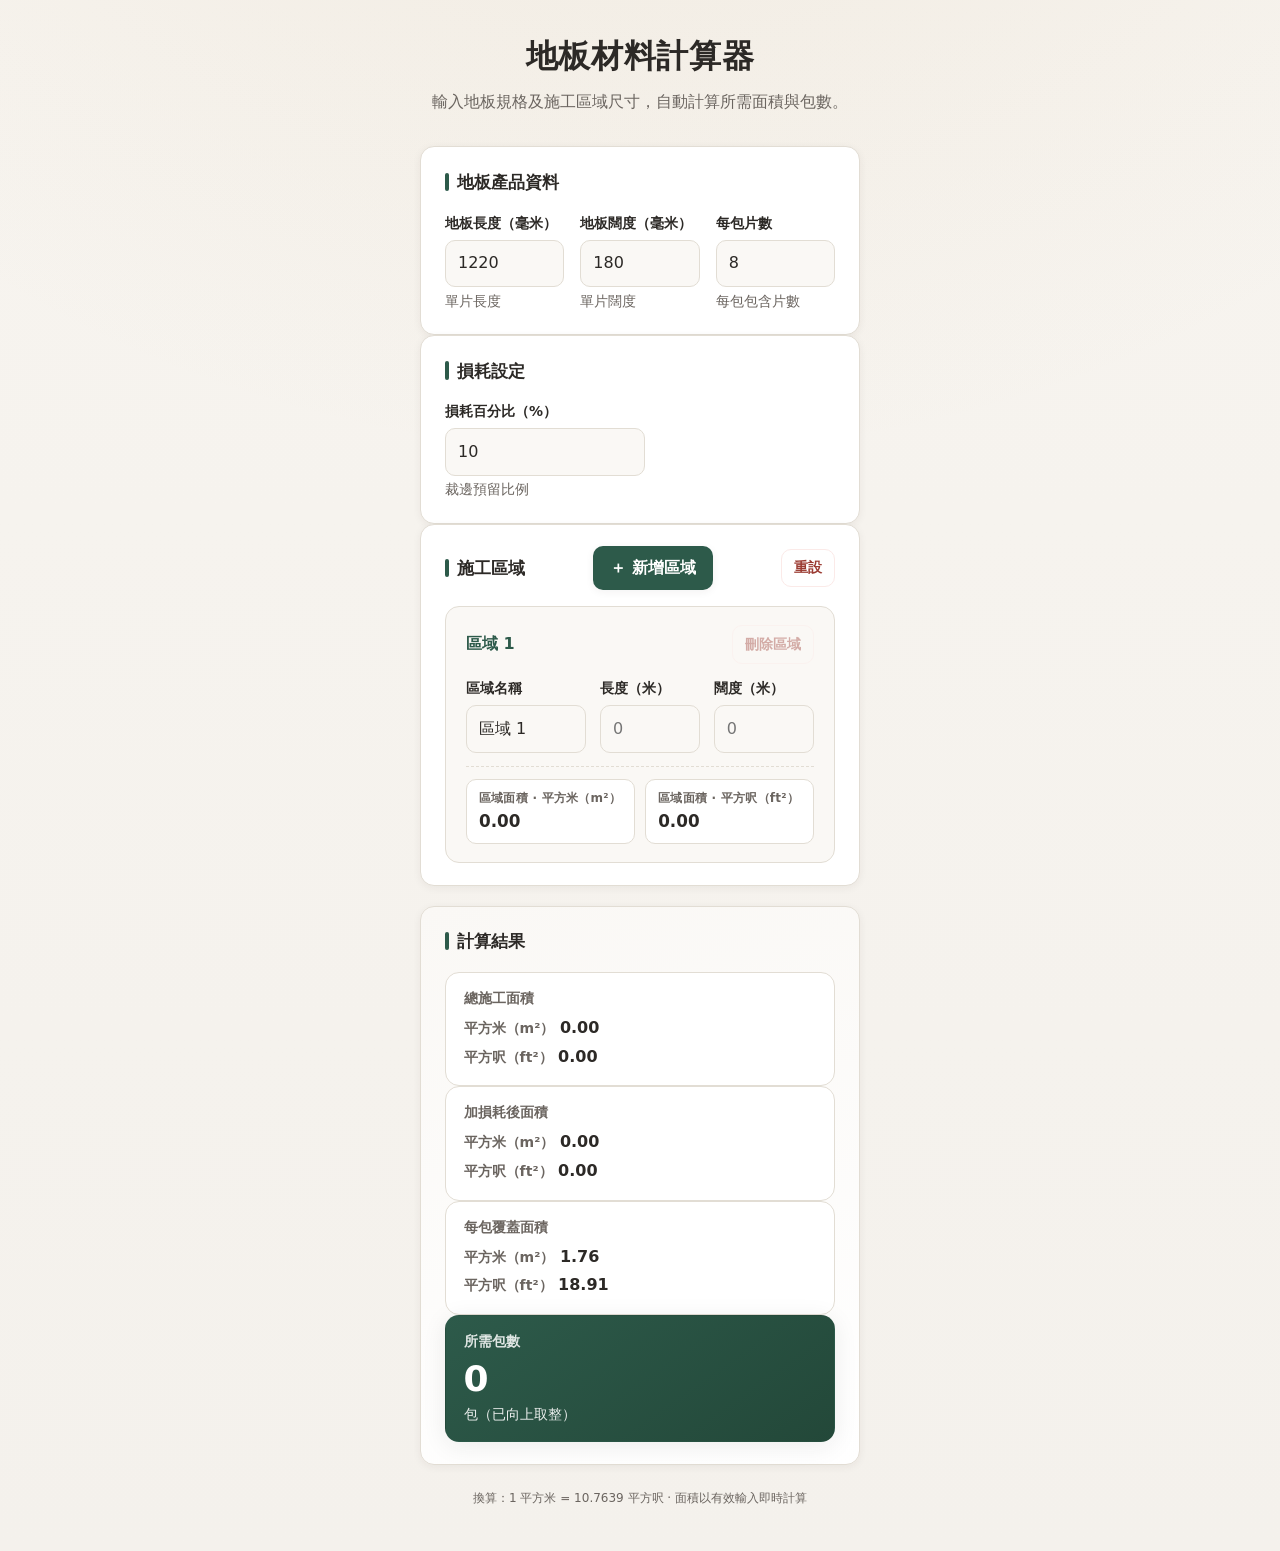
==== commit e1166a79: "fix(flooring): restore forest-green accent palette, replacing teal regression PR #5 (style/flooring/" ====
--- a/index.html
+++ b/index.html
@@ -5,97 +5,472 @@
   <meta name="viewport" content="width=device-width, initial-scale=1.0">
   <title>地板材料計算器</title>
   <style>
-    *,*::before,*::after{box-sizing:border-box}
-    :root{--bg:#f5f2ed;--surface:#fff;--surface-2:#faf8f5;--text:#1a1a1a;--text-muted:#7a746e;--accent:#2d5a4a;--accent-hover:#234839;--accent-soft:#e8f0ec;--border:#e0dbd2;--border-strong:#cfc7ba;--danger:#9b3b32;--danger-soft:#fbeae8;--radius:12px;--radius-sm:8px;--shadow:0 2px 12px rgba(0,0,0,.07);--shadow-lg:0 4px 24px rgba(0,0,0,.1);--font:system-ui,-apple-system,"Segoe UI","PingFang TC","Microsoft JhengHei","Noto Sans TC",sans-serif;color-scheme:light}
-    @media(prefers-color-scheme:dark){:root:not([data-theme="light"]){--bg:#1a1917;--surface:#242322;--surface-2:#2a2928;--text:#e8e4df;--text-muted:#9b9590;--accent:#4a8c73;--accent-hover:#3d7962;--accent-soft:rgba(74,140,115,.2);--border:#3a3632;--border-strong:#4a4540;--danger:#c45b52;--danger-soft:rgba(196,91,82,.25);--shadow:0 2px 12px rgba(0,0,0,.35);--shadow-lg:0 4px 24px rgba(0,0,0,.45);color-scheme:dark}}
-    [data-theme="dark"]{--bg:#1a1917;--surface:#242322;--surface-2:#2a2928;--text:#e8e4df;--text-muted:#9b9590;--accent:#4a8c73;--accent-hover:#3d7962;--accent-soft:rgba(74,140,115,.2);--border:#3a3632;--border-strong:#4a4540;--danger:#c45b52;--danger-soft:rgba(196,91,82,.25);--shadow:0 2px 12px rgba(0,0,0,.35);--shadow-lg:0 4px 24px rgba(0,0,0,.45);color-scheme:dark}
-    body{margin:0;min-height:100vh;font-family:var(--font);font-size:16px;line-height:1.55;color:var(--text);background:var(--bg);-webkit-font-smoothing:antialiased}
-    .app{max-width:520px;margin:0 auto;padding:clamp(1rem,4vw,2rem) 1.25rem 3rem}
-    .app-header{display:flex;align-items:center;justify-content:space-between;margin-bottom:2rem}
-    .app-header h1{margin:0;font-size:clamp(1.25rem,3.5vw,1.75rem);font-weight:700;letter-spacing:-.01em;color:var(--text)}
-    .theme-toggle{width:44px;height:44px;border-radius:999px;border:1px solid var(--border);background:var(--surface);color:var(--text-muted);display:grid;place-items:center;cursor:pointer;transition:background .2s,border-color .2s,transform .12s;flex-shrink:0}
-    .theme-toggle:hover{background:var(--surface-2);border-color:var(--border-strong)}
-    .theme-toggle:active{transform:scale(.96)}
-    .card{background:var(--surface);border:1px solid var(--border);border-radius:var(--radius);padding:1.25rem;margin-bottom:1rem;box-shadow:var(--shadow)}
-    .card-title{display:flex;align-items:center;gap:.5rem;margin:0 0 1rem;font-size:1.05rem;font-weight:650;color:var(--text)}
-    .card-title::before{content:"";width:3px;height:1.1em;background:var(--accent);border-radius:2px;flex-shrink:0}
-    .field-grid{display:grid;gap:1rem}
-    @media(min-width:600px){.field-grid.grid-3{grid-template-columns:repeat(3,1fr)}}
-    .field{display:flex;flex-direction:column;gap:.35rem}
-    .field label{font-size:.875rem;font-weight:600;color:var(--text)}
-    .field .hint{font-size:.8rem;color:var(--text-muted)}
-    .input{width:100%;min-height:48px;padding:.65rem .75rem;font:inherit;font-size:1rem;color:var(--text);background:var(--surface-2);border:1px solid var(--border);border-radius:var(--radius-sm);transition:border-color .2s,box-shadow .2s,background .2s}
-    .input:hover{border-color:var(--border-strong)}
-    .input:focus{outline:none;border-color:var(--accent);background:var(--surface);box-shadow:0 0 0 3px var(--accent-soft)}
-    .input::placeholder{color:var(--text-muted)}
-    .waste-field{max-width:200px}
-    .areas-header{display:flex;flex-wrap:wrap;align-items:center;gap:.75rem;margin-bottom:1rem}
-    .areas-header .card-title{margin:0}
-    .btn{display:inline-flex;align-items:center;justify-content:center;gap:.35rem;padding:.6rem 1.1rem;font:inherit;font-size:.95rem;font-weight:600;border:none;border-radius:var(--radius-sm);cursor:pointer;transition:background .2s,transform .12s,box-shadow .2s;min-height:44px;white-space:nowrap}
-    .btn:active{transform:scale(.98)}
-    .btn-primary{background:var(--accent);color:#fff}
-    .btn-primary:hover{background:var(--accent-hover)}
-    .btn-primary:focus-visible{outline:2px solid var(--accent);outline-offset:2px}
-    .btn-ghost{background:transparent;color:var(--danger);border:1px solid var(--danger-soft);font-size:.85rem}
-    .btn-ghost:hover{background:var(--danger-soft)}
-    .btn-ghost:disabled{opacity:.4;cursor:not-allowed;pointer-events:none}
-    .areas-list{display:flex;flex-direction:column;gap:.85rem}
-    .area-card{background:var(--surface-2);border:1px solid var(--border);border-radius:var(--radius);padding:1rem 1.15rem;transition:box-shadow .2s}
-    .area-card:focus-within{box-shadow:var(--shadow);border-color:var(--border-strong)}
-    .area-card-head{display:flex;flex-wrap:wrap;align-items:center;justify-content:space-between;gap:.5rem;margin-bottom:.75rem}
-    .area-card-head h3{margin:0;font-size:1rem;font-weight:650;color:var(--accent)}
-    .area-fields{display:grid;gap:.75rem}
-    @media(min-width:640px){.area-fields{grid-template-columns:1.2fr 1fr 1fr}}
-    .area-subtotal{display:grid;grid-template-columns:1fr 1fr;gap:.65rem;padding-top:.65rem;border-top:1px dashed var(--border);margin-top:.25rem}
-    @media(max-width:480px){.area-subtotal{grid-template-columns:1fr}}
-    .subtotal-box{background:var(--surface);border:1px solid var(--border);border-radius:var(--radius-sm);padding:.5rem .75rem}
-    .subtotal-box .label{font-size:.75rem;font-weight:600;color:var(--text-muted)}
-    .subtotal-box .value{font-size:1rem;font-weight:700;color:var(--text);font-variant-numeric:tabular-nums}
-    .results-grid{display:grid;gap:.75rem}
-    @media(min-width:600px){.results-grid{grid-template-columns:1fr 1fr}}
-    .result-card{background:var(--surface);border:1px solid var(--border);border-radius:var(--radius);padding:1rem 1.15rem;min-height:100%}
-    .result-card .result-label{font-size:.875rem;font-weight:600;color:var(--text-muted);margin-bottom:.5rem;line-height:1.35}
-    .result-card .dual{display:flex;flex-direction:column;gap:.2rem}
-    .result-card .dual span{font-size:1rem;font-weight:700;font-variant-numeric:tabular-nums;color:var(--text)}
-    .result-card .dual .unit{font-size:.8rem;font-weight:600;color:var(--text-muted)}
-    .result-card.highlight{background:var(--accent);border-color:transparent;color:#fff;box-shadow:var(--shadow-lg)}
-    .result-card.highlight .result-label{color:rgba(255,255,255,.85)}
-    .result-card.highlight .pack-value{font-size:2.25rem;font-weight:800;line-height:1.1;font-variant-numeric:tabular-nums}
-    .result-card.highlight .pack-unit{font-size:.9rem;opacity:.9;margin-top:.25rem}
-    .result-card.placeholder .dual span,.result-card.placeholder .pack-value{color:var(--text-muted);font-weight:600}
-    @media(min-width:600px){.result-card.highlight{grid-column:span 2}}
-    .app-footer{text-align:center;margin-top:1.5rem;font-size:.75rem;color:var(--text-muted)}
-    .sr-only{position:absolute;width:1px;height:1px;padding:0;margin:-1px;overflow:hidden;clip:rect(0,0,0,0);border:0}
-    @media print{body{background:#fff!important;color:#000!important}.theme-toggle,.btn-ghost{display:none!important}.card,.area-card{box-shadow:none!important;border:1px solid #ccc!important;break-inside:avoid}.input{border:none;padding:0;background:transparent;font-size:.9rem}.result-card.highlight{background:#eee!important;color:#000!important;border-color:#ccc!important}.result-card.highlight .result-label{color:#333!important}.app-footer{display:none}}
+    :root {
+      --bg: #f4f1ec;
+      --surface: #ffffff;
+      --surface-muted: #faf8f5;
+      --border: #e2ddd4;
+      --border-strong: #cfc7ba;
+      --text: #2c2926;
+      --text-muted: #6b6560;
+      --accent: #2d5a4a;
+      --accent-hover: #234839;
+      --accent-soft: #e8f0ec;
+      --danger: #9b3b32;
+      --danger-soft: #fbeae8;
+      --highlight: #c4a574;
+      --shadow: 0 4px 24px rgba(44, 41, 38, 0.08);
+      --shadow-sm: 0 2px 8px rgba(44, 41, 38, 0.06);
+      --radius: 14px;
+      --radius-sm: 10px;
+      --font: system-ui, -apple-system, "Segoe UI", "PingFang TC", "Microsoft JhengHei", "Noto Sans TC", sans-serif;
+      --transition: 0.2s ease;
+    }
+
+    *, *::before, *::after { box-sizing: border-box; }
+
+    body {
+      margin: 0;
+      min-height: 100vh;
+      font-family: var(--font);
+      font-size: 16px;
+      line-height: 1.55;
+      color: var(--text);
+      background: var(--bg);
+      background-image:
+        radial-gradient(ellipse 80% 50% at 50% -20%, rgba(196, 165, 116, 0.12), transparent),
+        linear-gradient(180deg, #f7f4ef 0%, var(--bg) 100%);
+    }
+
+    .app {
+          max-width: 480px;
+          margin: 0 auto;
+          padding: clamp(1rem, 4vw, 2rem) 1.25rem 2rem;
+        }
+
+    .header {
+      text-align: center;
+      margin-bottom: 2rem;
+    }
+
+    .header h1 {
+      margin: 0 0 0.5rem;
+      font-size: clamp(1.5rem, 4vw, 2rem);
+      font-weight: 700;
+      letter-spacing: 0.02em;
+      color: var(--text);
+    }
+
+    .header p {
+          margin: 0;
+          font-size: 1rem;
+          color: var(--text-muted);
+          max-width: 36em;
+          margin-inline: auto;
+        }
+
+    .grid-top {
+          display: block;
+        }
+
+
+
+    .card {
+      background: var(--surface);
+      border: 1px solid var(--border);
+      border-radius: var(--radius);
+      box-shadow: var(--shadow-sm);
+      padding: 1.35rem 1.5rem;
+    }
+
+    .card-title {
+      margin: 0 0 1.1rem;
+      font-size: 1.05rem;
+      font-weight: 650;
+      color: var(--text);
+      display: flex;
+      align-items: center;
+      gap: 0.5rem;
+    }
+
+    .card-title::before {
+      content: "";
+      width: 4px;
+      height: 1.1em;
+      background: var(--accent);
+      border-radius: 2px;
+    }
+
+    .field-grid {
+      display: grid;
+      grid-template-columns: repeat(3, 1fr);
+      gap: 1rem;
+    }
+
+    @media (max-width: 600px) {
+      .field-grid { grid-template-columns: 1fr; }
+    }
+
+    .field {
+      display: flex;
+      flex-direction: column;
+      gap: 0.35rem;
+    }
+
+    .field label {
+      font-size: 0.875rem;
+      font-weight: 600;
+      color: var(--text);
+    }
+
+    .field .hint {
+          font-size: 0.875rem;
+      color: var(--text-muted);
+      margin-top: -0.15rem;
+    }
+
+    input[type="number"],
+        input[type="text"] {
+          width: 100%;
+          padding: 0.65rem 0.75rem;
+          font: inherit;
+          font-size: 1rem;
+      color: var(--text);
+      background: var(--surface-muted);
+      border: 1px solid var(--border);
+      border-radius: var(--radius-sm);
+      transition: border-color var(--transition), box-shadow var(--transition), background var(--transition);
+    }
+
+    input:hover {
+      border-color: var(--border-strong);
+    }
+
+    input:focus {
+      outline: none;
+      border-color: var(--accent);
+      background: var(--surface);
+      box-shadow: 0 0 0 3px var(--accent-soft);
+    }
+
+    input:invalid:not(:placeholder-shown) {
+      border-color: var(--danger);
+    }
+
+    .areas-section {
+      margin-bottom: 1.25rem;
+    }
+
+    .areas-header {
+      display: flex;
+      flex-wrap: wrap;
+      align-items: center;
+      justify-content: space-between;
+      gap: 0.75rem;
+      margin-bottom: 1rem;
+    }
+
+    .areas-header .card-title {
+      margin: 0;
+    }
+
+    .btn {
+      display: inline-flex;
+      align-items: center;
+      justify-content: center;
+      gap: 0.35rem;
+      padding: 0.6rem 1.1rem;
+      font: inherit;
+      font-size: 1rem;
+            font-weight: 600;
+            border: none;
+            border-radius: var(--radius-sm);
+            cursor: pointer;
+      transition: background var(--transition), transform 0.1s ease, box-shadow var(--transition);
+    }
+
+    .btn:active { transform: scale(0.98); }
+
+    .btn-primary {
+      background: var(--accent);
+      color: #fff;
+      box-shadow: var(--shadow-sm);
+    }
+
+    .btn-primary:hover { background: var(--accent-hover); }
+    .btn-primary:focus-visible {
+      outline: 2px solid var(--accent);
+      outline-offset: 2px;
+    }
+
+    .btn-ghost {
+          background: transparent;
+          color: var(--danger);
+          border: 1px solid var(--danger-soft);
+          padding: 0.45rem 0.75rem;
+          font-size: 0.875rem;
+    }
+
+    .btn-ghost:hover {
+      background: var(--danger-soft);
+    }
+
+    .btn-ghost:disabled {
+      opacity: 0.4;
+      cursor: not-allowed;
+      pointer-events: none;
+    }
+
+    .areas-list {
+      display: flex;
+      flex-direction: column;
+      gap: 1rem;
+    }
+
+    .area-card {
+      background: var(--surface-muted);
+      border: 1px solid var(--border);
+      border-radius: var(--radius);
+      padding: 1.15rem 1.25rem;
+      transition: box-shadow var(--transition);
+    }
+
+    .area-card:focus-within {
+      box-shadow: var(--shadow-sm);
+      border-color: var(--border-strong);
+    }
+
+    .area-card-head {
+      display: flex;
+      flex-wrap: wrap;
+      align-items: center;
+      justify-content: space-between;
+      gap: 0.5rem;
+      margin-bottom: 0.9rem;
+    }
+
+    .area-card-head h3 {
+          margin: 0;
+          font-size: 1rem;
+      font-weight: 650;
+      color: var(--accent);
+    }
+
+    .area-fields {
+      display: grid;
+      grid-template-columns: 1.2fr 1fr 1fr;
+      gap: 0.85rem;
+      margin-bottom: 0.85rem;
+    }
+
+    @media (max-width: 640px) {
+      .area-fields { grid-template-columns: 1fr; }
+    }
+
+    .area-subtotal {
+      display: grid;
+      grid-template-columns: 1fr 1fr;
+      gap: 0.65rem;
+      padding-top: 0.75rem;
+      border-top: 1px dashed var(--border);
+    }
+
+    @media (max-width: 480px) {
+      .area-subtotal { grid-template-columns: 1fr; }
+    }
+
+    .subtotal-box {
+      background: var(--surface);
+      border: 1px solid var(--border);
+      border-radius: var(--radius-sm);
+      padding: 0.55rem 0.75rem;
+    }
+
+    .subtotal-box .label {
+          font-size: 0.75rem;
+      font-weight: 600;
+      color: var(--text-muted);
+      text-transform: none;
+      letter-spacing: 0.02em;
+    }
+
+    .subtotal-box .value {
+      font-size: 1.05rem;
+      font-weight: 700;
+      color: var(--text);
+      font-variant-numeric: tabular-nums;
+    }
+
+    .waste-field {
+      max-width: 200px;
+    }
+
+    .results-section .card {
+      background: linear-gradient(165deg, #faf8f5 0%, var(--surface) 100%);
+    }
+
+    .results-grid {
+          display: block;
+        }
+
+
+
+    .result-card {
+      background: var(--surface);
+      border: 1px solid var(--border);
+      border-radius: var(--radius);
+      padding: 1rem 1.1rem;
+      min-height: 100%;
+    }
+
+    .result-card .result-label {
+          font-size: 0.875rem;
+      font-weight: 600;
+      color: var(--text-muted);
+      margin-bottom: 0.5rem;
+      line-height: 1.35;
+    }
+
+    .result-card .dual {
+      display: flex;
+      flex-direction: column;
+      gap: 0.25rem;
+    }
+
+    .result-card .dual span {
+      font-size: 1rem;
+      font-weight: 700;
+      font-variant-numeric: tabular-nums;
+      color: var(--text);
+    }
+
+    .result-card .dual .unit {
+          font-size: 0.875rem;
+      font-weight: 600;
+      color: var(--text-muted);
+    }
+
+    .result-card.highlight {
+      grid-column: span 1;
+      background: linear-gradient(145deg, var(--accent) 0%, #234839 100%);
+      border-color: transparent;
+      color: #fff;
+      box-shadow: var(--shadow);
+    }
+
+    @media (min-width: 901px) {
+      .result-card.highlight { grid-column: span 1; }
+    }
+
+    .result-card.highlight .result-label {
+      color: rgba(255, 255, 255, 0.85);
+    }
+
+    .result-card.highlight .pack-value {
+      font-size: 2.25rem;
+      font-weight: 800;
+      line-height: 1.1;
+      font-variant-numeric: tabular-nums;
+    }
+
+    .result-card.highlight .pack-unit {
+      font-size: 0.9rem;
+      opacity: 0.9;
+      margin-top: 0.25rem;
+    }
+
+    .result-card.placeholder .dual span,
+    .result-card.placeholder .pack-value {
+      color: var(--text-muted);
+      font-weight: 600;
+    }
+
+    .footer-note {
+      text-align: center;
+      margin-top: 1.5rem;
+      font-size: 0.75rem;
+      color: var(--text-muted);
+    }
+
+    .sr-only {
+      position: absolute;
+      width: 1px;
+      height: 1px;
+      padding: 0;
+      margin: -1px;
+      overflow: hidden;
+      clip: rect(0, 0, 0, 0);
+      border: 0;
+    }
+
+    @media (prefers-color-scheme: dark) {
+      :root {
+        --bg: #1a1917;
+        --surface: #242322;
+        --surface-muted: #2a2928;
+        --border: #3a3632;
+        --border-strong: #4a4540;
+        --text: #e8e4df;
+        --text-muted: #9b9590;
+        --accent: #4a8c73;
+        --accent-hover: #3d7962;
+        --accent-soft: rgba(74, 140, 115, 0.2);
+        --danger: #c45b52;
+        --danger-soft: rgba(196, 91, 82, 0.25);
+        --highlight: #d4b88a;
+        --shadow: 0 4px 24px rgba(0, 0, 0, 0.35);
+        --shadow-sm: 0 2px 8px rgba(0, 0, 0, 0.25);
+      }
+      body {
+        background-image:
+          radial-gradient(ellipse 80% 50% at 50% -20%, rgba(196, 165, 116, 0.08), transparent),
+          linear-gradient(180deg, #222019 0%, var(--bg) 100%);
+      }
+      .results-section .card {
+        background: linear-gradient(165deg, var(--surface-muted) 0%, var(--surface) 100%);
+      }
+    }
+
+    @media print {
+      body { background: #fff; }
+      .btn-primary, .btn-ghost { display: none; }
+      .card, .area-card { box-shadow: none; border: 1px solid #ccc; }
+      input { border: none; padding: 0; background: transparent; font-size: 0.9rem; }
+      .area-subtotal { padding: 0.5rem 0; }
+      .subtotal-box { border: 1px solid #ccc; }
+      .footer-note { display: none; }
+      .header p { color: #333; }
+      .result-card .dual span { color: #000; }
+      .result-card.highlight { background: #eee; color: #000; border-color: #ccc; }
+      .result-card.highlight .result-label { color: #333; }
+    }
   </style>
 </head>
 <body>
   <div class="app">
-    <header class="app-header">
+    <header class="header">
       <h1>地板材料計算器</h1>
-      <button class="theme-toggle" data-theme-toggle aria-label="切換深淺色模式">
-        <svg width="18" height="18" viewBox="0 0 24 24" fill="none" stroke="currentColor" stroke-width="2" stroke-linecap="round" stroke-linejoin="round"><path d="M21 12.79A9 9 0 1 1 11.21 3 7 7 0 0 0 21 12.79z"/></svg>
-      </button>
+      <p>輸入地板規格及施工區域尺寸，自動計算所需面積與包數。</p>
     </header>
 
-    <main class="app-main">
+    <div class="grid-top">
       <section class="card" aria-labelledby="product-heading">
         <h2 class="card-title" id="product-heading">地板產品資料</h2>
-        <div class="field-grid grid-3">
+        <div class="field-grid">
           <div class="field">
             <label for="plank-length">地板長度（毫米）</label>
-            <input type="number" id="plank-length" class="input" min="0" step="1" placeholder="例如 1220" value="1220" inputmode="decimal">
-            <span class="hint">單片長度</span>
+            <input type="number" id="plank-length" min="0" step="1" placeholder="例如 1220" value="1220" inputmode="decimal" aria-describedby="plank-length-hint">
+            <span class="hint" id="plank-length-hint">單片長度</span>
           </div>
           <div class="field">
             <label for="plank-width">地板闊度（毫米）</label>
-            <input type="number" id="plank-width" class="input" min="0" step="1" placeholder="例如 180" value="180" inputmode="decimal">
-            <span class="hint">單片闊度</span>
+            <input type="number" id="plank-width" min="0" step="1" placeholder="例如 180" value="180" inputmode="decimal" aria-describedby="plank-width-hint">
+            <span class="hint" id="plank-width-hint">單片闊度</span>
           </div>
           <div class="field">
             <label for="pieces-per-pack">每包片數</label>
-            <input type="number" id="pieces-per-pack" class="input" min="0" step="1" placeholder="例如 8" value="8" inputmode="numeric">
-            <span class="hint">每包包含片數</span>
+            <input type="number" id="pieces-per-pack" min="0" step="1" placeholder="例如 8" value="8" inputmode="numeric" aria-describedby="pieces-hint">
+            <span class="hint" id="pieces-hint">每包包含片數</span>
           </div>
         </div>
       </section>
@@ -104,21 +479,27 @@
         <h2 class="card-title" id="waste-heading">損耗設定</h2>
         <div class="field waste-field">
           <label for="waste-percent">損耗百分比（%）</label>
-          <input type="number" id="waste-percent" class="input" min="0" step="0.1" value="10" inputmode="decimal">
-          <span class="hint">裁邊預留比例</span>
+          <input type="number" id="waste-percent" min="0" step="0.1" value="10" inputmode="decimal" aria-describedby="waste-hint">
+          <span class="hint" id="waste-hint">裁邊預留比例</span>
         </div>
       </section>
-
-      <section class="card" aria-labelledby="areas-heading">
-        <div class="areas-header">
-          <h2 class="card-title" id="areas-heading">施工區域</h2>
-          <button type="button" class="btn btn-primary" id="add-area-btn" aria-label="新增施工區域">＋ 新增區域</button>
-          <button type="button" class="btn btn-ghost" id="reset-btn" aria-label="重設所有數值">重設</button>
-        </div>
-        <div class="areas-list" id="areas-list" role="list"></div>
-      </section>
-
-      <section class="card" aria-labelledby="results-heading" aria-live="polite">
+    </div>
+
+    <section class="card areas-section" aria-labelledby="areas-heading">
+      <div class="areas-header">
+        <h2 class="card-title" id="areas-heading">施工區域</h2>
+        <button type="button" class="btn btn-primary" id="add-area-btn" aria-label="新增施工區域">
+          ＋ 新增區域
+        </button>
+        <button type="button" class="btn btn-ghost" id="reset-btn" aria-label="重設所有數值">
+          重設
+        </button>
+      </div>
+      <div class="areas-list" id="areas-list" role="list"></div>
+    </section>
+
+    <section class="results-section" aria-labelledby="results-heading" aria-live="polite">
+      <div class="card">
         <h2 class="card-title" id="results-heading">計算結果</h2>
         <div class="results-grid">
           <div class="result-card" id="result-total-area">
@@ -148,12 +529,10 @@
             <div class="pack-unit">包（已向上取整）</div>
           </div>
         </div>
-      </section>
-    </main>
-
-    <footer class="app-footer">
-      換算：1 平方米 = 10.7639 平方呎 · 面積以有效輸入即時計算
-    </footer>
+      </div>
+    </section>
+
+    <p class="footer-note">換算：1 平方米 = 10.7639 平方呎 · 面積以有效輸入即時計算</p>
   </div>
 
   <template id="area-card-template">
@@ -165,15 +544,15 @@
       <div class="area-fields">
         <div class="field">
           <label class="area-name-label">區域名稱</label>
-          <input type="text" class="input area-name" placeholder="例如 客廳" maxlength="40">
+          <input type="text" class="area-name" placeholder="例如 客廳" maxlength="40">
         </div>
         <div class="field">
           <label class="area-length-label">長度（米）</label>
-          <input type="number" class="input area-length" min="0" step="0.01" placeholder="0" inputmode="decimal">
+          <input type="number" class="area-length" min="0" step="0.01" placeholder="0" inputmode="decimal">
         </div>
         <div class="field">
           <label class="area-width-label">闊度（米）</label>
-          <input type="number" class="input area-width" min="0" step="0.01" placeholder="0" inputmode="decimal">
+          <input type="number" class="area-width" min="0" step="0.01" placeholder="0" inputmode="decimal">
         </div>
       </div>
       <div class="area-subtotal" aria-label="區域面積">
@@ -386,4 +765,4 @@
     })();
   </script>
 </body>
-</html>+</html>
